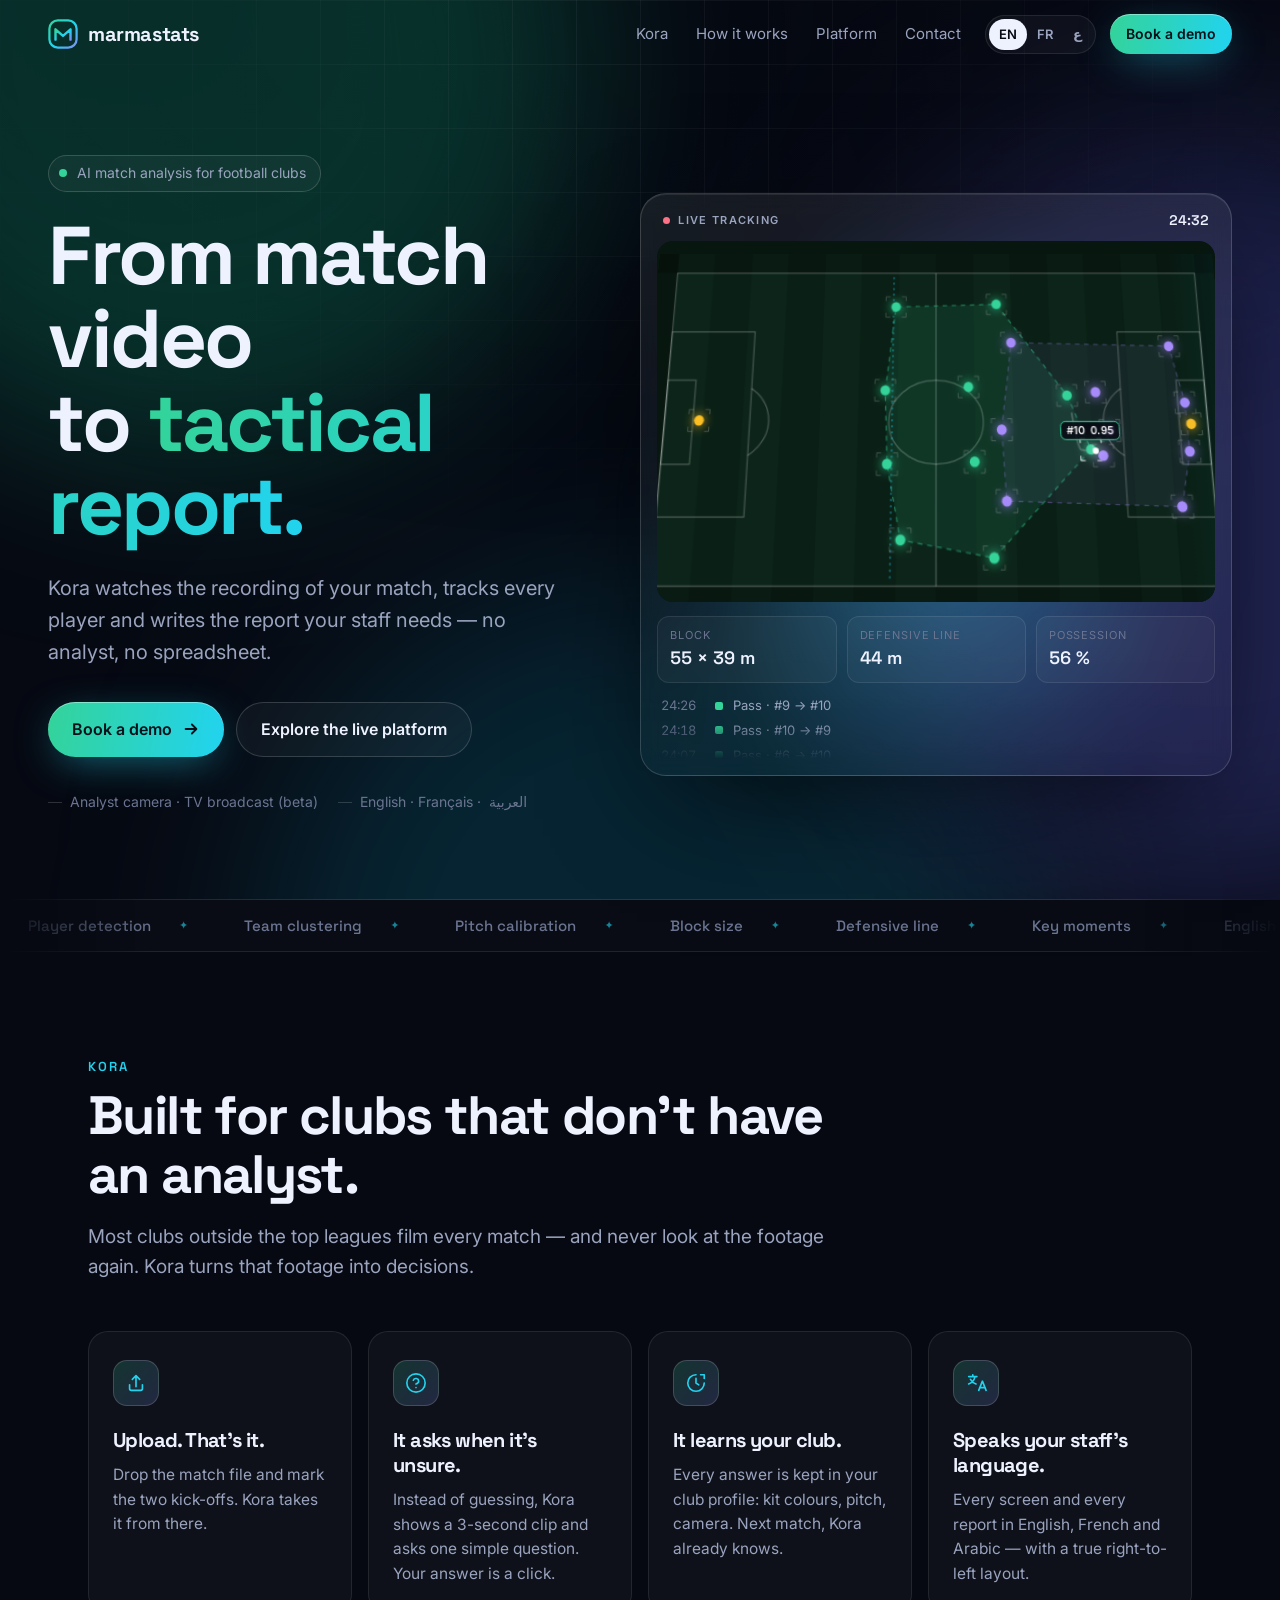
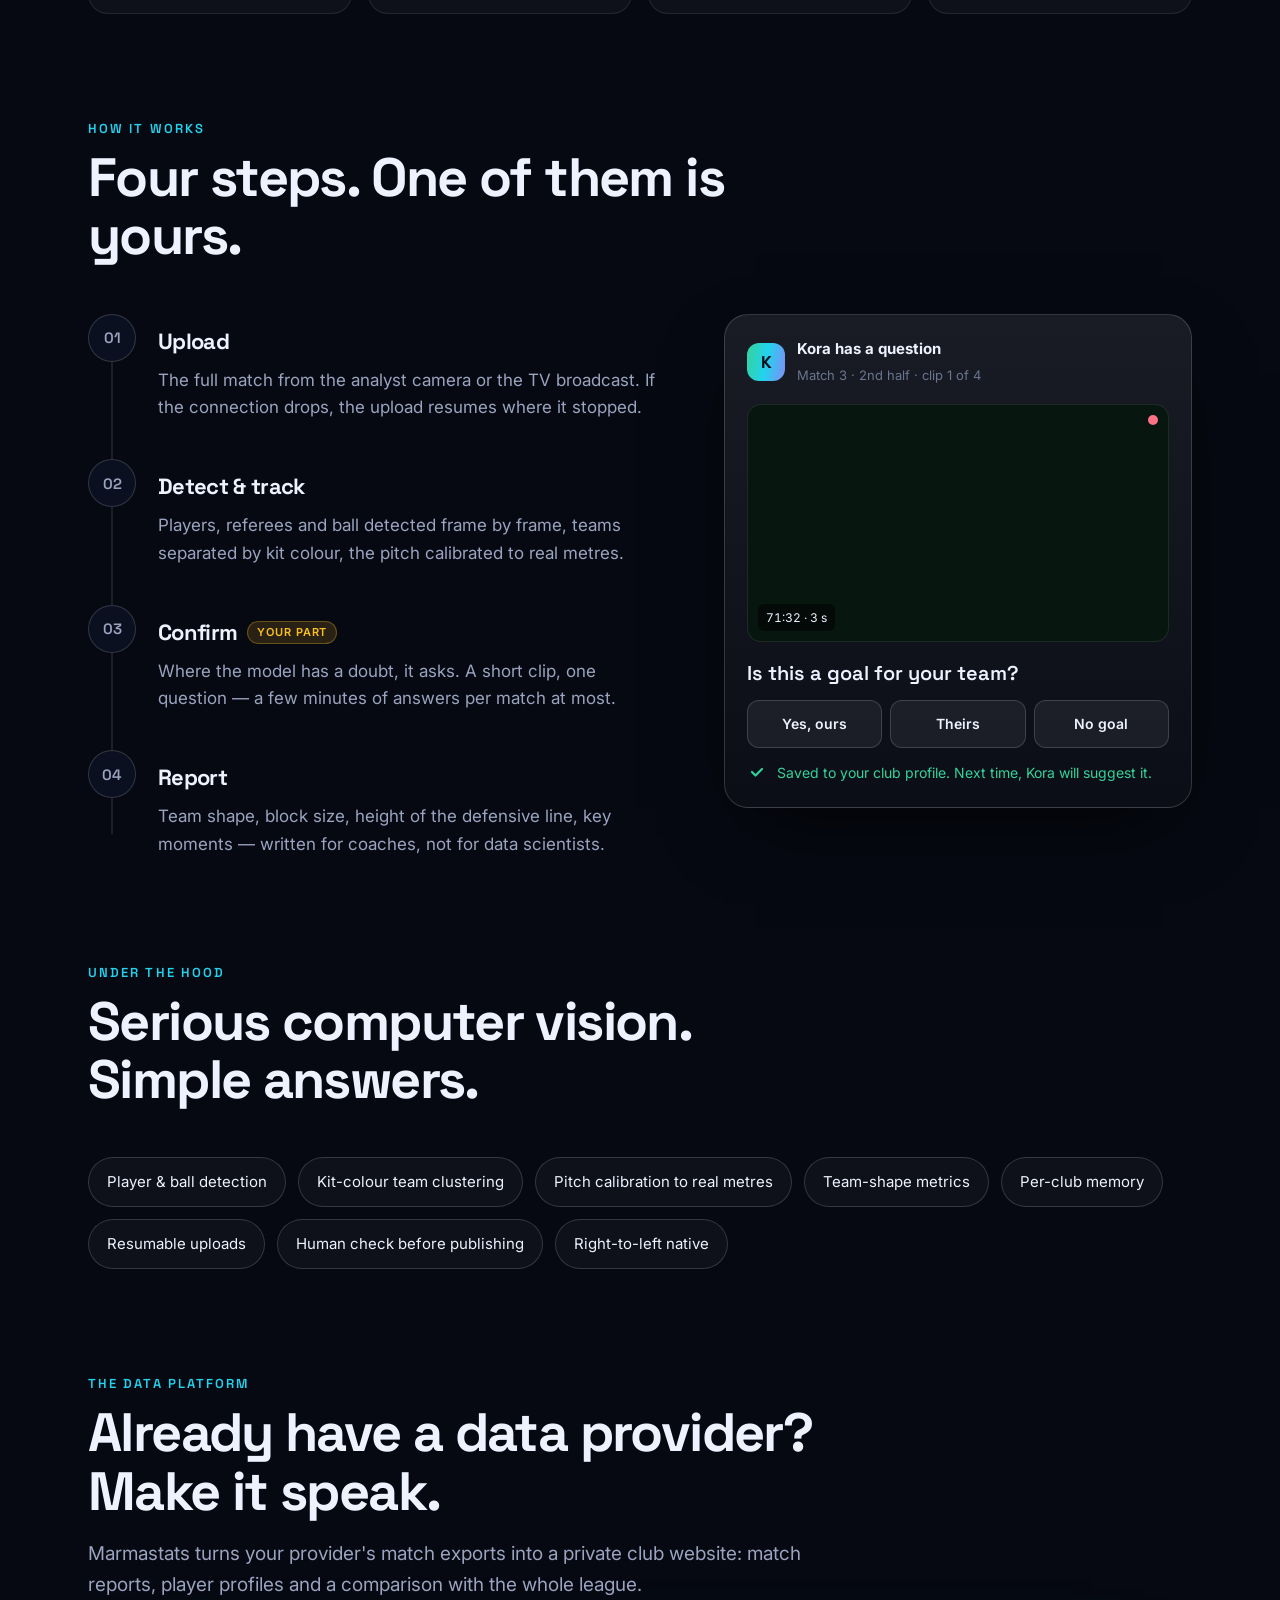
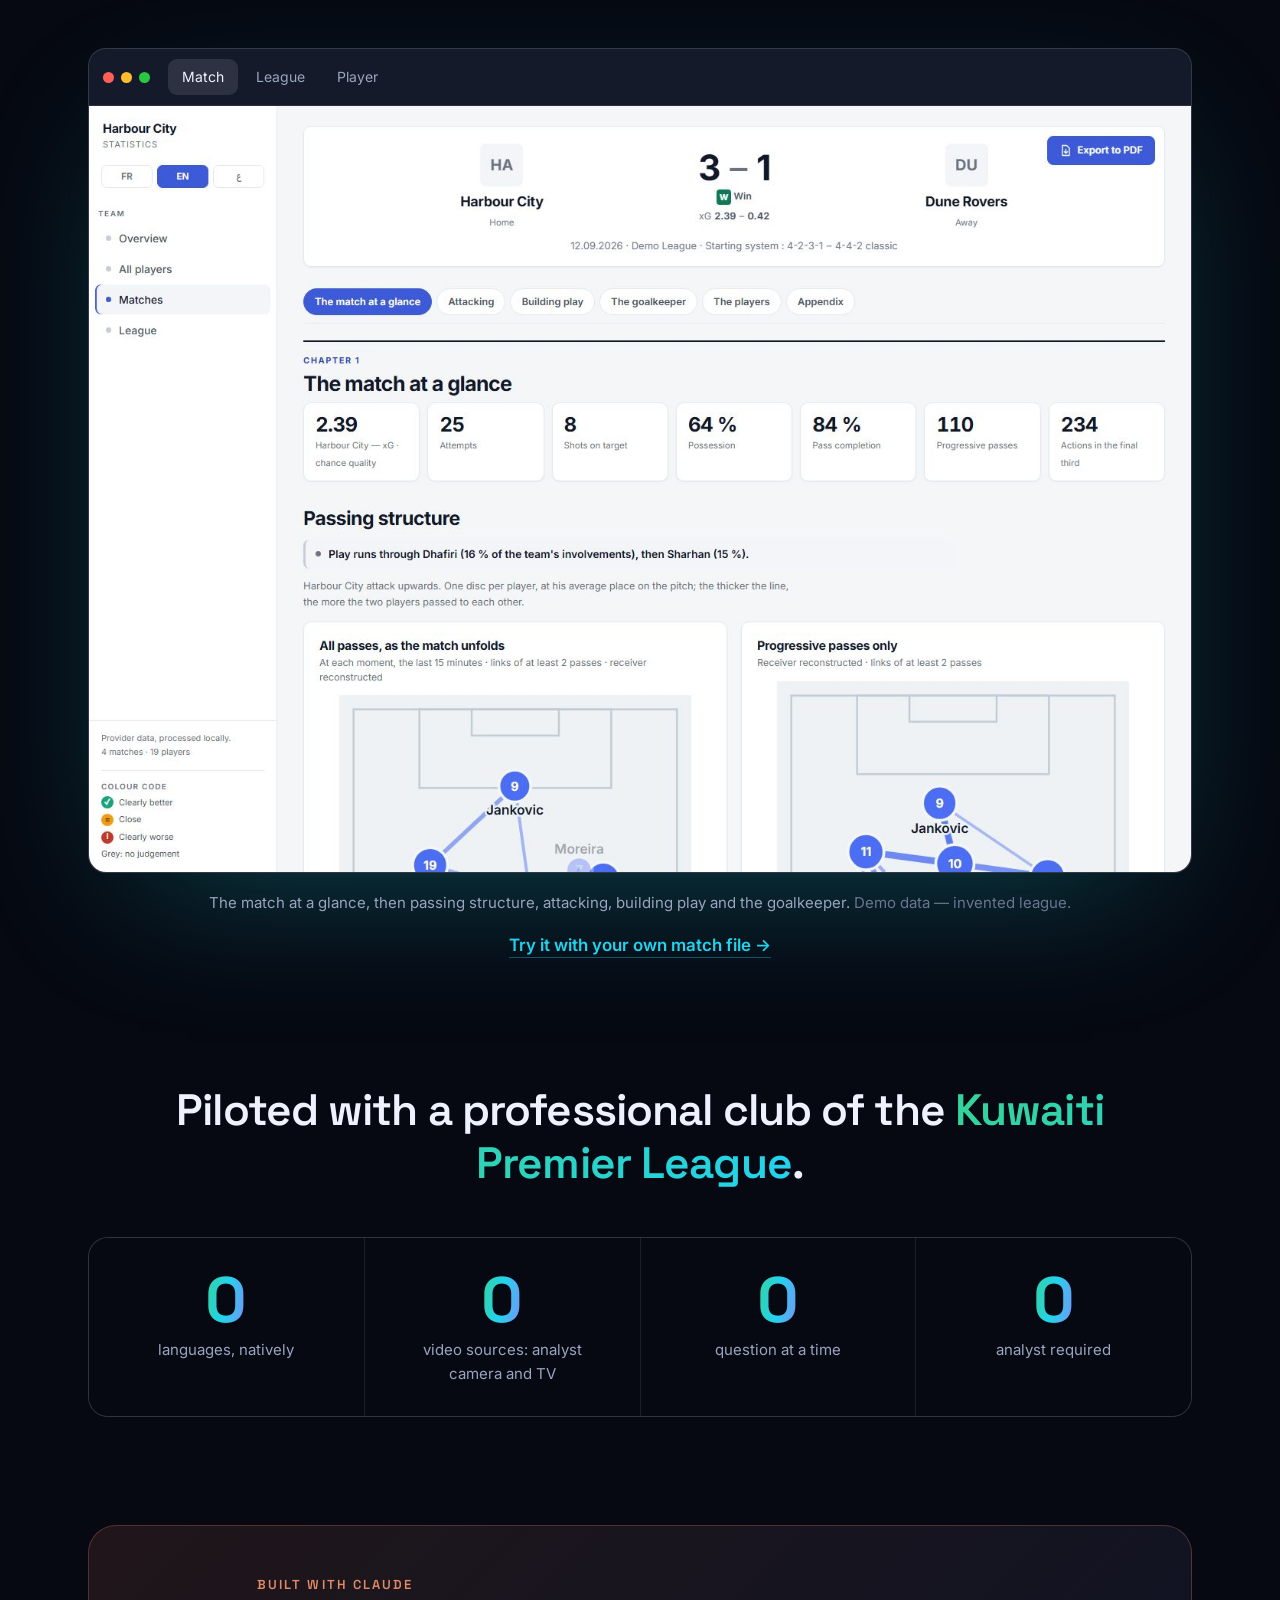
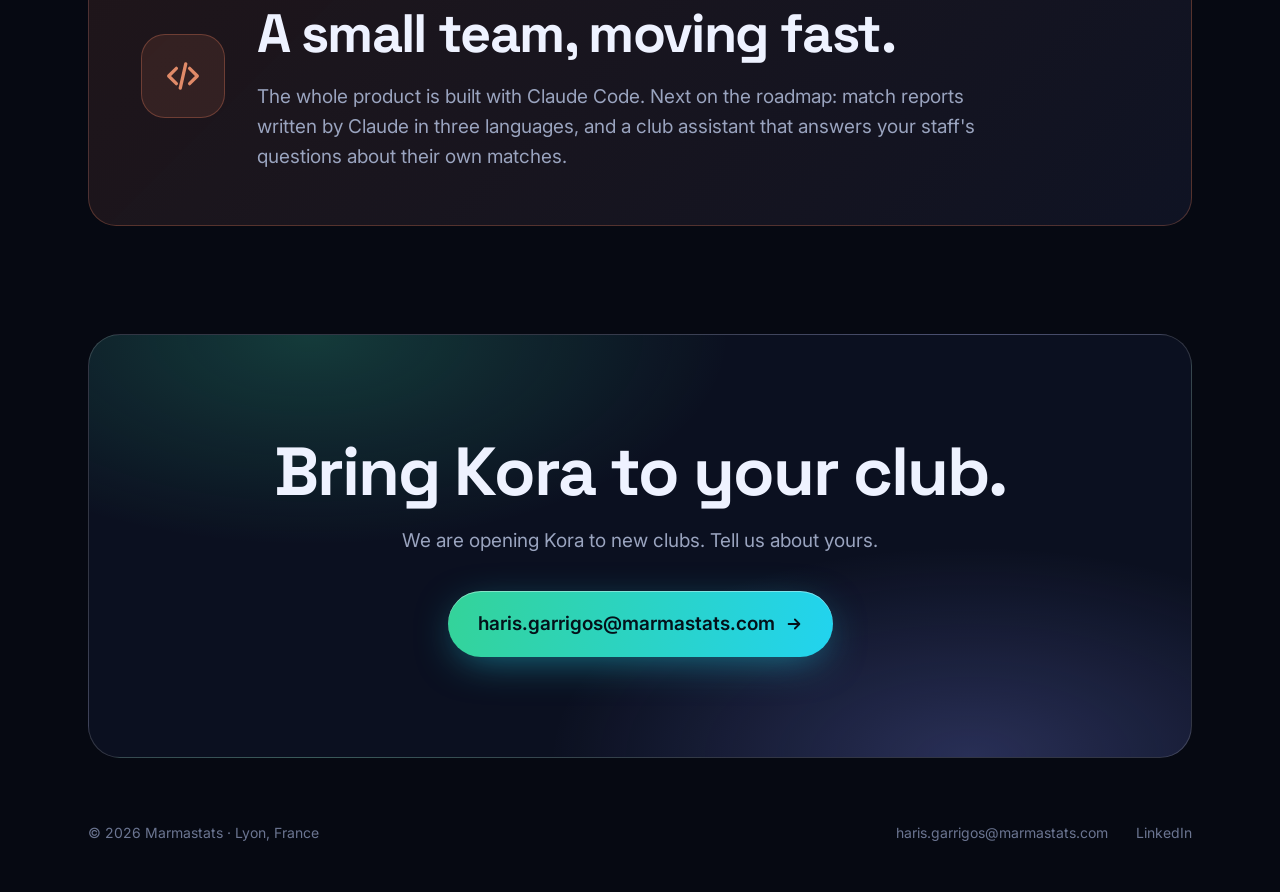
==== index.html @ 1d7823e7 "Site marmastats.com : page Kora trilingue animee Co-Authored-By: Claude Opus 5.5 <noreply@anthropic." ====
<!doctype html>
<html lang="en" dir="ltr">
<head>
<meta charset="utf-8">
<meta name="viewport" content="width=device-width, initial-scale=1">
<title>Marmastats — Kora, AI match analysis for football clubs</title>
<meta name="description" content="Kora turns the recording of a football match into a tactical report — for clubs that don't have an analyst. English, French and Arabic.">
<meta name="theme-color" content="#060912">
<meta property="og:title" content="Marmastats — Kora">
<meta property="og:description" content="From match video to tactical report. AI match analysis for football clubs, in English, French and Arabic.">
<meta property="og:type" content="website">
<meta property="og:url" content="https://marmastats.com/">
<meta property="og:image" content="https://marmastats.com/assets/og.png">
<link rel="icon" href="assets/favicon.svg" type="image/svg+xml">
<link rel="preconnect" href="https://fonts.googleapis.com">
<link rel="preconnect" href="https://fonts.gstatic.com" crossorigin>
<link href="https://fonts.googleapis.com/css2?family=Inter:wght@400;500;600&family=Space+Grotesk:wght@500;600;700&family=IBM+Plex+Sans+Arabic:wght@400;500;600;700&display=swap" rel="stylesheet">
<link rel="stylesheet" href="styles.css">
</head>
<body>
<div class="aurora" aria-hidden="true"><span></span><span></span><span></span></div>
<div class="grain" aria-hidden="true"></div>

<header class="nav" id="nav">
  <a class="brand" href="#top" aria-label="Marmastats">
    <svg class="brand-mark" viewBox="0 0 32 32" aria-hidden="true"><defs><linearGradient id="bm" x1="0" y1="0" x2="1" y2="1"><stop offset="0" stop-color="#34d399"/><stop offset=".55" stop-color="#22d3ee"/><stop offset="1" stop-color="#818cf8"/></linearGradient></defs><rect x="1.5" y="1.5" width="29" height="29" rx="9" fill="none" stroke="url(#bm)" stroke-width="2.4"/><path d="M8 22V11l8 7 8-7v11" fill="none" stroke="url(#bm)" stroke-width="2.6" stroke-linecap="round" stroke-linejoin="round"/></svg>
    <span>marmastats</span>
  </a>
  <nav class="nav-links" aria-label="Main">
    <a href="#kora" data-i18n="nav.kora">Kora</a>
    <a href="#how" data-i18n="nav.how">How it works</a>
    <a href="#platform" data-i18n="nav.platform">Platform</a>
    <a href="#contact" data-i18n="nav.contact">Contact</a>
  </nav>
  <div class="nav-end">
    <div class="lang" role="group" aria-label="Language">
      <button data-lang="en" aria-pressed="true">EN</button>
      <button data-lang="fr" aria-pressed="false">FR</button>
      <button data-lang="ar" aria-pressed="false" lang="ar">ع</button>
    </div>
    <a class="btn btn-small" href="mailto:haris.garrigos@marmastats.com?subject=Kora%20demo" data-i18n="nav.cta">Book a demo</a>
  </div>
</header>

<main id="top">
  <!-- HERO -->
  <section class="hero">
    <div class="hero-copy">
      <p class="eyebrow reveal"><span class="dot"></span><span data-i18n="hero.eyebrow">AI match analysis for football clubs</span></p>
      <h1 class="reveal" data-i18n-html="hero.title">From match video<br>to <em class="grad">tactical report.</em></h1>
      <p class="lead reveal" data-i18n="hero.sub">Kora watches the recording of your match, tracks every player and writes the report your staff needs — no analyst, no spreadsheet.</p>
      <div class="hero-ctas reveal">
        <a class="btn" href="mailto:haris.garrigos@marmastats.com?subject=Kora%20demo"><span data-i18n="hero.cta1">Book a demo</span><svg viewBox="0 0 20 20" aria-hidden="true"><path d="M4 10h11m-4-5 5 5-5 5" fill="none" stroke="currentColor" stroke-width="2" stroke-linecap="round" stroke-linejoin="round"/></svg></a>
        <a class="btn btn-ghost" href="https://haris692.github.io/club-stats/" target="_blank" rel="noopener" data-i18n="hero.cta2">Explore the live platform</a>
      </div>
      <ul class="hero-tags reveal">
        <li data-i18n="hero.tag1">Analyst camera · TV broadcast (beta)</li>
        <li>English · Français · <span lang="ar">العربية</span></li>
      </ul>
    </div>

    <div class="hero-visual reveal">
      <div class="pitch-frame">
        <div class="pitch-head">
          <span class="live"><i></i><span data-i18n="viz.live">Live tracking</span></span>
          <span class="clock" id="clock">00:00</span>
        </div>
        <div class="pitch-3d"><canvas id="pitch" aria-label="Animated illustration: players tracked on a football pitch" role="img"></canvas></div>
        <div class="metrics">
          <div class="metric"><span class="m-label" data-i18n="viz.block">Block</span><span class="m-val"><b id="m-block">—</b></span></div>
          <div class="metric"><span class="m-label" data-i18n="viz.line">Defensive line</span><span class="m-val"><b id="m-line">—</b></span></div>
          <div class="metric"><span class="m-label" data-i18n="viz.poss">Possession</span><span class="m-val"><b id="m-poss">—</b></span></div>
        </div>
        <ol class="feed" id="feed" aria-live="off"></ol>
      </div>
    </div>
  </section>

  <!-- MARQUEE -->
  <div class="marquee" aria-hidden="true">
    <div class="marquee-track" id="marquee"></div>
  </div>

  <!-- VALUE -->
  <section class="section" id="kora">
    <div class="section-head reveal">
      <p class="kicker">Kora</p>
      <h2 data-i18n="val.title">Built for clubs that don't have an analyst.</h2>
      <p class="sub" data-i18n="val.sub">Most clubs outside the top leagues film every match — and never look at the footage again. Kora turns that footage into decisions.</p>
    </div>
    <div class="cards">
      <article class="card reveal glow">
        <div class="card-icon"><svg viewBox="0 0 24 24"><path d="M12 16V4m0 0-4 4m4-4 4 4M5 14v4a2 2 0 0 0 2 2h10a2 2 0 0 0 2-2v-4"/></svg></div>
        <h3 data-i18n="val.c1t">Upload. That's it.</h3>
        <p data-i18n="val.c1p">Drop the match file and mark the two kick-offs. Kora takes it from there.</p>
      </article>
      <article class="card reveal glow">
        <div class="card-icon"><svg viewBox="0 0 24 24"><path d="M9.1 9a3 3 0 0 1 5.8 1c0 2-3 3-3 3m.1 4h.01M22 12a10 10 0 1 1-20 0 10 10 0 0 1 20 0z"/></svg></div>
        <h3 data-i18n="val.c2t">It asks when it's unsure.</h3>
        <p data-i18n="val.c2p">Instead of guessing, Kora shows a 3-second clip and asks one simple question. Your answer is a click.</p>
      </article>
      <article class="card reveal glow">
        <div class="card-icon"><svg viewBox="0 0 24 24"><path d="M12 3a9 9 0 1 0 9 9M12 7v5l3 2M17 3h4v4"/></svg></div>
        <h3 data-i18n="val.c3t">It learns your club.</h3>
        <p data-i18n="val.c3p">Every answer is kept in your club profile: kit colours, pitch, camera. Next match, Kora already knows.</p>
      </article>
      <article class="card reveal glow">
        <div class="card-icon"><svg viewBox="0 0 24 24"><path d="M4 5h9M8.5 3v2m2.5 0c-1 4-4 7-7 8m2-5c1 2 3 4 6 5m3 7 4-10 4 10m-7-3h6"/></svg></div>
        <h3 data-i18n="val.c4t">Speaks your staff's language.</h3>
        <p data-i18n="val.c4p">Every screen and every report in English, French and Arabic — with a true right-to-left layout.</p>
      </article>
    </div>
  </section>

  <!-- HOW -->
  <section class="section" id="how">
    <div class="section-head reveal">
      <p class="kicker" data-i18n="how.kicker">How it works</p>
      <h2 data-i18n="how.title">Four steps. One of them is yours.</h2>
    </div>
    <div class="how">
      <ol class="steps" id="steps">
        <li class="step reveal"><span class="step-n">01</span><div><h3 data-i18n="how.s1t">Upload</h3><p data-i18n="how.s1p">The full match from the analyst camera or the TV broadcast. If the connection drops, the upload resumes where it stopped.</p></div></li>
        <li class="step reveal"><span class="step-n">02</span><div><h3 data-i18n="how.s2t">Detect &amp; track</h3><p data-i18n="how.s2p">Players, referees and ball detected frame by frame, teams separated by kit colour, the pitch calibrated to real metres.</p></div></li>
        <li class="step reveal you"><span class="step-n">03</span><div><h3><span data-i18n="how.s3t">Confirm</span> <span class="pill" data-i18n="how.you">your part</span></h3><p data-i18n="how.s3p">Where the model has a doubt, it asks. A short clip, one question — a few minutes of answers per match at most.</p></div></li>
        <li class="step reveal"><span class="step-n">04</span><div><h3 data-i18n="how.s4t">Report</h3><p data-i18n="how.s4p">Team shape, block size, height of the defensive line, key moments — written for coaches, not for data scientists.</p></div></li>
      </ol>

      <div class="ask reveal" id="ask">
        <div class="ask-top">
          <span class="ask-avatar">K</span>
          <div><b data-i18n="ask.who">Kora has a question</b><small data-i18n="ask.meta">Match 3 · 2nd half · clip 1 of 4</small></div>
        </div>
        <div class="clip"><canvas id="clip" aria-hidden="true"></canvas><span class="clip-time">71:32 · 3 s</span><span class="clip-play" aria-hidden="true"></span></div>
        <p class="ask-q" data-i18n="ask.q">Is this a goal for your team?</p>
        <div class="ask-btns">
          <button data-answer="ours" data-i18n="ask.a1">Yes, ours</button>
          <button data-answer="theirs" data-i18n="ask.a2">Theirs</button>
          <button data-answer="none" data-i18n="ask.a3">No goal</button>
        </div>
        <p class="ask-done" id="ask-done" hidden><svg viewBox="0 0 20 20" aria-hidden="true"><path d="m5 10 3.5 3.5L15 7" fill="none" stroke="currentColor" stroke-width="2.2" stroke-linecap="round" stroke-linejoin="round"/></svg><span data-i18n="ask.done">Saved to your club profile. Next time, Kora will suggest it.</span></p>
      </div>
    </div>
  </section>

  <!-- TECH -->
  <section class="section tech">
    <div class="section-head reveal">
      <p class="kicker" data-i18n="tech.kicker">Under the hood</p>
      <h2 data-i18n="tech.title">Serious computer vision. Simple answers.</h2>
    </div>
    <div class="chips reveal" id="chips">
      <span data-i18n="tech.t1">Player &amp; ball detection</span>
      <span data-i18n="tech.t2">Kit-colour team clustering</span>
      <span data-i18n="tech.t3">Pitch calibration to real metres</span>
      <span data-i18n="tech.t4">Team-shape metrics</span>
      <span data-i18n="tech.t5">Per-club memory</span>
      <span data-i18n="tech.t6">Resumable uploads</span>
      <span data-i18n="tech.t7">Human check before publishing</span>
      <span data-i18n="tech.t8">Right-to-left native</span>
    </div>
  </section>

  <!-- PLATFORM -->
  <section class="section" id="platform">
    <div class="section-head reveal">
      <p class="kicker" data-i18n="plat.kicker">The data platform</p>
      <h2 data-i18n="plat.title">Already have a data provider? Make it speak.</h2>
      <p class="sub" data-i18n="plat.sub">Marmastats turns your provider's match exports into a private club website: match reports, player profiles and a comparison with the whole league.</p>
    </div>
    <div class="browser reveal">
      <div class="browser-bar">
        <span class="dots"><i></i><i></i><i></i></span>
        <div class="tabs" role="tablist">
          <button role="tab" aria-selected="true" data-shot="match" data-i18n="plat.tab1">Match</button>
          <button role="tab" aria-selected="false" data-shot="ligue" data-i18n="plat.tab2">League</button>
          <button role="tab" aria-selected="false" data-shot="joueur" data-i18n="plat.tab3">Player</button>
        </div>
      </div>
      <div class="shots" id="shots">
        <img data-shot="match" class="on" src="assets/shots/match-en.jpg" alt="Match report screen of the Marmastats platform (demo data)" width="1440" height="1000" loading="lazy">
        <img data-shot="ligue" src="assets/shots/ligue-en.jpg" alt="League standings screen (demo data)" width="1440" height="1000" loading="lazy">
        <img data-shot="joueur" src="assets/shots/joueur-en.jpg" alt="Player profile and radar screen (demo data)" width="1440" height="1000" loading="lazy">
      </div>
    </div>
    <p class="shot-cap reveal"><span id="shot-cap" data-i18n="plat.cap.match">The match at a glance, then passing structure, attacking, building play and the goalkeeper.</span> <span class="muted" data-i18n="plat.demo">Demo data — invented league.</span></p>
    <p class="center reveal"><a class="link" href="https://haris692.github.io/club-stats/" target="_blank" rel="noopener" data-i18n="plat.try">Try it with your own match file →</a></p>
  </section>

  <!-- PILOT -->
  <section class="section pilot reveal">
    <p class="pilot-line" data-i18n-html="pilot.line">Piloted with a professional club of the <em class="grad">Kuwaiti Premier League</em>.</p>
    <div class="stats">
      <div class="stat"><b data-count="3">0</b><span data-i18n="pilot.s1">languages, natively</span></div>
      <div class="stat"><b data-count="2">0</b><span data-i18n="pilot.s2">video sources: analyst camera and TV</span></div>
      <div class="stat"><b data-count="1">0</b><span data-i18n="pilot.s3">question at a time</span></div>
      <div class="stat"><b data-count="0">0</b><span data-i18n="pilot.s4">analyst required</span></div>
    </div>
  </section>

  <!-- CLAUDE -->
  <section class="section">
    <div class="claude reveal glow">
      <div class="claude-mark" aria-hidden="true"><svg viewBox="0 0 40 40"><path d="M14 13 7 20l7 7M26 13l7 7-7 7M22.5 9l-5 22" fill="none" stroke="currentColor" stroke-width="3" stroke-linecap="round" stroke-linejoin="round"/></svg></div>
      <div>
        <p class="kicker" data-i18n="cl.kicker">Built with Claude</p>
        <h2 data-i18n="cl.title">A small team, moving fast.</h2>
        <p class="sub" data-i18n="cl.p">The whole product is built with Claude Code. Next on the roadmap: match reports written by Claude in three languages, and a club assistant that answers your staff's questions about their own matches.</p>
      </div>
    </div>
  </section>

  <!-- CONTACT -->
  <section class="section" id="contact">
    <div class="cta reveal">
      <h2 data-i18n="cta.title">Bring Kora to your club.</h2>
      <p class="sub" data-i18n="cta.sub">We are opening Kora to new clubs. Tell us about yours.</p>
      <a class="btn btn-big" href="mailto:haris.garrigos@marmastats.com?subject=Kora%20for%20our%20club"><span>haris.garrigos@marmastats.com</span><svg viewBox="0 0 20 20" aria-hidden="true"><path d="M4 10h11m-4-5 5 5-5 5" fill="none" stroke="currentColor" stroke-width="2" stroke-linecap="round" stroke-linejoin="round"/></svg></a>
    </div>
  </section>
</main>

<footer class="foot">
  <span>© 2026 Marmastats · Lyon, France</span>
  <a href="mailto:haris.garrigos@marmastats.com">haris.garrigos@marmastats.com</a>
  <a href="https://www.linkedin.com/in/haris-garrigos-926b05151/" target="_blank" rel="noopener">LinkedIn</a>
</footer>

<script src="i18n.js"></script>
<script src="main.js"></script>
</body>
</html>
---- styles.css ----
:root {
  --bg: #060912;
  --bg2: #0b1020;
  --panel: rgba(255, 255, 255, .035);
  --panel-2: rgba(255, 255, 255, .06);
  --line: rgba(255, 255, 255, .09);
  --line-2: rgba(255, 255, 255, .16);
  --text: #eef2ff;
  --muted: #9aa4bf;
  --dim: #6b7591;
  --emerald: #34d399;
  --cyan: #22d3ee;
  --indigo: #818cf8;
  --rose: #fb7185;
  --amber: #fbbf24;
  --grad: linear-gradient(100deg, var(--emerald), var(--cyan) 50%, var(--indigo));
  --radius: 20px;
  --font: "Inter", system-ui, -apple-system, "Segoe UI", sans-serif;
  --display: "Space Grotesk", var(--font);
  --ease: cubic-bezier(.2, .7, .2, 1);
}
html[lang="ar"] {
  --font: "IBM Plex Sans Arabic", "Inter", system-ui, sans-serif;
  --display: "IBM Plex Sans Arabic", "Space Grotesk", sans-serif;
}

* { box-sizing: border-box; }
html { scroll-behavior: smooth; -webkit-text-size-adjust: 100%; }
body {
  margin: 0;
  background: var(--bg);
  color: var(--text);
  font: 400 17px/1.6 var(--font);
  -webkit-font-smoothing: antialiased;
  overflow-x: hidden;
}
img { max-width: 100%; display: block; }
a { color: inherit; }
button { font: inherit; color: inherit; }
::selection { background: rgba(34, 211, 238, .35); }

/* ---------- ambient background ---------- */
.aurora { position: fixed; inset: 0; z-index: -2; overflow: hidden; pointer-events: none; }
.aurora span {
  position: absolute; width: 60vmax; height: 60vmax; border-radius: 50%;
  filter: blur(90px); opacity: .28; mix-blend-mode: screen;
  animation: drift 28s ease-in-out infinite alternate;
}
.aurora span:nth-child(1) { background: #10b981; top: -25vmax; left: -15vmax; }
.aurora span:nth-child(2) { background: #6366f1; top: 10vmax; right: -25vmax; animation-duration: 34s; animation-delay: -8s; }
.aurora span:nth-child(3) { background: #0891b2; bottom: -35vmax; left: 20vmax; animation-duration: 40s; animation-delay: -16s; opacity: .2; }
@keyframes drift {
  0% { transform: translate3d(0, 0, 0) scale(1); }
  50% { transform: translate3d(6vmax, 4vmax, 0) scale(1.12); }
  100% { transform: translate3d(-4vmax, 8vmax, 0) scale(.95); }
}
.grain {
  position: fixed; inset: 0; z-index: -1; pointer-events: none; opacity: .5;
  background:
    radial-gradient(ellipse at top, transparent 0, var(--bg) 85%),
    linear-gradient(var(--line) 1px, transparent 1px) 0 0 / 64px 64px,
    linear-gradient(90deg, var(--line) 1px, transparent 1px) 0 0 / 64px 64px;
  mask-image: radial-gradient(ellipse 80% 60% at 50% 0%, #000 30%, transparent 100%);
  -webkit-mask-image: radial-gradient(ellipse 80% 60% at 50% 0%, #000 30%, transparent 100%);
}

/* ---------- nav ---------- */
.nav {
  position: sticky; top: 0; z-index: 50;
  display: flex; align-items: center; gap: 24px;
  padding: 14px clamp(16px, 4vw, 48px);
  transition: background .3s, border-color .3s, backdrop-filter .3s;
  border-bottom: 1px solid transparent;
}
.nav.scrolled {
  background: rgba(6, 9, 18, .72);
  backdrop-filter: blur(16px) saturate(140%);
  -webkit-backdrop-filter: blur(16px) saturate(140%);
  border-bottom-color: var(--line);
}
.brand { display: flex; align-items: center; gap: 10px; text-decoration: none; font: 700 20px/1 var(--display); letter-spacing: -.02em; }
html[lang="ar"] .brand { font-family: "Space Grotesk", sans-serif; }
.brand-mark { width: 30px; height: 30px; }
.nav-links { display: flex; gap: 28px; margin-inline-start: auto; }
.nav-links a { text-decoration: none; color: var(--muted); font-size: 15px; transition: color .2s; }
.nav-links a:hover { color: var(--text); }
.nav-end { display: flex; align-items: center; gap: 14px; }
.lang { display: flex; padding: 3px; border: 1px solid var(--line); border-radius: 999px; background: var(--panel); }
.lang button {
  border: 0; background: none; cursor: pointer; padding: 5px 10px; border-radius: 999px;
  font-size: 13px; font-weight: 600; color: var(--muted); transition: all .2s;
}
.lang button[aria-pressed="true"] { background: var(--text); color: var(--bg); }

/* ---------- buttons ---------- */
.btn {
  position: relative; display: inline-flex; align-items: center; gap: 10px;
  padding: 14px 24px; border-radius: 999px; text-decoration: none;
  font-weight: 600; font-size: 16px; color: #04111a;
  background: var(--grad); background-size: 200% 100%;
  box-shadow: 0 10px 40px -10px rgba(34, 211, 238, .55), inset 0 1px 0 rgba(255, 255, 255, .4);
  transition: transform .25s var(--ease), box-shadow .25s, background-position .6s var(--ease);
}
.btn:hover { transform: translateY(-2px); background-position: 100% 0; box-shadow: 0 16px 50px -10px rgba(129, 140, 248, .6), inset 0 1px 0 rgba(255, 255, 255, .4); }
.btn svg { width: 18px; height: 18px; transition: transform .25s var(--ease); }
.btn:hover svg { transform: translateX(3px); }
html[dir="rtl"] .btn svg { transform: scaleX(-1); }
html[dir="rtl"] .btn:hover svg { transform: scaleX(-1) translateX(3px); }
.btn-small { padding: 9px 16px; font-size: 14px; }
.btn-ghost { background: var(--panel); color: var(--text); border: 1px solid var(--line-2); box-shadow: none; }
.btn-ghost:hover { background: var(--panel-2); box-shadow: none; }
.btn-big { padding: 18px 30px; font-size: clamp(15px, 2.4vw, 19px); }

/* ---------- hero ---------- */
main { position: relative; }
.hero {
  display: grid; grid-template-columns: minmax(0, 1fr) minmax(0, 1.12fr); gap: clamp(32px, 5vw, 72px);
  align-items: center;
  max-width: 1280px; margin: 0 auto;
  padding: clamp(40px, 8vh, 96px) clamp(16px, 4vw, 48px) 72px;
  min-height: calc(100vh - 70px);
}
.eyebrow {
  display: inline-flex; align-items: center; gap: 10px; margin: 0 0 22px;
  padding: 6px 14px 6px 10px; border: 1px solid var(--line-2); border-radius: 999px;
  background: var(--panel); font-size: 14px; color: var(--muted);
}
.eyebrow .dot { width: 8px; height: 8px; border-radius: 50%; background: var(--emerald); box-shadow: 0 0 0 0 rgba(52, 211, 153, .6); animation: ping 2s infinite; }
@keyframes ping { 0% { box-shadow: 0 0 0 0 rgba(52, 211, 153, .6); } 80%, 100% { box-shadow: 0 0 0 10px rgba(52, 211, 153, 0); } }
h1, h2, h3 { font-family: var(--display); letter-spacing: -.03em; margin: 0; }
html[lang="ar"] h1, html[lang="ar"] h2, html[lang="ar"] h3 { letter-spacing: 0; }
h1 { font-size: clamp(42px, 6.4vw, 84px); line-height: 1.02; font-weight: 700; }
html[lang="ar"] h1 { line-height: 1.25; font-size: clamp(38px, 5.6vw, 72px); }
.grad {
  font-style: normal;
  background: var(--grad); background-size: 200% 100%;
  -webkit-background-clip: text; background-clip: text; color: transparent;
  animation: shimmer 8s ease-in-out infinite alternate;
}
@keyframes shimmer { to { background-position: 100% 0; } }
.lead { font-size: clamp(17px, 1.6vw, 20px); color: var(--muted); max-width: 34em; margin: 24px 0 34px; }
.hero-ctas { display: flex; flex-wrap: wrap; gap: 12px; }
.hero-tags { display: flex; flex-wrap: wrap; gap: 8px 20px; list-style: none; padding: 0; margin: 34px 0 0; color: var(--dim); font-size: 14px; }
.hero-tags li { display: flex; align-items: center; gap: 8px; }
.hero-tags li::before { content: ""; width: 14px; height: 1px; background: var(--line-2); }

/* pitch card */
.hero-visual { position: relative; }
.hero-visual::before {
  content: ""; position: absolute; inset: 8% 4% -6%; z-index: -1; border-radius: 40px;
  background: radial-gradient(closest-side, rgba(34, 211, 238, .35), transparent);
  filter: blur(40px);
}
.pitch-frame {
  position: relative; border-radius: 26px; padding: 16px;
  background: linear-gradient(180deg, rgba(255, 255, 255, .07), rgba(255, 255, 255, .02));
  border: 1px solid var(--line-2);
  box-shadow: 0 40px 120px -40px rgba(0, 0, 0, .9), inset 0 1px 0 rgba(255, 255, 255, .08);
  backdrop-filter: blur(10px);
}
.pitch-head { display: flex; justify-content: space-between; align-items: center; padding: 2px 6px 12px; font-size: 13px; color: var(--muted); }
.live { display: inline-flex; align-items: center; gap: 8px; text-transform: uppercase; letter-spacing: .12em; font-weight: 600; font-size: 11px; }
html[lang="ar"] .live { letter-spacing: 0; font-size: 13px; }
.live i { width: 7px; height: 7px; border-radius: 50%; background: var(--rose); animation: blink 1.4s infinite; }
@keyframes blink { 50% { opacity: .25; } }
.clock { font: 600 14px/1 var(--display); font-variant-numeric: tabular-nums; color: var(--text); direction: ltr; }
.pitch-3d { perspective: 1100px; border-radius: 16px; overflow: hidden; background: #07160f; }
#pitch { width: 100%; aspect-ratio: 105 / 68; display: block; transform: rotateX(20deg) scale(1.06); transform-origin: 50% 60%; }
.metrics { display: grid; grid-template-columns: repeat(3, 1fr); gap: 10px; margin-top: 14px; }
.metric { padding: 10px 12px; border-radius: 12px; background: var(--panel); border: 1px solid var(--line); }
.m-label { display: block; font-size: 11px; color: var(--dim); text-transform: uppercase; letter-spacing: .08em; }
html[lang="ar"] .m-label { letter-spacing: 0; font-size: 12px; }
.m-val b { font: 600 18px/1.4 var(--display); font-variant-numeric: tabular-nums; direction: ltr; unicode-bidi: isolate; }
.feed {
  list-style: none; margin: 10px 0 0; padding: 0; height: 66px; overflow: hidden;
  font-size: 13px; color: var(--muted);
  mask-image: linear-gradient(#000 40%, transparent);
  -webkit-mask-image: linear-gradient(#000 40%, transparent);
}
.feed li { display: flex; gap: 10px; align-items: center; padding: 2px 4px; animation: feedIn .5s var(--ease); }
.feed .t { font-variant-numeric: tabular-nums; color: var(--dim); min-width: 44px; direction: ltr; }
.feed .tag { display: inline-block; width: 8px; height: 8px; border-radius: 2px; }
@keyframes feedIn { from { opacity: 0; transform: translateY(-8px); } }

/* ---------- marquee ---------- */
.marquee {
  overflow: hidden; border-block: 1px solid var(--line);
  background: rgba(255, 255, 255, .015);
  mask-image: linear-gradient(90deg, transparent, #000 12%, #000 88%, transparent);
  -webkit-mask-image: linear-gradient(90deg, transparent, #000 12%, #000 88%, transparent);
}
.marquee-track { display: flex; width: max-content; animation: scroll 40s linear infinite; }
.marquee-track span { padding: 18px 28px; white-space: nowrap; color: var(--dim); font: 500 15px/1 var(--display); display: flex; align-items: center; gap: 28px; }
.marquee-track span::after { content: "✦"; color: var(--cyan); opacity: .6; font-size: 11px; }
@keyframes scroll { to { transform: translateX(-50%); } }
html[dir="rtl"] .marquee-track { animation-name: scrollRtl; }
@keyframes scrollRtl { to { transform: translateX(50%); } }

/* ---------- sections ---------- */
.section { max-width: 1200px; margin: 0 auto; padding: clamp(72px, 12vh, 130px) clamp(16px, 4vw, 48px) 0; }
.section-head { max-width: 760px; margin-bottom: 48px; }
.kicker { margin: 0 0 14px; font: 600 13px/1 var(--display); text-transform: uppercase; letter-spacing: .16em; color: var(--cyan); }
html[lang="ar"] .kicker { letter-spacing: 0; font-size: 15px; }
h2 { font-size: clamp(32px, 4.4vw, 54px); line-height: 1.08; font-weight: 700; }
html[lang="ar"] h2 { line-height: 1.35; }
.sub { color: var(--muted); font-size: clamp(16px, 1.5vw, 19px); margin: 18px 0 0; max-width: 40em; }
.muted { color: var(--dim); }
.center { text-align: center; }

/* cards */
.cards { display: grid; grid-template-columns: repeat(4, 1fr); gap: 16px; }
.card {
  position: relative; padding: 28px 24px 26px; border-radius: var(--radius);
  background: var(--panel); border: 1px solid var(--line); overflow: hidden;
  transition: transform .4s var(--ease), border-color .3s;
}
.card:hover { transform: translateY(-4px); border-color: var(--line-2); }
.card h3 { font-size: 20px; margin: 22px 0 10px; line-height: 1.25; }
.card p { margin: 0; color: var(--muted); font-size: 15.5px; }
.card-icon {
  width: 46px; height: 46px; border-radius: 14px; display: grid; place-items: center;
  background: linear-gradient(135deg, rgba(52, 211, 153, .18), rgba(129, 140, 248, .18));
  border: 1px solid var(--line-2);
}
.card-icon svg { width: 22px; height: 22px; fill: none; stroke: var(--cyan); stroke-width: 1.8; stroke-linecap: round; stroke-linejoin: round; }
.glow::before {
  content: ""; position: absolute; inset: 0; border-radius: inherit; pointer-events: none;
  background: radial-gradient(420px circle at var(--mx, 50%) var(--my, -20%), rgba(34, 211, 238, .14), transparent 45%);
  opacity: 0; transition: opacity .3s;
}
.glow:hover::before { opacity: 1; }

/* how */
.how { display: grid; grid-template-columns: 1.1fr .9fr; gap: clamp(28px, 5vw, 64px); align-items: start; }
.steps { list-style: none; margin: 0; padding: 0; position: relative; }
.steps::before {
  content: ""; position: absolute; inset-inline-start: 23px; top: 24px; bottom: 24px; width: 2px;
  background: var(--line);
}
.steps::after {
  content: ""; position: absolute; inset-inline-start: 23px; top: 24px; width: 2px;
  height: calc((100% - 48px) * var(--progress, 0));
  background: linear-gradient(var(--emerald), var(--cyan), var(--indigo));
  box-shadow: 0 0 16px var(--cyan);
  transition: height .2s linear;
}
.step { position: relative; display: flex; gap: 22px; padding: 0 0 38px; }
.step:last-child { padding-bottom: 0; }
.step-n {
  position: relative; z-index: 1; flex: none; width: 48px; height: 48px; border-radius: 50%;
  display: grid; place-items: center; font: 600 15px/1 var(--display);
  background: var(--bg2); border: 1px solid var(--line-2); color: var(--muted);
  transition: all .5s var(--ease);
}
.step.lit .step-n { color: #04111a; background: var(--grad); border-color: transparent; box-shadow: 0 0 30px -4px rgba(34, 211, 238, .7); }
.step h3 { font-size: 22px; margin: 10px 0 8px; display: flex; align-items: center; gap: 10px; flex-wrap: wrap; }
.step p { margin: 0; color: var(--muted); }
.pill { font: 600 11px/1 var(--font); padding: 5px 9px; border-radius: 999px; background: rgba(251, 191, 36, .14); color: var(--amber); border: 1px solid rgba(251, 191, 36, .3); text-transform: uppercase; letter-spacing: .08em; }
html[lang="ar"] .pill { letter-spacing: 0; font-size: 12px; }

/* question card */
.ask {
  position: sticky; top: 100px;
  padding: 22px; border-radius: 24px;
  background: linear-gradient(180deg, rgba(255, 255, 255, .08), rgba(255, 255, 255, .025));
  border: 1px solid var(--line-2);
  box-shadow: 0 30px 80px -30px rgba(0, 0, 0, .9);
}
.ask-top { display: flex; gap: 12px; align-items: center; margin-bottom: 16px; }
.ask-top b { display: block; font-size: 15px; }
.ask-top small { color: var(--dim); font-size: 13px; }
.ask-avatar { width: 38px; height: 38px; border-radius: 12px; display: grid; place-items: center; font: 700 17px/1 var(--display); color: #04111a; background: var(--grad); }
.clip { position: relative; border-radius: 14px; overflow: hidden; background: #07160f; border: 1px solid var(--line); }
#clip { width: 100%; aspect-ratio: 16 / 9; display: block; }
.clip-time { position: absolute; bottom: 10px; inset-inline-start: 10px; padding: 4px 8px; border-radius: 6px; background: rgba(0, 0, 0, .55); font-size: 12px; font-variant-numeric: tabular-nums; direction: ltr; }
.clip-play { position: absolute; top: 10px; inset-inline-end: 10px; width: 10px; height: 10px; border-radius: 50%; background: var(--rose); animation: blink 1.4s infinite; }
.ask-q { font: 600 20px/1.3 var(--display); margin: 18px 0 14px; }
.ask-btns { display: grid; grid-template-columns: repeat(3, 1fr); gap: 8px; }
.ask-btns button {
  cursor: pointer; padding: 12px 8px; border-radius: 12px; font-weight: 600; font-size: 14px;
  background: var(--panel-2); border: 1px solid var(--line-2); transition: all .2s var(--ease);
}
.ask-btns button:hover { background: rgba(255, 255, 255, .12); transform: translateY(-1px); }
.ask-btns button.chosen { background: var(--grad); color: #04111a; border-color: transparent; }
.ask-btns button.suggested { border-color: var(--emerald); box-shadow: 0 0 0 3px rgba(52, 211, 153, .18); }
.ask-done { display: flex; gap: 10px; align-items: flex-start; margin: 14px 0 0; color: var(--emerald); font-size: 14px; animation: feedIn .5s var(--ease); }
.ask-done svg { width: 20px; height: 20px; flex: none; }

/* tech chips */
.chips { display: flex; flex-wrap: wrap; gap: 12px; }
.chips span {
  padding: 12px 18px; border-radius: 999px; font-size: 15px;
  border: 1px solid var(--line-2); background: var(--panel);
  transition: all .3s var(--ease);
}
.chips span:hover { border-color: var(--cyan); color: #fff; background: rgba(34, 211, 238, .08); transform: translateY(-2px); }

/* browser */
.browser {
  border-radius: 18px; overflow: hidden; border: 1px solid var(--line-2);
  background: #0d1324;
  box-shadow: 0 50px 140px -50px rgba(34, 211, 238, .35), 0 30px 80px -40px #000;
}
.browser-bar { display: flex; align-items: center; gap: 18px; padding: 10px 14px; border-bottom: 1px solid var(--line); background: rgba(255, 255, 255, .03); }
.dots { display: flex; gap: 7px; }
.dots i { width: 11px; height: 11px; border-radius: 50%; background: #2a3247; }
.dots i:nth-child(1) { background: #ff5f57; } .dots i:nth-child(2) { background: #febc2e; } .dots i:nth-child(3) { background: #28c840; }
.tabs { display: flex; gap: 4px; }
.tabs button {
  cursor: pointer; border: 0; background: none; padding: 7px 14px; border-radius: 9px; font-size: 14px; color: var(--muted);
  transition: all .2s;
}
.tabs button[aria-selected="true"] { background: rgba(255, 255, 255, .1); color: var(--text); }
.shots { position: relative; aspect-ratio: 1440 / 1000; background: #f4f5f8; }
.shots img { position: absolute; inset: 0; width: 100%; height: 100%; object-fit: cover; object-position: top; opacity: 0; transform: scale(1.015); transition: opacity .7s var(--ease), transform 1.2s var(--ease); }
.shots img.on { opacity: 1; transform: none; }
.shot-cap { margin: 18px 0 0; color: var(--muted); font-size: 15px; text-align: center; }
.link { color: var(--cyan); text-decoration: none; font-weight: 600; border-bottom: 1px solid rgba(34, 211, 238, .35); padding-bottom: 2px; transition: border-color .2s; }
.link:hover { border-color: var(--cyan); }

/* pilot */
.pilot { text-align: center; }
.pilot-line { font: 600 clamp(26px, 3.6vw, 44px)/1.2 var(--display); letter-spacing: -.02em; max-width: 22em; margin: 0 auto 48px; }
html[lang="ar"] .pilot-line { letter-spacing: 0; line-height: 1.5; }
.stats { display: grid; grid-template-columns: repeat(4, 1fr); gap: 1px; background: var(--line); border: 1px solid var(--line); border-radius: var(--radius); overflow: hidden; }
.stat { background: var(--bg); padding: 30px 18px; display: flex; flex-direction: column; gap: 6px; align-items: center; }
.stat b { font: 700 clamp(44px, 5vw, 64px)/1 var(--display); background: var(--grad); -webkit-background-clip: text; background-clip: text; color: transparent; font-variant-numeric: tabular-nums; }
.stat span { color: var(--muted); font-size: 15px; max-width: 14em; }

/* claude */
.claude {
  position: relative; display: flex; gap: 32px; align-items: center; overflow: hidden;
  padding: clamp(28px, 5vw, 52px); border-radius: 28px;
  background: linear-gradient(135deg, rgba(217, 119, 87, .12), rgba(129, 140, 248, .08));
  border: 1px solid rgba(217, 119, 87, .3);
}
.claude-mark { flex: none; width: 84px; height: 84px; border-radius: 24px; display: grid; place-items: center; color: #e08a68; background: rgba(217, 119, 87, .12); border: 1px solid rgba(217, 119, 87, .35); }
.claude-mark svg { width: 44px; height: 44px; animation: bob 4s ease-in-out infinite; }
@keyframes bob { 50% { transform: translateY(-4px); } }
.claude .kicker { color: #e08a68; }

/* cta */
.cta {
  position: relative; overflow: hidden; text-align: center;
  padding: clamp(48px, 9vw, 100px) clamp(20px, 5vw, 60px);
  border-radius: 32px; border: 1px solid var(--line-2);
  background:
    radial-gradient(600px 300px at 20% 0%, rgba(52, 211, 153, .22), transparent 70%),
    radial-gradient(600px 300px at 80% 100%, rgba(129, 140, 248, .25), transparent 70%),
    var(--bg2);
}
.cta h2 { font-size: clamp(36px, 5.4vw, 68px); }
.cta .sub { margin: 18px auto 34px; }
.cta .btn span { direction: ltr; unicode-bidi: isolate; }

.foot {
  max-width: 1200px; margin: 0 auto; padding: 64px clamp(16px, 4vw, 48px) 48px;
  display: flex; flex-wrap: wrap; gap: 12px 28px; color: var(--dim); font-size: 14px;
}
.foot a { text-decoration: none; transition: color .2s; }
.foot a:hover { color: var(--text); }
.foot span { margin-inline-end: auto; }

/* ---------- reveal ---------- */
.js .reveal { opacity: 0; transform: translateY(26px); filter: blur(6px); transition: opacity .9s var(--ease), transform .9s var(--ease), filter .9s var(--ease); transition-delay: var(--d, 0s); }
.js .reveal.in { opacity: 1; transform: none; filter: none; }

/* ---------- responsive ---------- */
@media (max-width: 1040px) {
  .hero { grid-template-columns: 1fr; min-height: 0; }
  .cards { grid-template-columns: repeat(2, 1fr); }
  .how { grid-template-columns: 1fr; }
  .ask { position: relative; top: 0; max-width: 520px; }
  .nav-links { display: none; }
  .nav-end { margin-inline-start: auto; }
}
@media (max-width: 640px) {
  body { font-size: 16px; }
  .nav { gap: 10px; }
  .nav .btn-small { display: none; }
  .cards { grid-template-columns: 1fr; }
  .stats { grid-template-columns: repeat(2, 1fr); }
  .metrics { gap: 6px; }
  .metric { padding: 8px; }
  .m-val b { font-size: 15px; }
  .claude { flex-direction: column; align-items: flex-start; }
  .browser-bar { gap: 10px; }
  .dots { display: none; }
  .btn-big span { font-size: 14px; }
  .feed { display: none; }
}
@media (prefers-reduced-motion: reduce) {
  *, *::before, *::after { animation: none !important; transition: none !important; }
  .js .reveal { opacity: 1; transform: none; filter: none; }
  html { scroll-behavior: auto; }
}
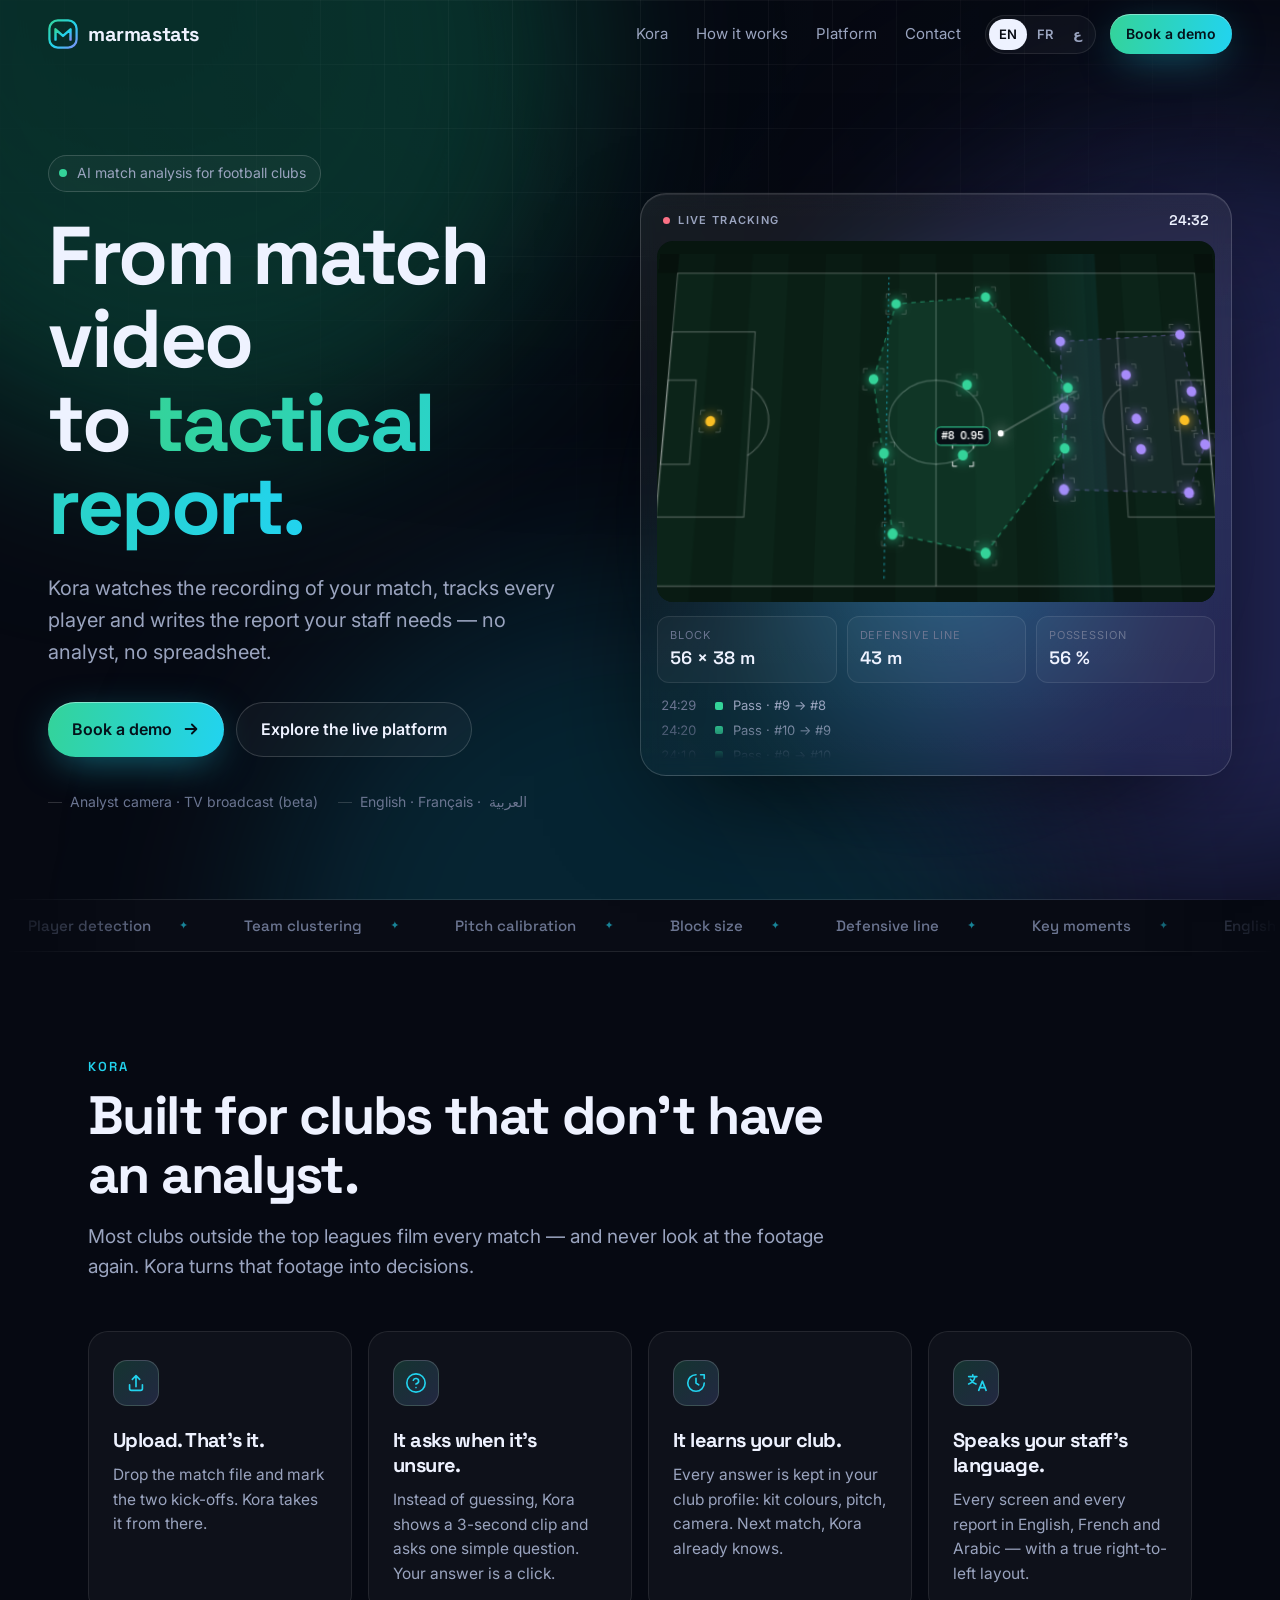
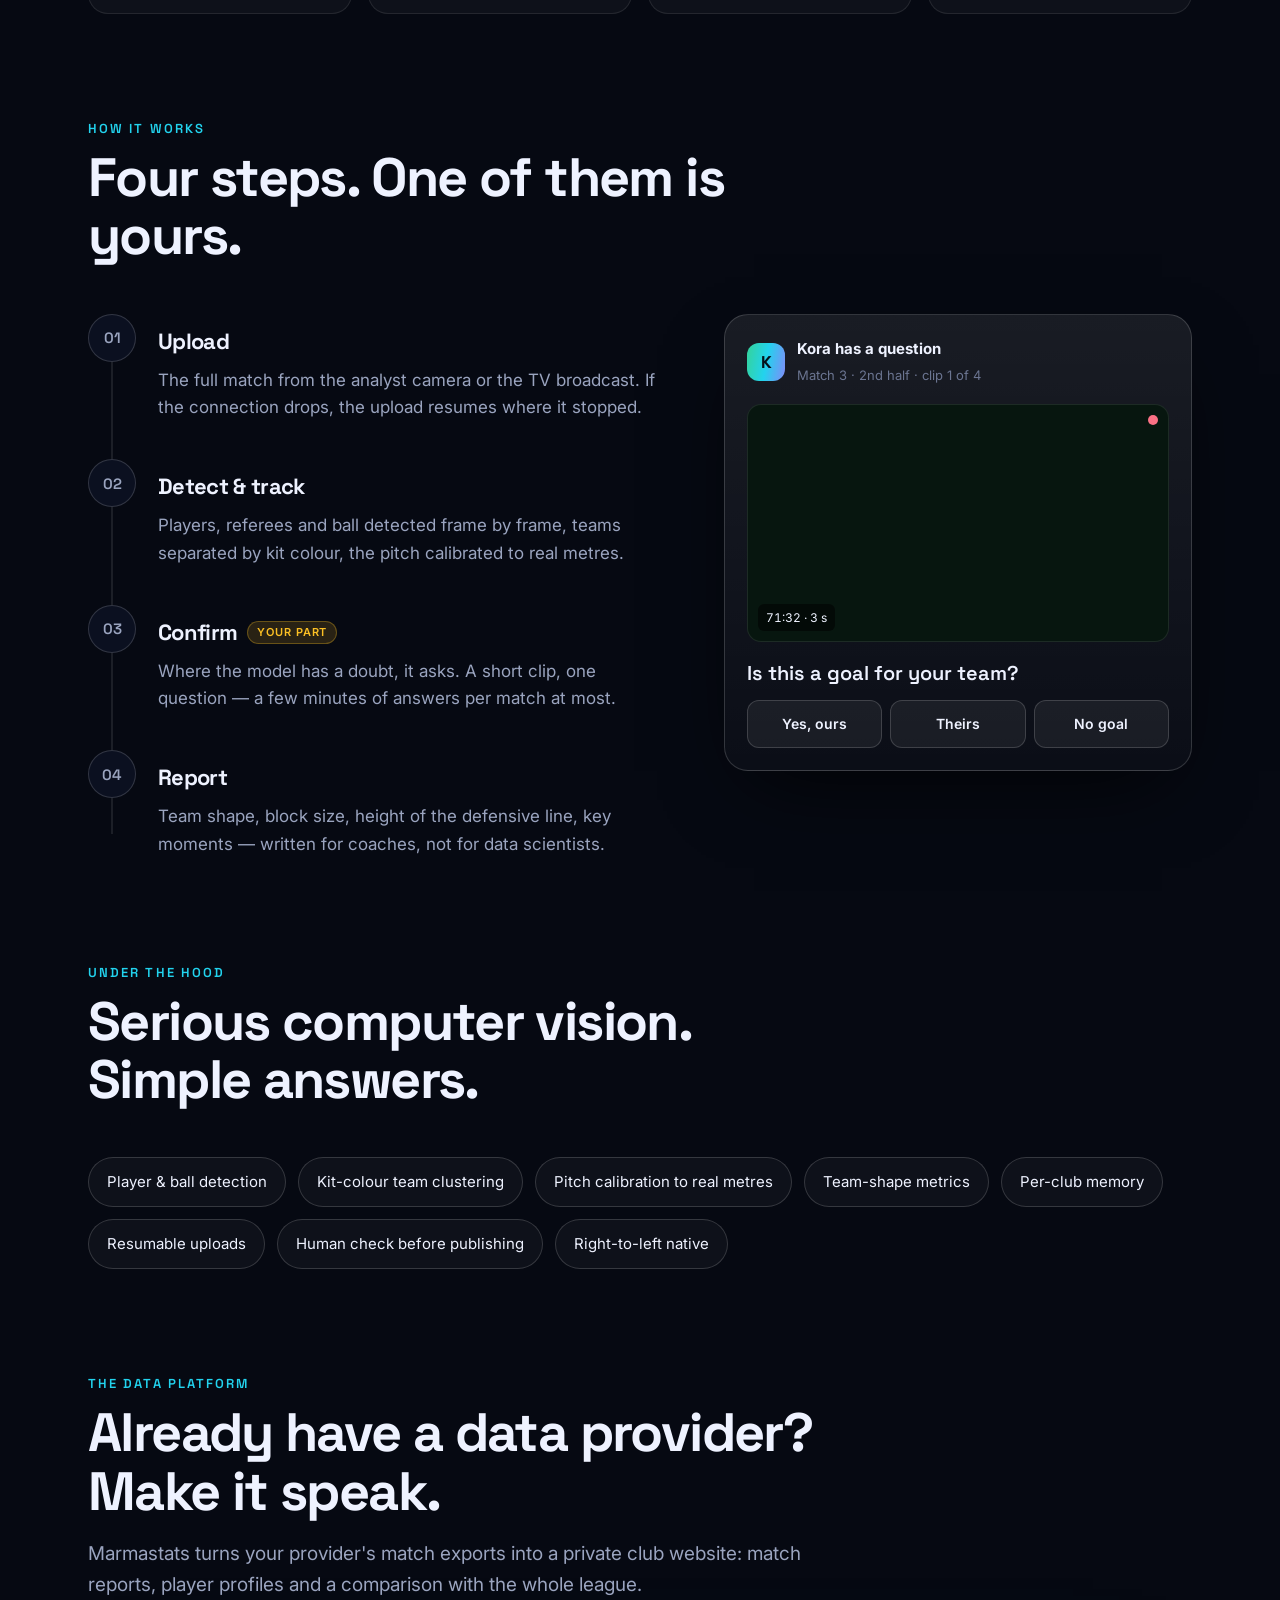
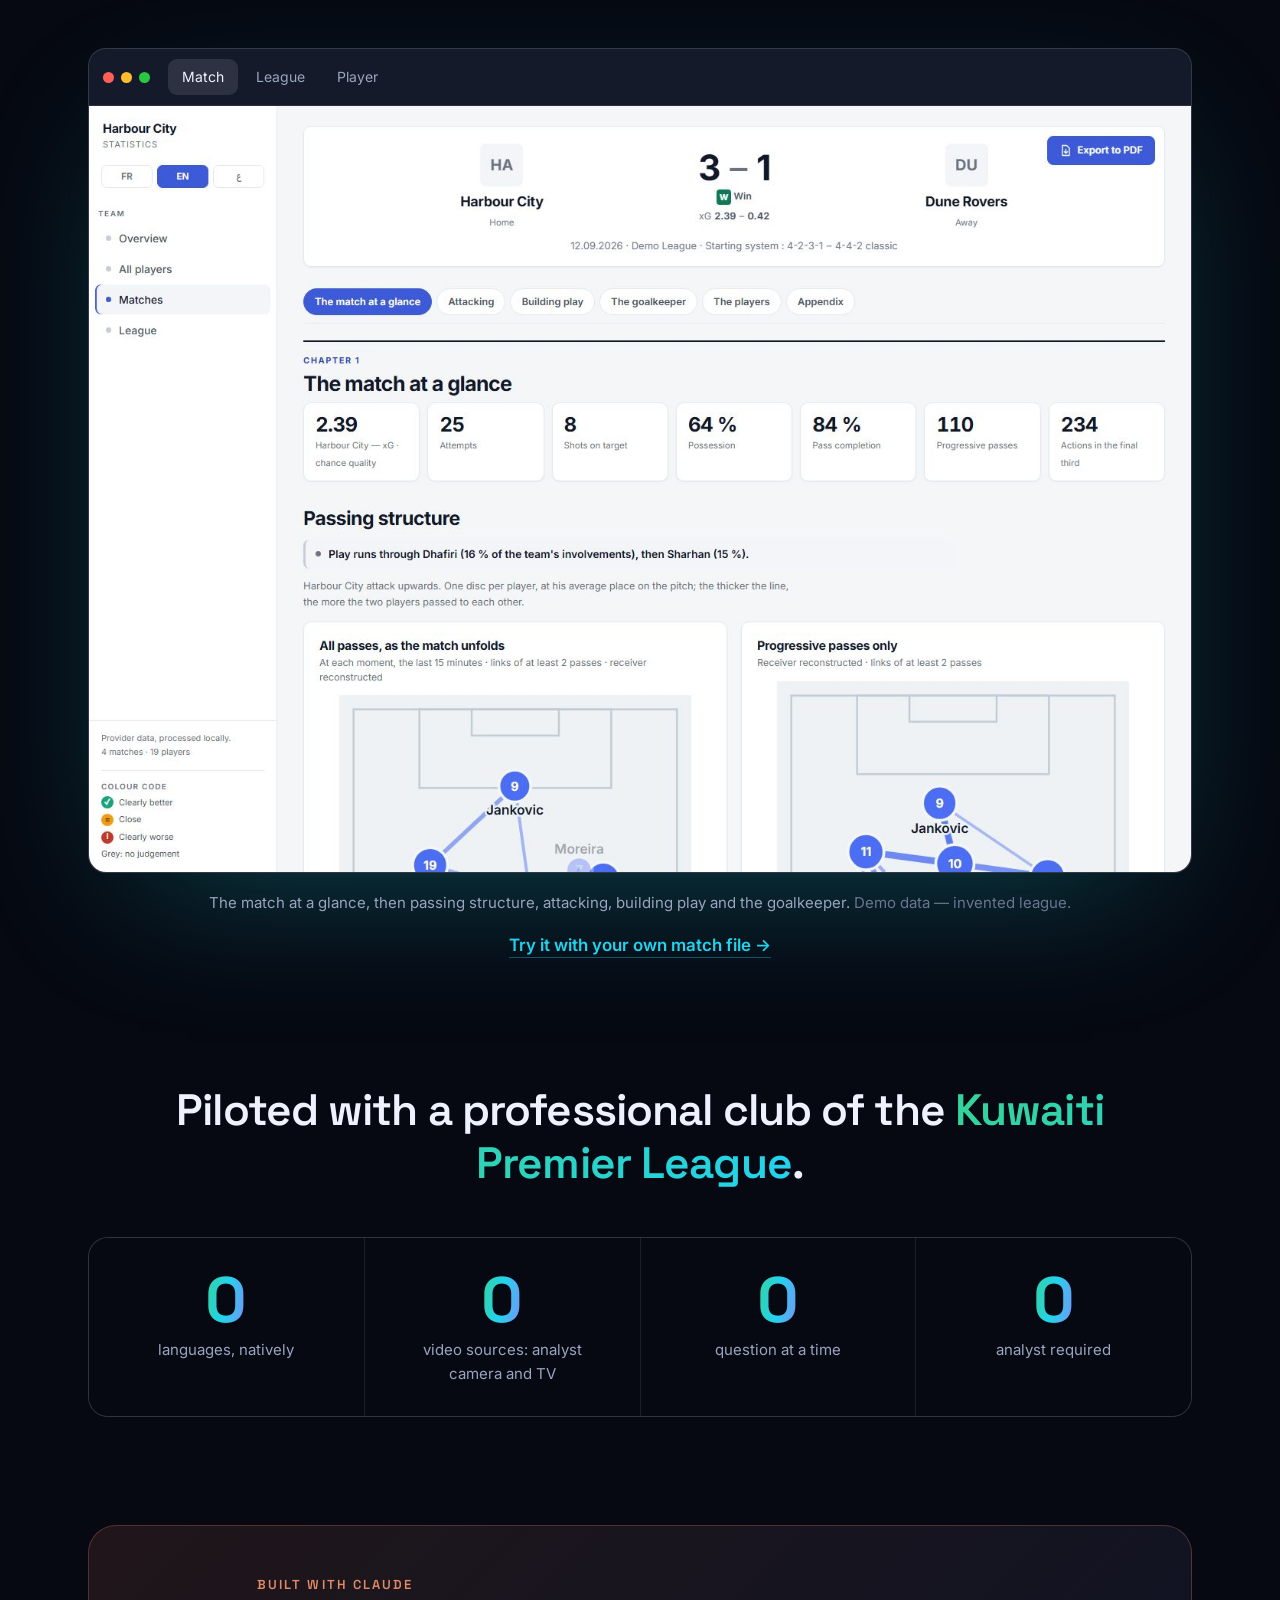
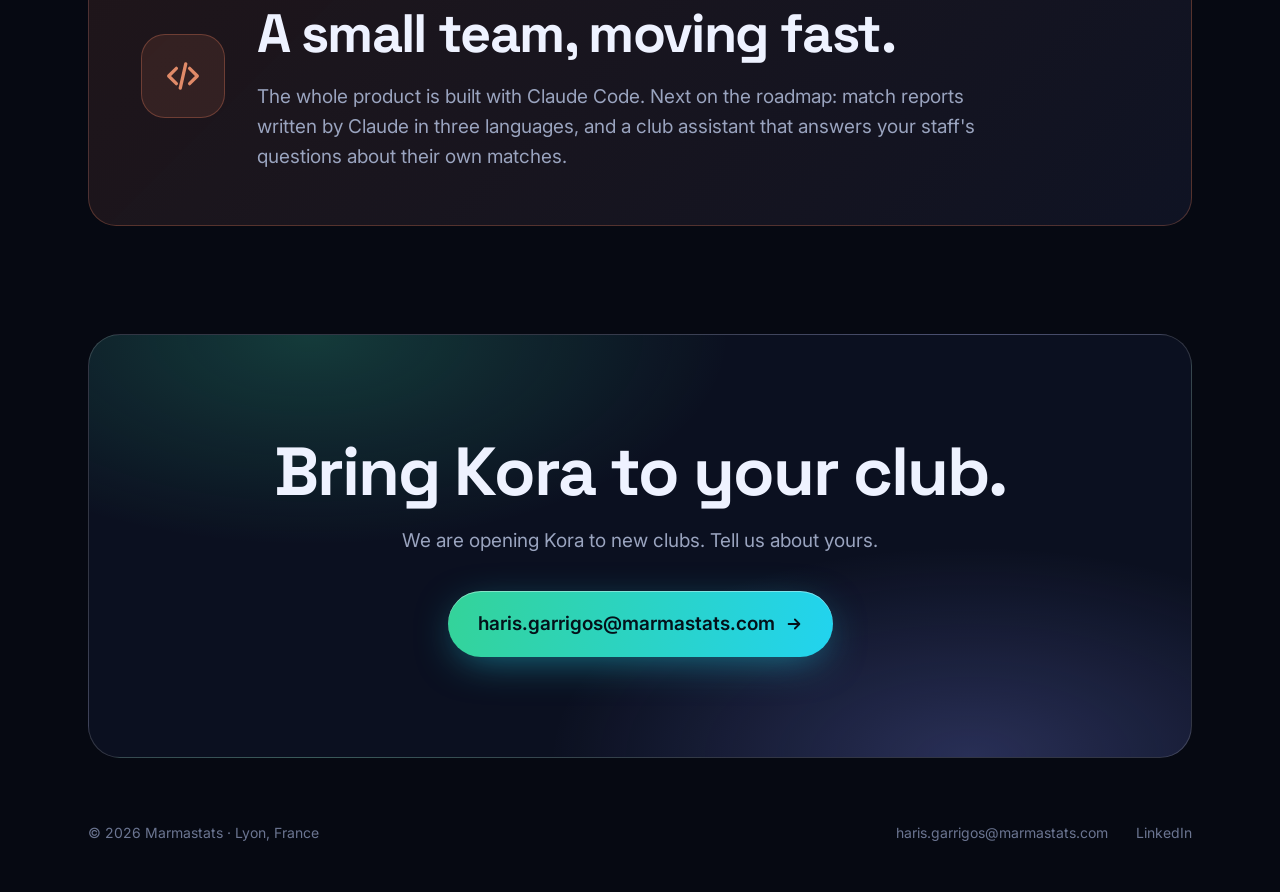
==== commit a5cd9feb: "Premier rendu verifie : terrain dessine des le chargement, confirmation masquee, nom non traduisible" ====
--- a/index.html
+++ b/index.html
@@ -15,7 +15,7 @@
 <link rel="preconnect" href="https://fonts.googleapis.com">
 <link rel="preconnect" href="https://fonts.gstatic.com" crossorigin>
 <link href="https://fonts.googleapis.com/css2?family=Inter:wght@400;500;600&family=Space+Grotesk:wght@500;600;700&family=IBM+Plex+Sans+Arabic:wght@400;500;600;700&display=swap" rel="stylesheet">
-<link rel="stylesheet" href="styles.css">
+<link rel="stylesheet" href="styles.css?v=3">
 </head>
 <body>
 <div class="aurora" aria-hidden="true"><span></span><span></span><span></span></div>
@@ -24,7 +24,7 @@
 <header class="nav" id="nav">
   <a class="brand" href="#top" aria-label="Marmastats">
     <svg class="brand-mark" viewBox="0 0 32 32" aria-hidden="true"><defs><linearGradient id="bm" x1="0" y1="0" x2="1" y2="1"><stop offset="0" stop-color="#34d399"/><stop offset=".55" stop-color="#22d3ee"/><stop offset="1" stop-color="#818cf8"/></linearGradient></defs><rect x="1.5" y="1.5" width="29" height="29" rx="9" fill="none" stroke="url(#bm)" stroke-width="2.4"/><path d="M8 22V11l8 7 8-7v11" fill="none" stroke="url(#bm)" stroke-width="2.6" stroke-linecap="round" stroke-linejoin="round"/></svg>
-    <span>marmastats</span>
+    <span translate="no">marmastats</span>
   </a>
   <nav class="nav-links" aria-label="Main">
     <a href="#kora" data-i18n="nav.kora">Kora</a>
@@ -221,12 +221,12 @@
 </main>
 
 <footer class="foot">
-  <span>© 2026 Marmastats · Lyon, France</span>
+  <span translate="no">© 2026 Marmastats · Lyon, France</span>
   <a href="mailto:haris.garrigos@marmastats.com">haris.garrigos@marmastats.com</a>
   <a href="https://www.linkedin.com/in/haris-garrigos-926b05151/" target="_blank" rel="noopener">LinkedIn</a>
 </footer>
 
-<script src="i18n.js"></script>
-<script src="main.js"></script>
+<script src="i18n.js?v=3"></script>
+<script src="main.js?v=3"></script>
 </body>
 </html>
--- a/styles.css
+++ b/styles.css
@@ -284,6 +284,7 @@
 .ask-btns button.chosen { background: var(--grad); color: #04111a; border-color: transparent; }
 .ask-btns button.suggested { border-color: var(--emerald); box-shadow: 0 0 0 3px rgba(52, 211, 153, .18); }
 .ask-done { display: flex; gap: 10px; align-items: flex-start; margin: 14px 0 0; color: var(--emerald); font-size: 14px; animation: feedIn .5s var(--ease); }
+.ask-done[hidden] { display: none; }
 .ask-done svg { width: 20px; height: 20px; flex: none; }
 
 /* tech chips */
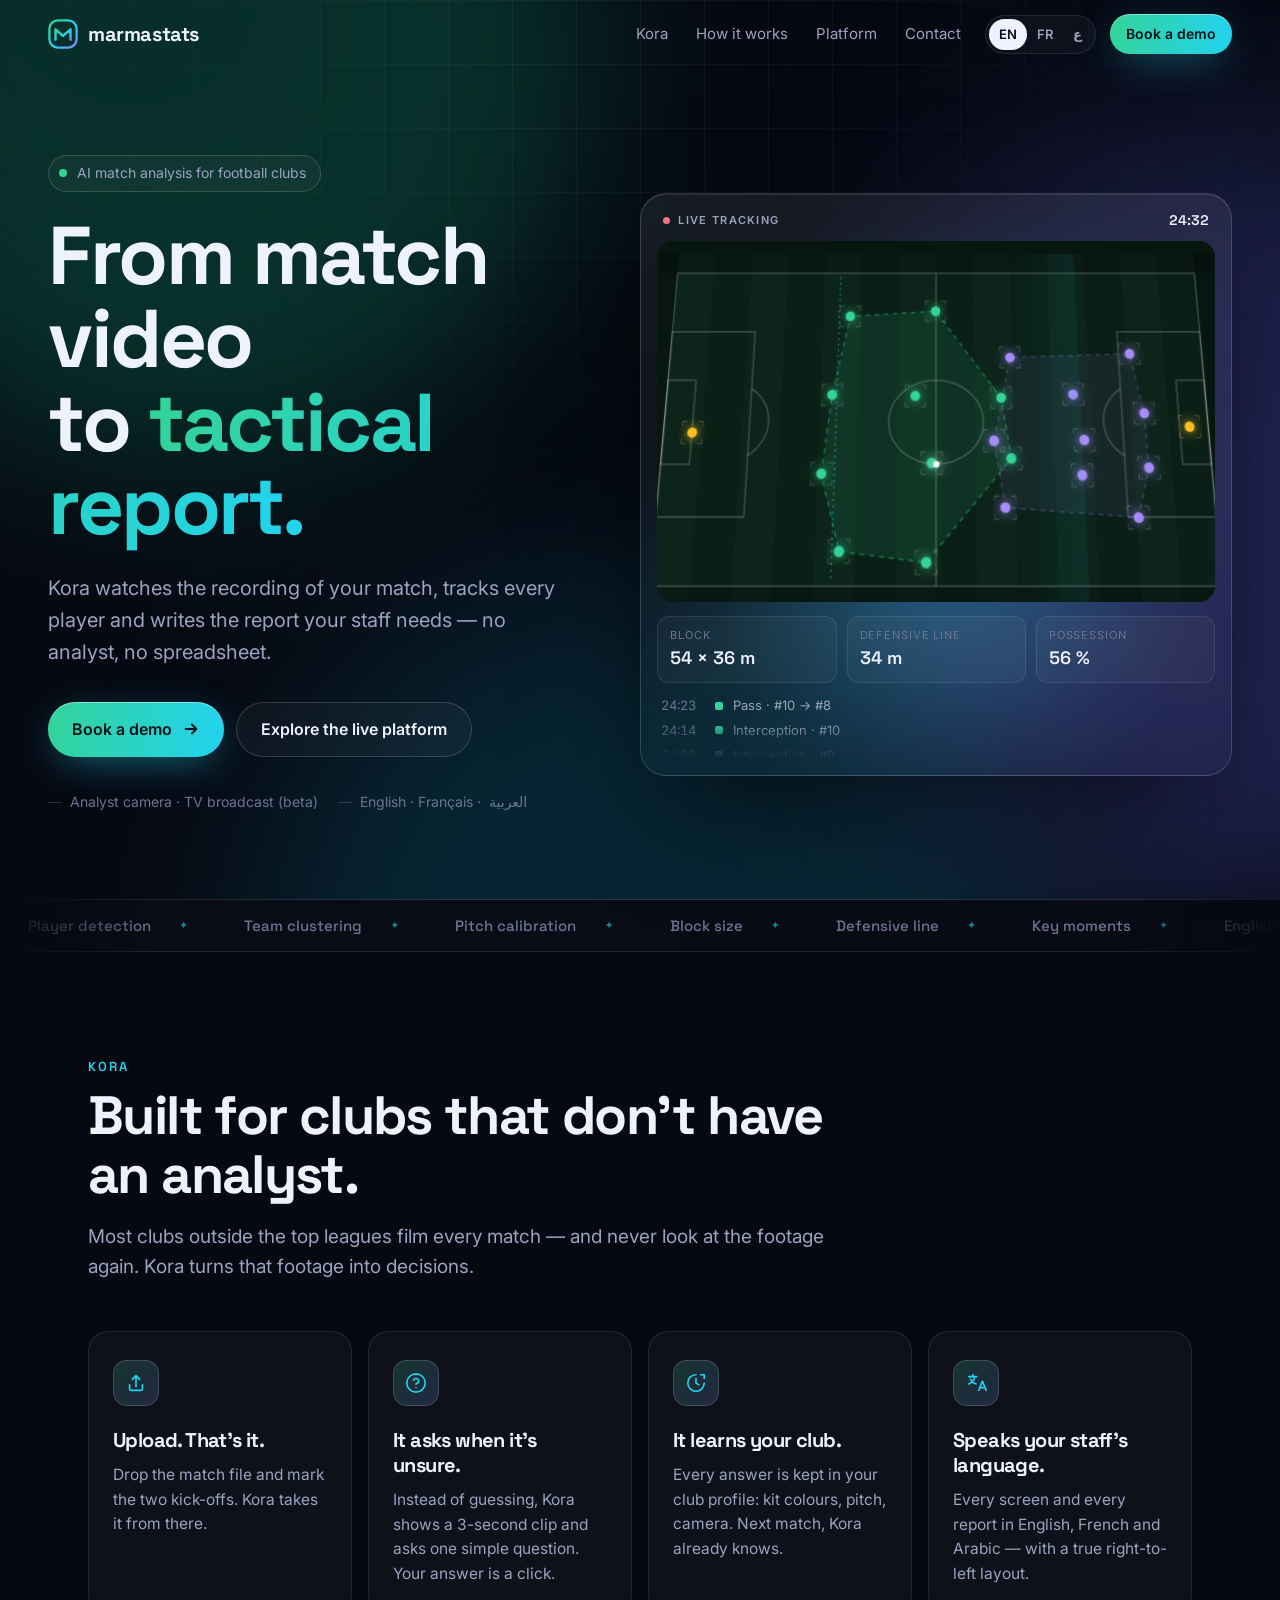
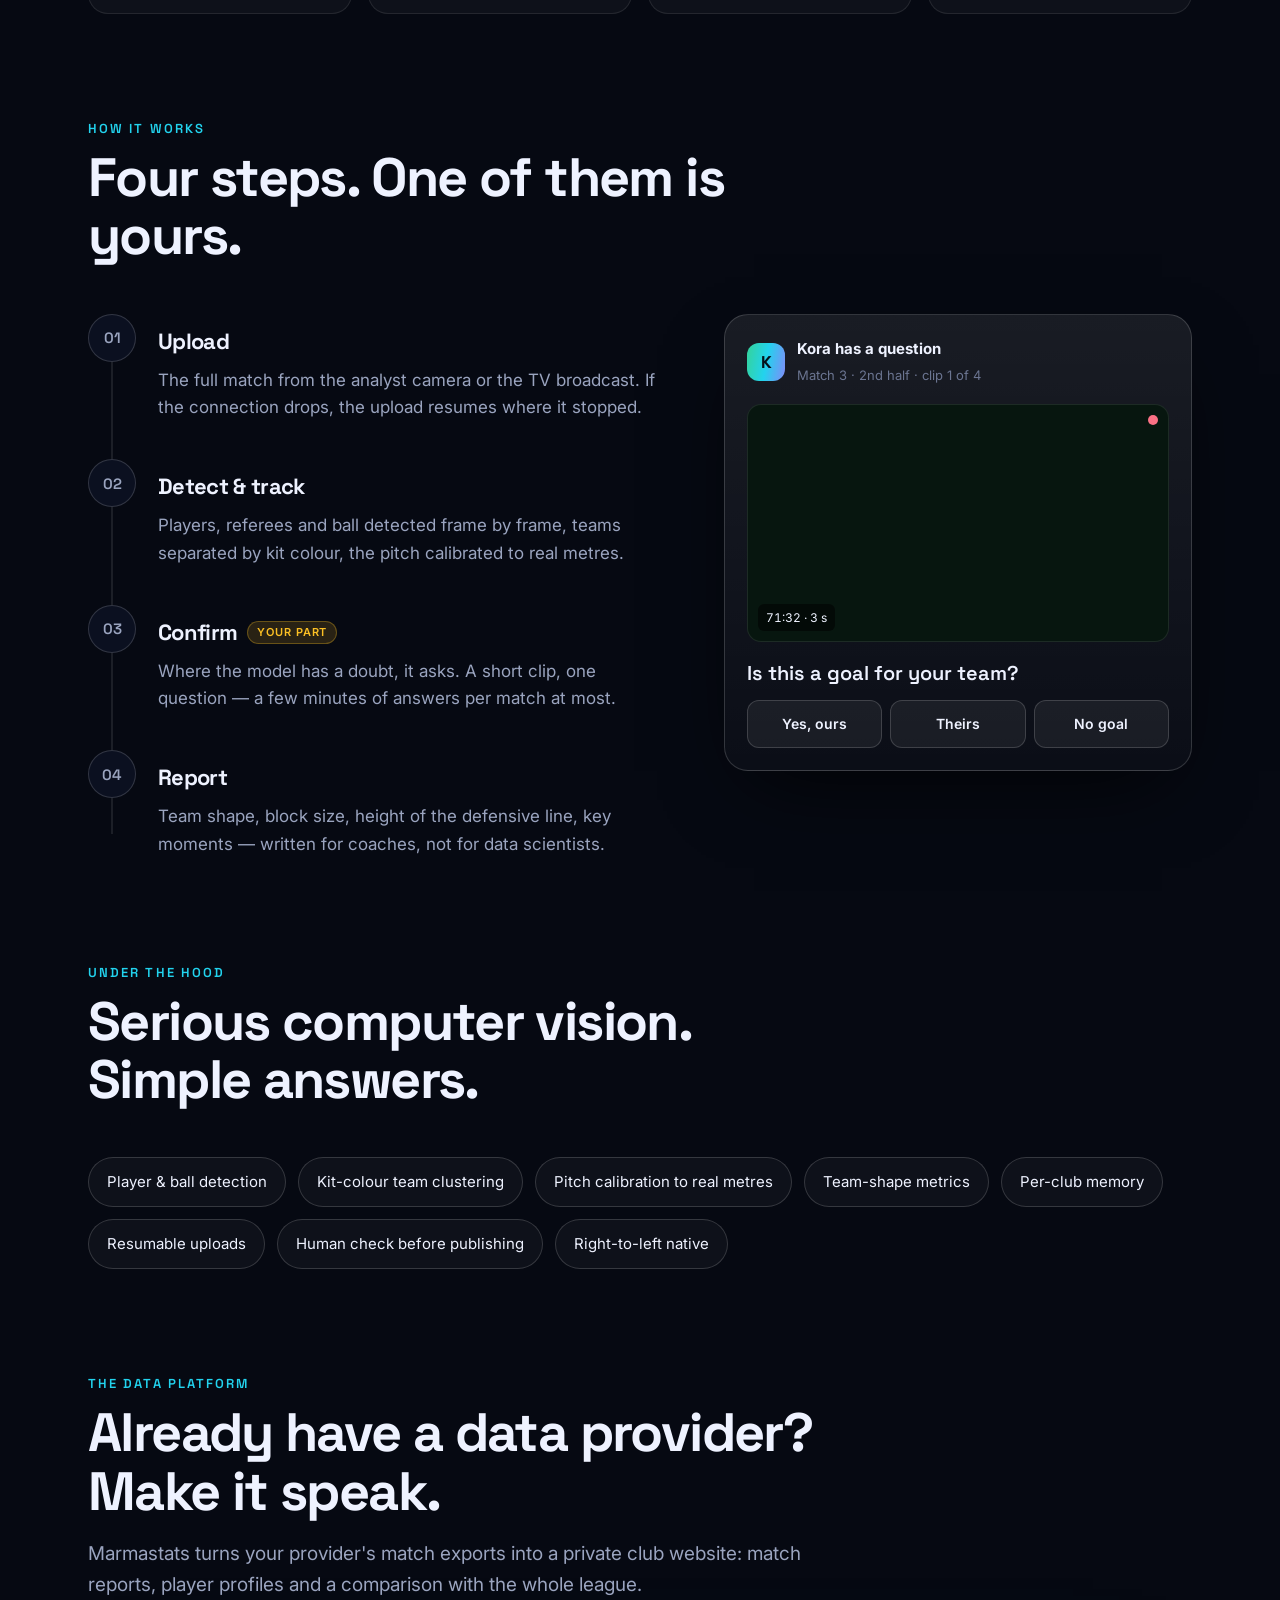
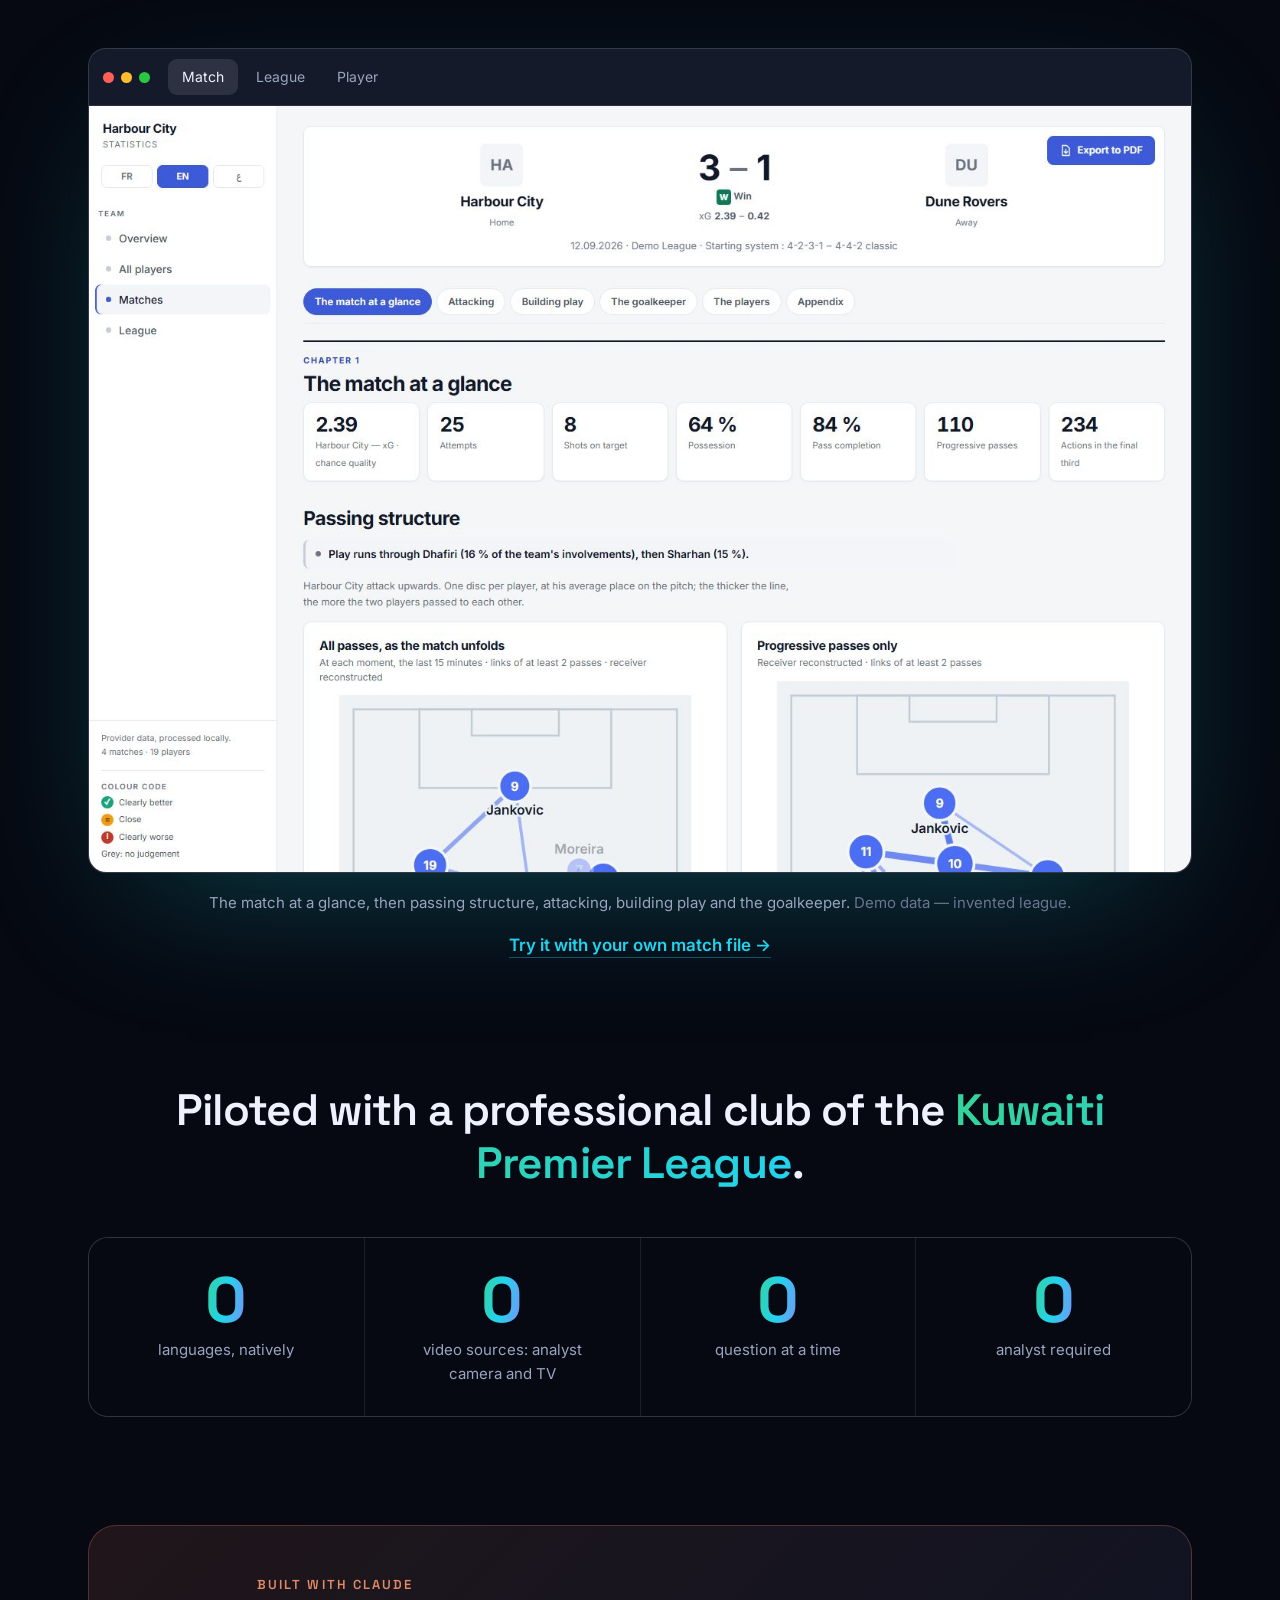
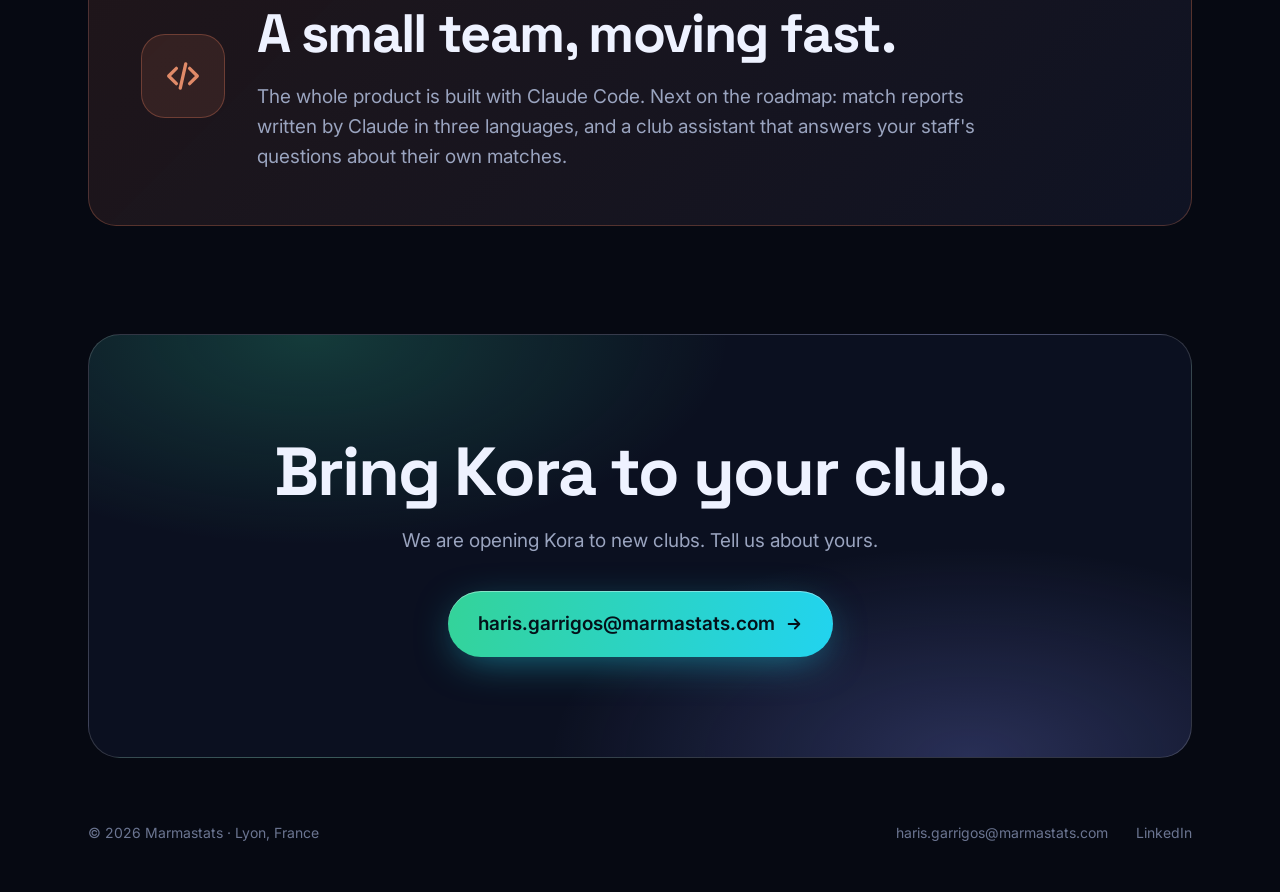
==== commit aa9c389e: "La demo de la plateforme sous marmastats.com/demo/ (copie de club-stats) Co-Authored-By: Claude Opus" ====
--- a/index.html
+++ b/index.html
@@ -51,7 +51,7 @@
       <p class="lead reveal" data-i18n="hero.sub">Kora watches the recording of your match, tracks every player and writes the report your staff needs — no analyst, no spreadsheet.</p>
       <div class="hero-ctas reveal">
         <a class="btn" href="mailto:haris.garrigos@marmastats.com?subject=Kora%20demo"><span data-i18n="hero.cta1">Book a demo</span><svg viewBox="0 0 20 20" aria-hidden="true"><path d="M4 10h11m-4-5 5 5-5 5" fill="none" stroke="currentColor" stroke-width="2" stroke-linecap="round" stroke-linejoin="round"/></svg></a>
-        <a class="btn btn-ghost" href="https://haris692.github.io/club-stats/" target="_blank" rel="noopener" data-i18n="hero.cta2">Explore the live platform</a>
+        <a class="btn btn-ghost" href="demo/app.html" data-i18n="hero.cta2">Explore the live platform</a>
       </div>
       <ul class="hero-tags reveal">
         <li data-i18n="hero.tag1">Analyst camera · TV broadcast (beta)</li>
@@ -184,7 +184,7 @@
       </div>
     </div>
     <p class="shot-cap reveal"><span id="shot-cap" data-i18n="plat.cap.match">The match at a glance, then passing structure, attacking, building play and the goalkeeper.</span> <span class="muted" data-i18n="plat.demo">Demo data — invented league.</span></p>
-    <p class="center reveal"><a class="link" href="https://haris692.github.io/club-stats/" target="_blank" rel="noopener" data-i18n="plat.try">Try it with your own match file →</a></p>
+    <p class="center reveal"><a class="link" href="demo/#essayer" data-i18n="plat.try">Try it with your own match file →</a></p>
   </section>
 
   <!-- PILOT -->
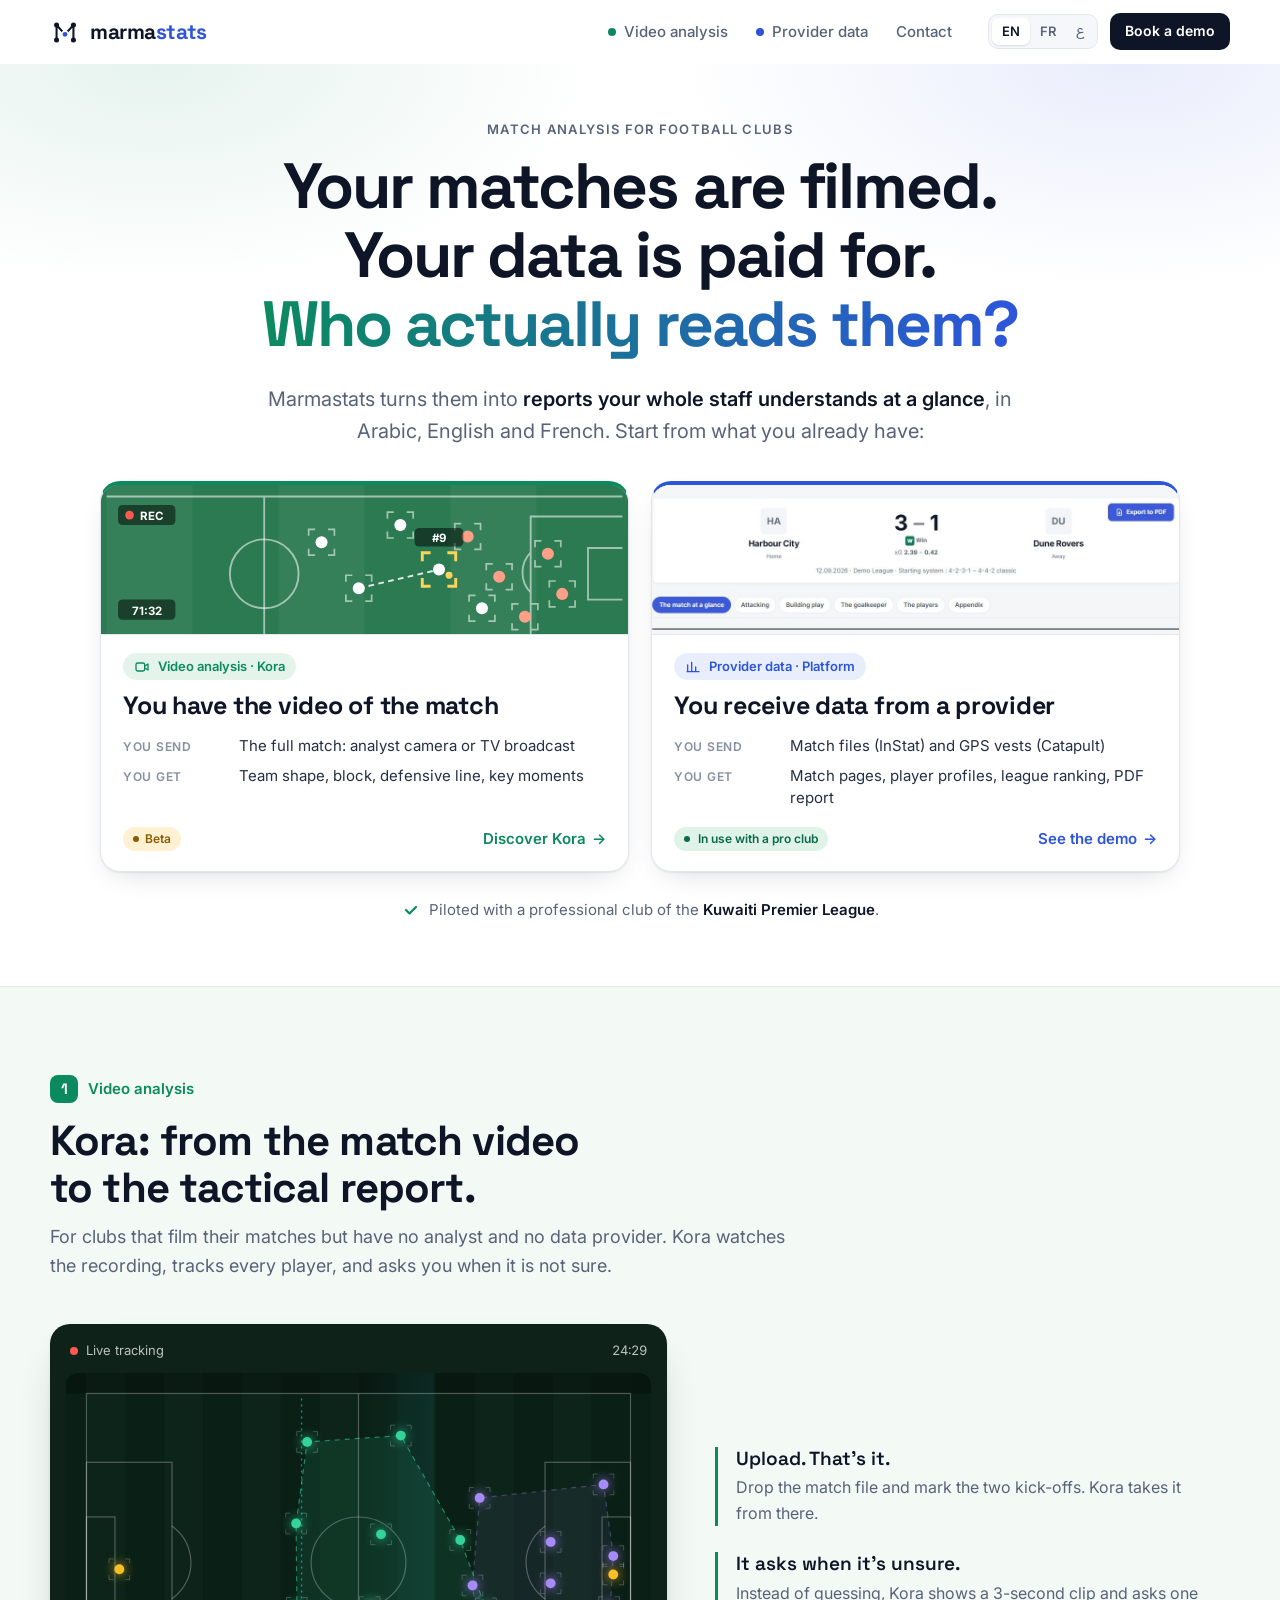
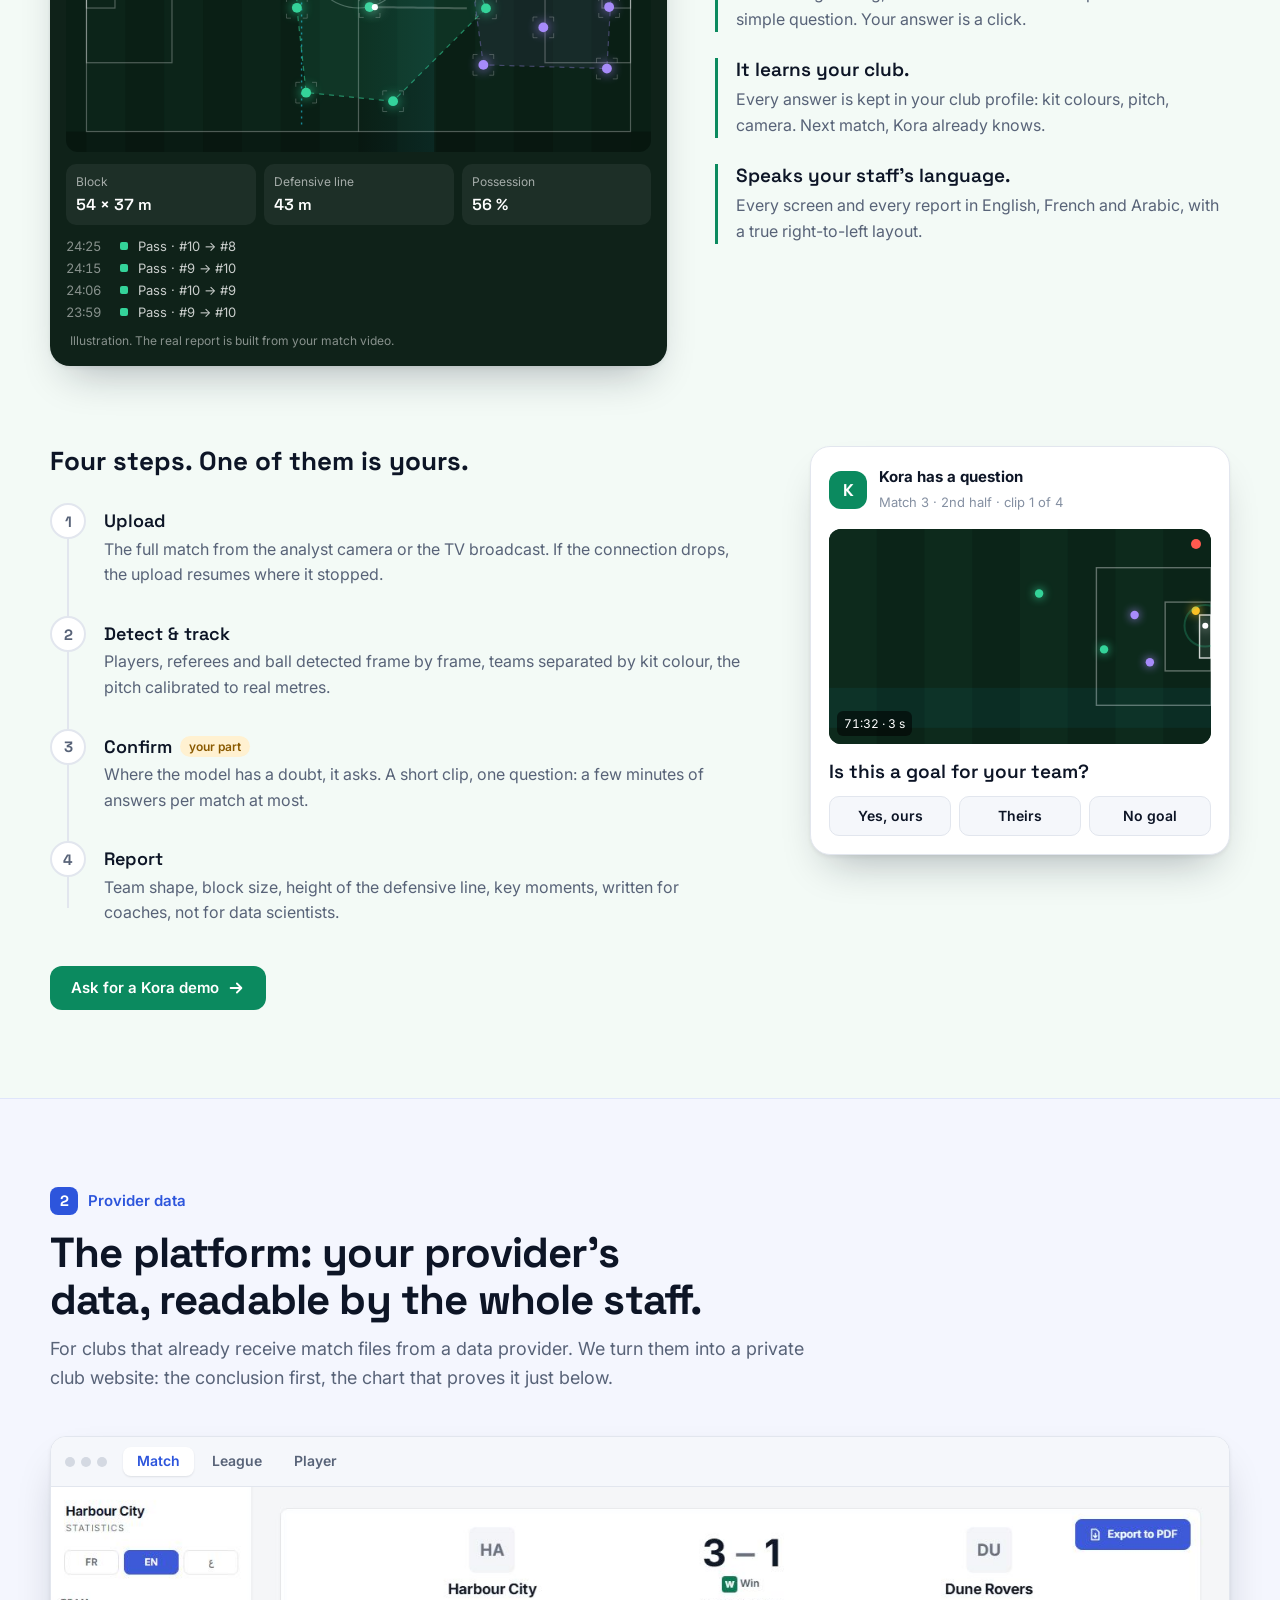
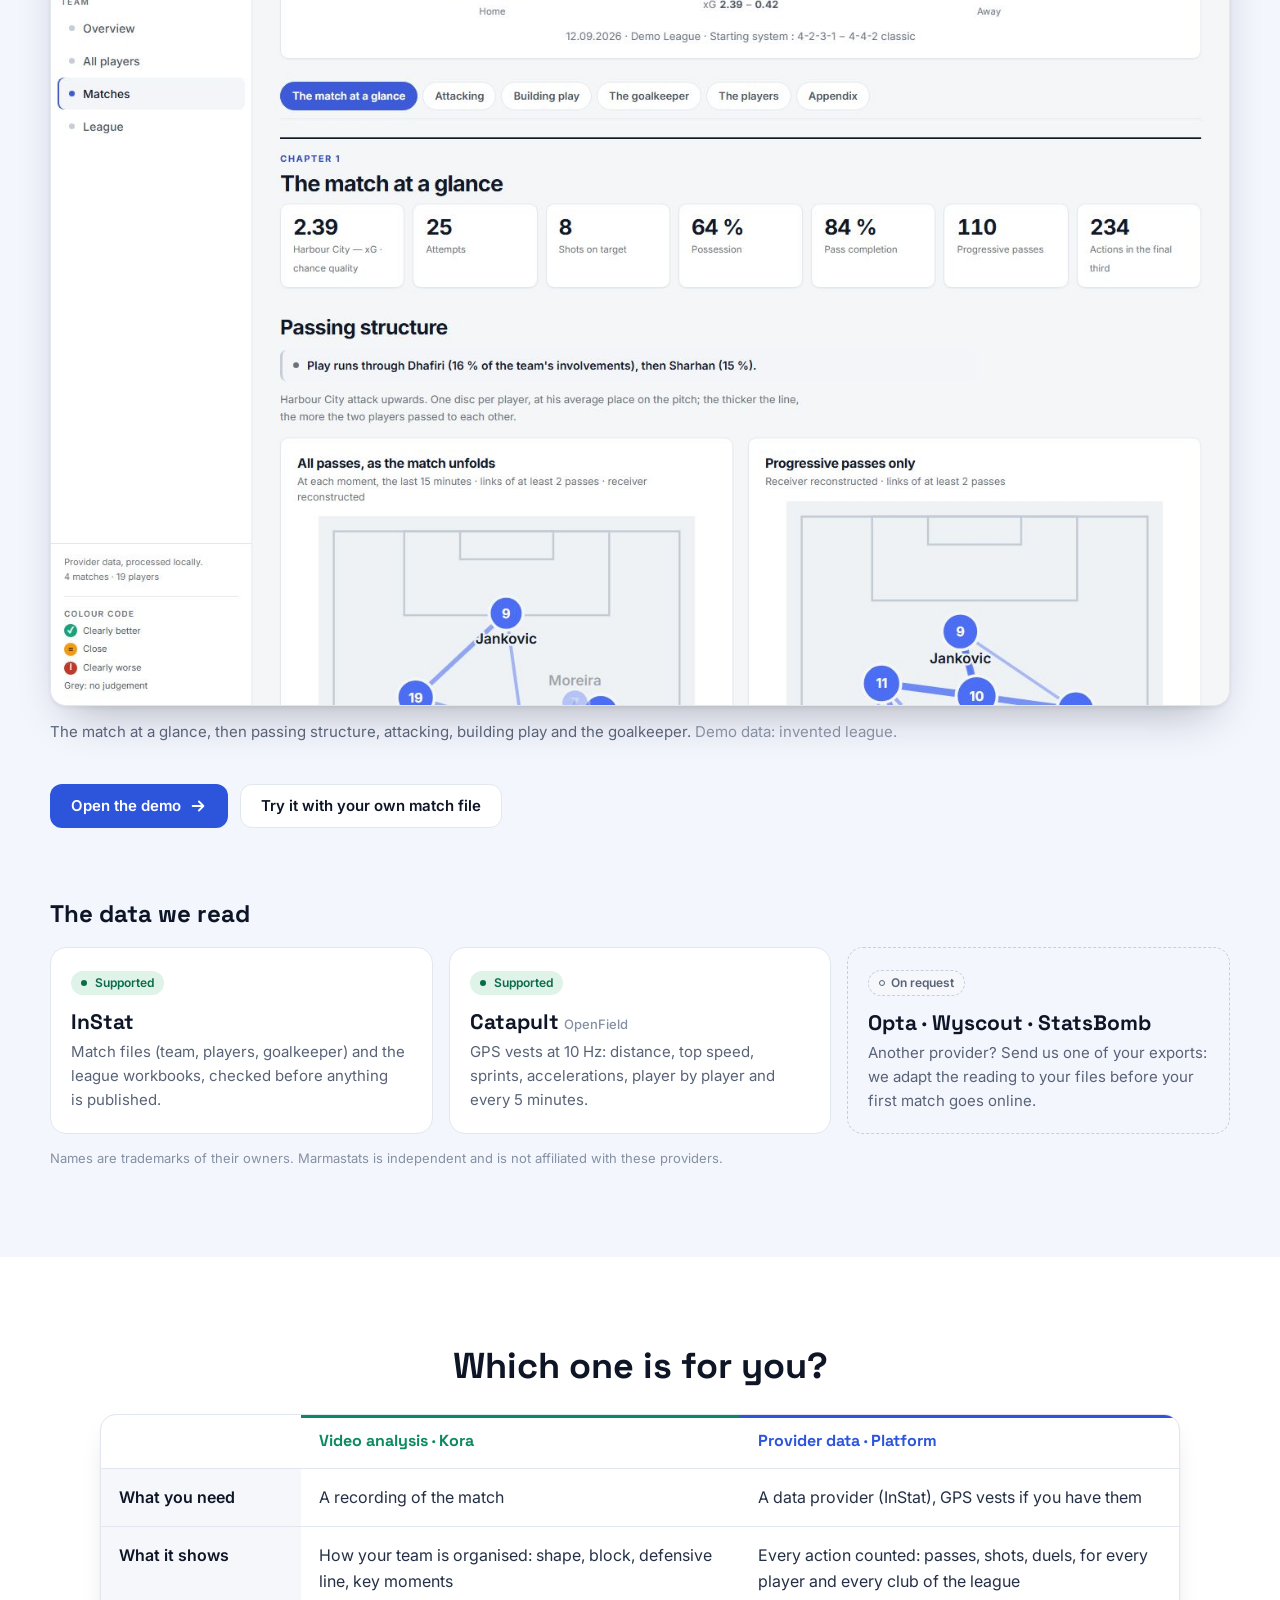
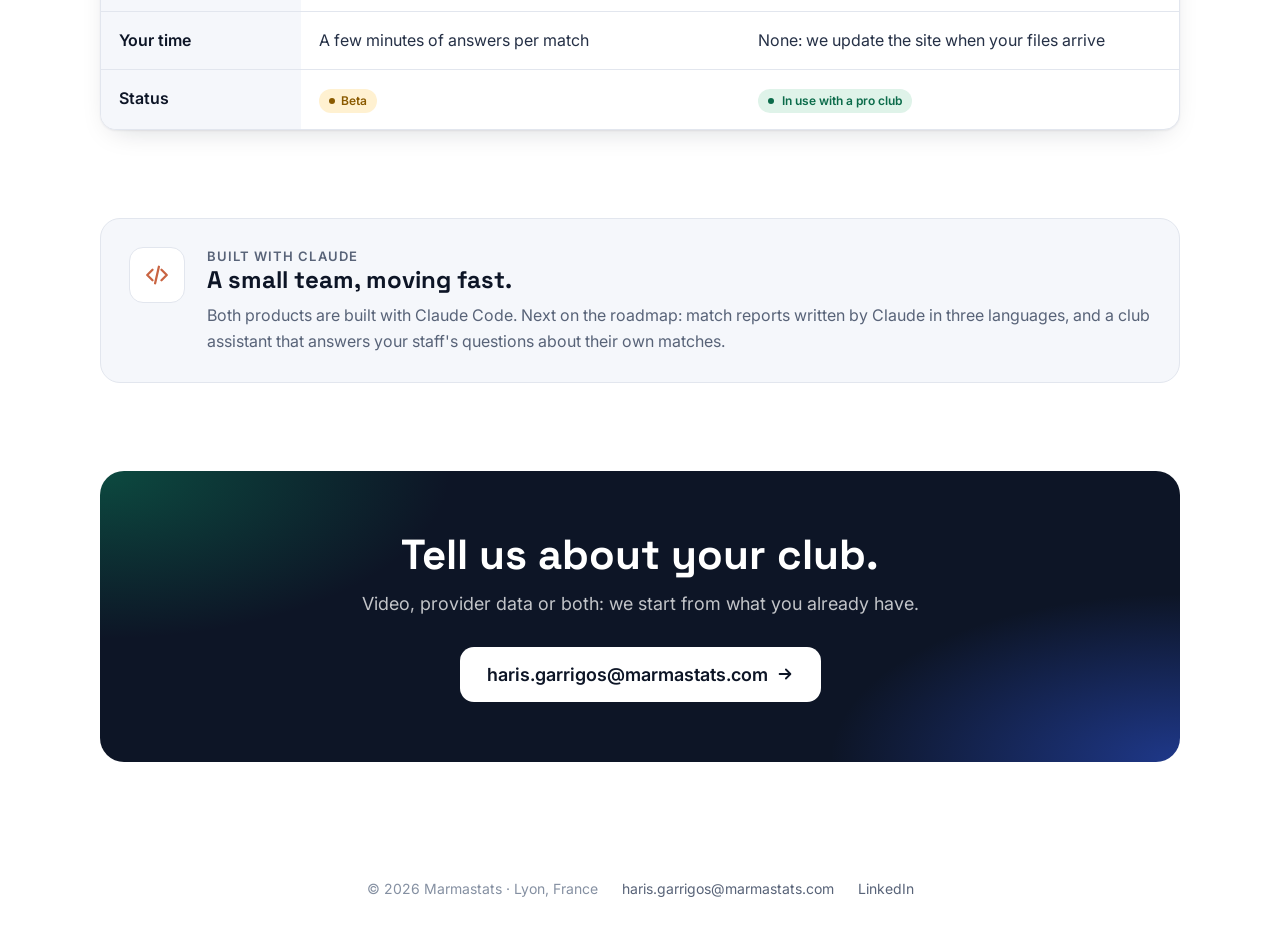
==== commit 7639e93e: "Page refaite : accroche, deux portes (analyse video / donnees fournisseur), sources lues, nouveau lo" ====
--- a/index.html
+++ b/index.html
@@ -3,33 +3,34 @@
 <head>
 <meta charset="utf-8">
 <meta name="viewport" content="width=device-width, initial-scale=1">
-<title>Marmastats — Kora, AI match analysis for football clubs</title>
-<meta name="description" content="Kora turns the recording of a football match into a tactical report — for clubs that don't have an analyst. English, French and Arabic.">
-<meta name="theme-color" content="#060912">
-<meta property="og:title" content="Marmastats — Kora">
-<meta property="og:description" content="From match video to tactical report. AI match analysis for football clubs, in English, French and Arabic.">
+<title>Marmastats — Match analysis for football clubs</title>
+<meta name="description" content="Two ways in: Kora reads the video of your match, the data platform turns your provider's exports into a private club website. English, French and Arabic.">
+<meta name="theme-color" content="#ffffff">
+<meta property="og:title" content="Marmastats — Match analysis for football clubs">
+<meta property="og:description" content="Video analysis (Kora) and provider data (InStat, Catapult GPS) turned into reports your whole staff can read. English, French and Arabic.">
 <meta property="og:type" content="website">
 <meta property="og:url" content="https://marmastats.com/">
-<meta property="og:image" content="https://marmastats.com/assets/og.png">
-<link rel="icon" href="assets/favicon.svg" type="image/svg+xml">
+<link rel="icon" href="assets/favicon.svg?v=4" type="image/svg+xml">
 <link rel="preconnect" href="https://fonts.googleapis.com">
 <link rel="preconnect" href="https://fonts.gstatic.com" crossorigin>
 <link href="https://fonts.googleapis.com/css2?family=Inter:wght@400;500;600&family=Space+Grotesk:wght@500;600;700&family=IBM+Plex+Sans+Arabic:wght@400;500;600;700&display=swap" rel="stylesheet">
-<link rel="stylesheet" href="styles.css?v=3">
+<link rel="stylesheet" href="styles.css?v=4">
 </head>
 <body>
-<div class="aurora" aria-hidden="true"><span></span><span></span><span></span></div>
-<div class="grain" aria-hidden="true"></div>
 
 <header class="nav" id="nav">
   <a class="brand" href="#top" aria-label="Marmastats">
-    <svg class="brand-mark" viewBox="0 0 32 32" aria-hidden="true"><defs><linearGradient id="bm" x1="0" y1="0" x2="1" y2="1"><stop offset="0" stop-color="#34d399"/><stop offset=".55" stop-color="#22d3ee"/><stop offset="1" stop-color="#818cf8"/></linearGradient></defs><rect x="1.5" y="1.5" width="29" height="29" rx="9" fill="none" stroke="url(#bm)" stroke-width="2.4"/><path d="M8 22V11l8 7 8-7v11" fill="none" stroke="url(#bm)" stroke-width="2.6" stroke-linecap="round" stroke-linejoin="round"/></svg>
-    <span translate="no">marmastats</span>
+    <svg class="brand-mark" viewBox="0 0 32 32" aria-hidden="true">
+      <path d="M7 24.5V8.5l9 10 9-10v16" fill="none" stroke="currentColor" stroke-width="2.2" stroke-linecap="round" stroke-linejoin="round"/>
+      <circle cx="7" cy="24.5" r="2.7" fill="currentColor"/><circle cx="7" cy="8.5" r="2.7" fill="currentColor"/>
+      <circle cx="25" cy="8.5" r="2.7" fill="currentColor"/><circle cx="25" cy="24.5" r="2.7" fill="currentColor"/>
+      <circle cx="16" cy="18.5" r="3.4" class="bm-ball"/>
+    </svg>
+    <span class="brand-word" translate="no">marma<b>stats</b></span>
   </a>
   <nav class="nav-links" aria-label="Main">
-    <a href="#kora" data-i18n="nav.kora">Kora</a>
-    <a href="#how" data-i18n="nav.how">How it works</a>
-    <a href="#platform" data-i18n="nav.platform">Platform</a>
+    <a href="#video" class="nl-video" data-i18n="nav.video">Video analysis</a>
+    <a href="#data" class="nl-data" data-i18n="nav.data">Provider data</a>
     <a href="#contact" data-i18n="nav.contact">Contact</a>
   </nav>
   <div class="nav-end">
@@ -38,93 +39,98 @@
       <button data-lang="fr" aria-pressed="false">FR</button>
       <button data-lang="ar" aria-pressed="false" lang="ar">ع</button>
     </div>
-    <a class="btn btn-small" href="mailto:haris.garrigos@marmastats.com?subject=Kora%20demo" data-i18n="nav.cta">Book a demo</a>
+    <a class="btn btn-small" href="mailto:haris.garrigos@marmastats.com?subject=Marmastats%20demo" data-i18n="nav.cta">Book a demo</a>
   </div>
 </header>
 
 <main id="top">
-  <!-- HERO -->
+  <!-- HERO : two doors -->
   <section class="hero">
-    <div class="hero-copy">
-      <p class="eyebrow reveal"><span class="dot"></span><span data-i18n="hero.eyebrow">AI match analysis for football clubs</span></p>
-      <h1 class="reveal" data-i18n-html="hero.title">From match video<br>to <em class="grad">tactical report.</em></h1>
-      <p class="lead reveal" data-i18n="hero.sub">Kora watches the recording of your match, tracks every player and writes the report your staff needs — no analyst, no spreadsheet.</p>
-      <div class="hero-ctas reveal">
-        <a class="btn" href="mailto:haris.garrigos@marmastats.com?subject=Kora%20demo"><span data-i18n="hero.cta1">Book a demo</span><svg viewBox="0 0 20 20" aria-hidden="true"><path d="M4 10h11m-4-5 5 5-5 5" fill="none" stroke="currentColor" stroke-width="2" stroke-linecap="round" stroke-linejoin="round"/></svg></a>
-        <a class="btn btn-ghost" href="demo/app.html" data-i18n="hero.cta2">Explore the live platform</a>
-      </div>
-      <ul class="hero-tags reveal">
-        <li data-i18n="hero.tag1">Analyst camera · TV broadcast (beta)</li>
-        <li>English · Français · <span lang="ar">العربية</span></li>
-      </ul>
-    </div>
-
-    <div class="hero-visual reveal">
-      <div class="pitch-frame">
+    <p class="eyebrow reveal" data-i18n="hero.eyebrow">Match analysis for football clubs</p>
+    <h1 class="reveal" data-i18n-html="hero.title">Your matches are filmed. Your data is paid for. <em>Who actually reads them?</em></h1>
+    <p class="lead reveal" data-i18n-html="hero.sub">Marmastats turns them into <b>reports your whole staff understands at a glance</b>, in Arabic, English and French. Start from what you already have:</p>
+
+    <div class="doors">
+      <a class="door door-video reveal" href="#video">
+        <svg class="door-pic" viewBox="0 0 360 104" aria-hidden="true">
+          <defs><symbol id="dpb" viewBox="-10 -10 20 20"><path d="M-9-4.5V-9h4.5M4.5-9H9v4.5M9 4.5V9H4.5M-4.5 9H-9V4.5"/></symbol></defs>
+          <rect width="360" height="104" class="dp-grass"/>
+          <g class="dp-stripes"><rect x="0" width="60" height="104"/><rect x="120" width="60" height="104"/><rect x="240" width="60" height="104"/></g>
+          <g class="dp-lines" fill="none"><path d="M0 8h360M110 8v96M360 22h-64v82M360 44h-24v36h24M296 47a20 20 0 0 0 0 28"/><circle cx="110" cy="62" r="24"/></g>
+          <path class="dp-pass" d="M176 72 228 60"/>
+          <g class="dp-us"><circle cx="150" cy="40" r="4.2"/><circle cx="176" cy="72" r="4.2"/><circle cx="205" cy="28" r="4.2"/><circle cx="232" cy="59" r="4.2"/><circle cx="262" cy="86" r="4.2"/></g>
+          <g class="dp-them"><circle cx="252" cy="36" r="4.2"/><circle cx="274" cy="64" r="4.2"/><circle cx="308" cy="48" r="4.2"/><circle cx="318" cy="76" r="4.2"/><circle cx="292" cy="92" r="4.2"/></g>
+          <g class="dp-track"><use href="#dpb" x="140" y="30" width="20" height="20"/><use href="#dpb" x="166" y="62" width="20" height="20"/><use href="#dpb" x="195" y="18" width="20" height="20"/><use href="#dpb" x="252" y="76" width="20" height="20"/><use href="#dpb" x="242" y="26" width="20" height="20"/><use href="#dpb" x="264" y="54" width="20" height="20"/><use href="#dpb" x="298" y="38" width="20" height="20"/><use href="#dpb" x="308" y="66" width="20" height="20"/><use href="#dpb" x="282" y="82" width="20" height="20"/></g>
+          <use href="#dpb" class="dp-focus" x="219" y="46" width="26" height="26"/>
+          <circle class="dp-ball" cx="239" cy="63" r="2.4"/>
+          <g class="dp-tag"><rect x="215" y="30" width="34" height="13" rx="3"/><text x="232" y="39.5">#9</text></g>
+          <g class="dp-rec"><rect x="8" y="14" width="40" height="14" rx="3"/><circle cx="16" cy="21" r="3"/><text x="23" y="24.5">REC</text></g>
+          <g class="dp-time"><rect x="8" y="80" width="40" height="14" rx="3"/><text x="28" y="90.5">71:32</text></g>
+        </svg>
+        <span class="door-tag"><svg viewBox="0 0 24 24" aria-hidden="true"><rect x="3" y="6" width="13" height="12" rx="2.5"/><path d="m16 10.5 5-3v9l-5-3"/></svg><span data-i18n="door.v.tag">Video analysis · Kora</span></span>
+        <h2 data-i18n="door.v.title">You have the video of the match</h2>
+        <dl class="door-facts">
+          <div><dt data-i18n="door.in">You send</dt><dd data-i18n="door.v.in">The full match: analyst camera or TV broadcast</dd></div>
+          <div><dt data-i18n="door.out">You get</dt><dd data-i18n="door.v.out">Team shape, block, defensive line, key moments</dd></div>
+        </dl>
+        <span class="door-foot"><span class="status beta" data-i18n="door.v.status">Beta</span><span class="door-go" data-i18n="door.v.go">Discover Kora</span></span>
+      </a>
+      <a class="door door-data reveal" href="#data">
+        <span class="door-pic door-shot"><img src="assets/shots/match-en.jpg" alt="" width="1440" height="1000" decoding="async"></span>
+        <span class="door-tag"><svg viewBox="0 0 24 24" aria-hidden="true"><path d="M4 19V9m6 10V5m6 14v-7m5 7H3"/></svg><span data-i18n="door.d.tag">Provider data · Platform</span></span>
+        <h2 data-i18n="door.d.title">You receive data from a provider</h2>
+        <dl class="door-facts">
+          <div><dt data-i18n="door.in">You send</dt><dd data-i18n="door.d.in">Match files (InStat) and GPS vests (Catapult)</dd></div>
+          <div><dt data-i18n="door.out">You get</dt><dd data-i18n="door.d.out">Match pages, player profiles, league ranking, PDF report</dd></div>
+        </dl>
+        <span class="door-foot"><span class="status live" data-i18n="door.d.status">In use with a pro club</span><span class="door-go" data-i18n="door.d.go">See the demo</span></span>
+      </a>
+    </div>
+    <p class="trust reveal"><svg viewBox="0 0 20 20" aria-hidden="true"><path d="m5 10 3.5 3.5L15 7" fill="none" stroke="currentColor" stroke-width="2.2" stroke-linecap="round" stroke-linejoin="round"/></svg><span data-i18n-html="pilot.line">Piloted with a professional club of the <b>Kuwaiti Premier League</b>.</span></p>
+  </section>
+
+  <!-- ============ VIDEO : KORA ============ -->
+  <section class="part part-video" id="video">
+    <div class="part-head reveal">
+      <p class="part-label"><span class="part-num">1</span><span data-i18n="v.label">Video analysis</span></p>
+      <h2 data-i18n="v.title">Kora: from the match video to the tactical report.</h2>
+      <p class="sub" data-i18n="v.sub">For clubs that film their matches but have no analyst and no data provider. Kora watches the recording, tracks every player, and asks you when it is not sure.</p>
+    </div>
+
+    <div class="v-grid">
+      <div class="pitch-frame reveal">
         <div class="pitch-head">
           <span class="live"><i></i><span data-i18n="viz.live">Live tracking</span></span>
           <span class="clock" id="clock">00:00</span>
         </div>
-        <div class="pitch-3d"><canvas id="pitch" aria-label="Animated illustration: players tracked on a football pitch" role="img"></canvas></div>
+        <div class="pitch-box"><canvas id="pitch" aria-label="Animated illustration: players tracked on a football pitch" role="img"></canvas></div>
         <div class="metrics">
-          <div class="metric"><span class="m-label" data-i18n="viz.block">Block</span><span class="m-val"><b id="m-block">—</b></span></div>
-          <div class="metric"><span class="m-label" data-i18n="viz.line">Defensive line</span><span class="m-val"><b id="m-line">—</b></span></div>
-          <div class="metric"><span class="m-label" data-i18n="viz.poss">Possession</span><span class="m-val"><b id="m-poss">—</b></span></div>
+          <div class="metric"><span class="m-label" data-i18n="viz.block">Block</span><b id="m-block">—</b></div>
+          <div class="metric"><span class="m-label" data-i18n="viz.line">Defensive line</span><b id="m-line">—</b></div>
+          <div class="metric"><span class="m-label" data-i18n="viz.poss">Possession</span><b id="m-poss">—</b></div>
         </div>
         <ol class="feed" id="feed" aria-live="off"></ol>
-      </div>
-    </div>
-  </section>
-
-  <!-- MARQUEE -->
-  <div class="marquee" aria-hidden="true">
-    <div class="marquee-track" id="marquee"></div>
-  </div>
-
-  <!-- VALUE -->
-  <section class="section" id="kora">
-    <div class="section-head reveal">
-      <p class="kicker">Kora</p>
-      <h2 data-i18n="val.title">Built for clubs that don't have an analyst.</h2>
-      <p class="sub" data-i18n="val.sub">Most clubs outside the top leagues film every match — and never look at the footage again. Kora turns that footage into decisions.</p>
-    </div>
-    <div class="cards">
-      <article class="card reveal glow">
-        <div class="card-icon"><svg viewBox="0 0 24 24"><path d="M12 16V4m0 0-4 4m4-4 4 4M5 14v4a2 2 0 0 0 2 2h10a2 2 0 0 0 2-2v-4"/></svg></div>
-        <h3 data-i18n="val.c1t">Upload. That's it.</h3>
-        <p data-i18n="val.c1p">Drop the match file and mark the two kick-offs. Kora takes it from there.</p>
-      </article>
-      <article class="card reveal glow">
-        <div class="card-icon"><svg viewBox="0 0 24 24"><path d="M9.1 9a3 3 0 0 1 5.8 1c0 2-3 3-3 3m.1 4h.01M22 12a10 10 0 1 1-20 0 10 10 0 0 1 20 0z"/></svg></div>
-        <h3 data-i18n="val.c2t">It asks when it's unsure.</h3>
-        <p data-i18n="val.c2p">Instead of guessing, Kora shows a 3-second clip and asks one simple question. Your answer is a click.</p>
-      </article>
-      <article class="card reveal glow">
-        <div class="card-icon"><svg viewBox="0 0 24 24"><path d="M12 3a9 9 0 1 0 9 9M12 7v5l3 2M17 3h4v4"/></svg></div>
-        <h3 data-i18n="val.c3t">It learns your club.</h3>
-        <p data-i18n="val.c3p">Every answer is kept in your club profile: kit colours, pitch, camera. Next match, Kora already knows.</p>
-      </article>
-      <article class="card reveal glow">
-        <div class="card-icon"><svg viewBox="0 0 24 24"><path d="M4 5h9M8.5 3v2m2.5 0c-1 4-4 7-7 8m2-5c1 2 3 4 6 5m3 7 4-10 4 10m-7-3h6"/></svg></div>
-        <h3 data-i18n="val.c4t">Speaks your staff's language.</h3>
-        <p data-i18n="val.c4p">Every screen and every report in English, French and Arabic — with a true right-to-left layout.</p>
-      </article>
-    </div>
-  </section>
-
-  <!-- HOW -->
-  <section class="section" id="how">
-    <div class="section-head reveal">
-      <p class="kicker" data-i18n="how.kicker">How it works</p>
-      <h2 data-i18n="how.title">Four steps. One of them is yours.</h2>
-    </div>
+        <p class="frame-note" data-i18n="viz.note">Illustration. The real report is built from your match video.</p>
+      </div>
+
+      <ul class="points">
+        <li class="reveal"><h3 data-i18n="val.c1t">Upload. That's it.</h3><p data-i18n="val.c1p">Drop the match file and mark the two kick-offs. Kora takes it from there.</p></li>
+        <li class="reveal"><h3 data-i18n="val.c2t">It asks when it's unsure.</h3><p data-i18n="val.c2p">Instead of guessing, Kora shows a 3-second clip and asks one simple question. Your answer is a click.</p></li>
+        <li class="reveal"><h3 data-i18n="val.c3t">It learns your club.</h3><p data-i18n="val.c3p">Every answer is kept in your club profile: kit colours, pitch, camera. Next match, Kora already knows.</p></li>
+        <li class="reveal"><h3 data-i18n="val.c4t">Speaks your staff's language.</h3><p data-i18n="val.c4p">Every screen and every report in English, French and Arabic, with a true right-to-left layout.</p></li>
+      </ul>
+    </div>
+
     <div class="how">
-      <ol class="steps" id="steps">
-        <li class="step reveal"><span class="step-n">01</span><div><h3 data-i18n="how.s1t">Upload</h3><p data-i18n="how.s1p">The full match from the analyst camera or the TV broadcast. If the connection drops, the upload resumes where it stopped.</p></div></li>
-        <li class="step reveal"><span class="step-n">02</span><div><h3 data-i18n="how.s2t">Detect &amp; track</h3><p data-i18n="how.s2p">Players, referees and ball detected frame by frame, teams separated by kit colour, the pitch calibrated to real metres.</p></div></li>
-        <li class="step reveal you"><span class="step-n">03</span><div><h3><span data-i18n="how.s3t">Confirm</span> <span class="pill" data-i18n="how.you">your part</span></h3><p data-i18n="how.s3p">Where the model has a doubt, it asks. A short clip, one question — a few minutes of answers per match at most.</p></div></li>
-        <li class="step reveal"><span class="step-n">04</span><div><h3 data-i18n="how.s4t">Report</h3><p data-i18n="how.s4p">Team shape, block size, height of the defensive line, key moments — written for coaches, not for data scientists.</p></div></li>
-      </ol>
+      <div>
+        <h3 class="how-title reveal" data-i18n="how.title">Four steps. One of them is yours.</h3>
+        <ol class="steps" id="steps">
+          <li class="step reveal"><span class="step-n">1</span><div><h4 data-i18n="how.s1t">Upload</h4><p data-i18n="how.s1p">The full match from the analyst camera or the TV broadcast. If the connection drops, the upload resumes where it stopped.</p></div></li>
+          <li class="step reveal"><span class="step-n">2</span><div><h4 data-i18n="how.s2t">Detect &amp; track</h4><p data-i18n="how.s2p">Players, referees and ball detected frame by frame, teams separated by kit colour, the pitch calibrated to real metres.</p></div></li>
+          <li class="step reveal you"><span class="step-n">3</span><div><h4><span data-i18n="how.s3t">Confirm</span> <span class="pill" data-i18n="how.you">your part</span></h4><p data-i18n="how.s3p">Where the model has a doubt, it asks. A short clip, one question: a few minutes of answers per match at most.</p></div></li>
+          <li class="step reveal"><span class="step-n">4</span><div><h4 data-i18n="how.s4t">Report</h4><p data-i18n="how.s4p">Team shape, block size, height of the defensive line, key moments, written for coaches, not for data scientists.</p></div></li>
+        </ol>
+      </div>
 
       <div class="ask reveal" id="ask">
         <div class="ask-top">
@@ -141,33 +147,20 @@
         <p class="ask-done" id="ask-done" hidden><svg viewBox="0 0 20 20" aria-hidden="true"><path d="m5 10 3.5 3.5L15 7" fill="none" stroke="currentColor" stroke-width="2.2" stroke-linecap="round" stroke-linejoin="round"/></svg><span data-i18n="ask.done">Saved to your club profile. Next time, Kora will suggest it.</span></p>
       </div>
     </div>
-  </section>
-
-  <!-- TECH -->
-  <section class="section tech">
-    <div class="section-head reveal">
-      <p class="kicker" data-i18n="tech.kicker">Under the hood</p>
-      <h2 data-i18n="tech.title">Serious computer vision. Simple answers.</h2>
-    </div>
-    <div class="chips reveal" id="chips">
-      <span data-i18n="tech.t1">Player &amp; ball detection</span>
-      <span data-i18n="tech.t2">Kit-colour team clustering</span>
-      <span data-i18n="tech.t3">Pitch calibration to real metres</span>
-      <span data-i18n="tech.t4">Team-shape metrics</span>
-      <span data-i18n="tech.t5">Per-club memory</span>
-      <span data-i18n="tech.t6">Resumable uploads</span>
-      <span data-i18n="tech.t7">Human check before publishing</span>
-      <span data-i18n="tech.t8">Right-to-left native</span>
-    </div>
-  </section>
-
-  <!-- PLATFORM -->
-  <section class="section" id="platform">
-    <div class="section-head reveal">
-      <p class="kicker" data-i18n="plat.kicker">The data platform</p>
-      <h2 data-i18n="plat.title">Already have a data provider? Make it speak.</h2>
-      <p class="sub" data-i18n="plat.sub">Marmastats turns your provider's match exports into a private club website: match reports, player profiles and a comparison with the whole league.</p>
-    </div>
+
+    <div class="part-cta reveal">
+      <a class="btn btn-video" href="mailto:haris.garrigos@marmastats.com?subject=Kora%20demo"><span data-i18n="v.cta">Ask for a Kora demo</span><svg viewBox="0 0 20 20" aria-hidden="true"><path d="M4 10h11m-4-5 5 5-5 5" fill="none" stroke="currentColor" stroke-width="2" stroke-linecap="round" stroke-linejoin="round"/></svg></a>
+    </div>
+  </section>
+
+  <!-- ============ DATA : PLATFORM ============ -->
+  <section class="part part-data" id="data">
+    <div class="part-head reveal">
+      <p class="part-label"><span class="part-num">2</span><span data-i18n="d.label">Provider data</span></p>
+      <h2 data-i18n="d.title">The platform: your provider's data, readable by the whole staff.</h2>
+      <p class="sub" data-i18n="d.sub">For clubs that already receive match files from a data provider. We turn them into a private club website: the conclusion first, the chart that proves it just below.</p>
+    </div>
+
     <div class="browser reveal">
       <div class="browser-bar">
         <span class="dots"><i></i><i></i><i></i></span>
@@ -178,34 +171,65 @@
         </div>
       </div>
       <div class="shots" id="shots">
-        <img data-shot="match" class="on" src="assets/shots/match-en.jpg" alt="Match report screen of the Marmastats platform (demo data)" width="1440" height="1000" loading="lazy">
+        <img data-shot="match" class="on" src="assets/shots/match-en.jpg" alt="Match report screen of the platform (demo data)" width="1440" height="1000" loading="lazy">
         <img data-shot="ligue" src="assets/shots/ligue-en.jpg" alt="League standings screen (demo data)" width="1440" height="1000" loading="lazy">
         <img data-shot="joueur" src="assets/shots/joueur-en.jpg" alt="Player profile and radar screen (demo data)" width="1440" height="1000" loading="lazy">
       </div>
     </div>
-    <p class="shot-cap reveal"><span id="shot-cap" data-i18n="plat.cap.match">The match at a glance, then passing structure, attacking, building play and the goalkeeper.</span> <span class="muted" data-i18n="plat.demo">Demo data — invented league.</span></p>
-    <p class="center reveal"><a class="link" href="demo/#essayer" data-i18n="plat.try">Try it with your own match file →</a></p>
-  </section>
-
-  <!-- PILOT -->
-  <section class="section pilot reveal">
-    <p class="pilot-line" data-i18n-html="pilot.line">Piloted with a professional club of the <em class="grad">Kuwaiti Premier League</em>.</p>
-    <div class="stats">
-      <div class="stat"><b data-count="3">0</b><span data-i18n="pilot.s1">languages, natively</span></div>
-      <div class="stat"><b data-count="2">0</b><span data-i18n="pilot.s2">video sources: analyst camera and TV</span></div>
-      <div class="stat"><b data-count="1">0</b><span data-i18n="pilot.s3">question at a time</span></div>
-      <div class="stat"><b data-count="0">0</b><span data-i18n="pilot.s4">analyst required</span></div>
-    </div>
-  </section>
-
-  <!-- CLAUDE -->
-  <section class="section">
-    <div class="claude reveal glow">
+    <p class="shot-cap reveal"><span id="shot-cap" data-i18n="plat.cap.match">The match at a glance, then passing structure, attacking, building play and the goalkeeper.</span> <span class="muted" data-i18n="plat.demo">Demo data: invented league.</span></p>
+
+    <div class="part-cta reveal">
+      <a class="btn btn-data" href="demo/app.html"><span data-i18n="d.cta1">Open the demo</span><svg viewBox="0 0 20 20" aria-hidden="true"><path d="M4 10h11m-4-5 5 5-5 5" fill="none" stroke="currentColor" stroke-width="2" stroke-linecap="round" stroke-linejoin="round"/></svg></a>
+      <a class="btn btn-ghost" href="demo/#essayer" data-i18n="d.cta2">Try it with your own match file</a>
+    </div>
+
+    <div class="sources">
+      <h3 class="reveal" data-i18n="src.title">The data we read</h3>
+      <div class="src-grid">
+        <article class="src reveal">
+          <span class="status live" data-i18n="src.ok">Supported</span>
+          <h4 translate="no">InStat</h4>
+          <p data-i18n="src.instat">Match files (team, players, goalkeeper) and the league workbooks, checked before anything is published.</p>
+        </article>
+        <article class="src reveal">
+          <span class="status live" data-i18n="src.ok">Supported</span>
+          <h4 translate="no">Catapult <small>OpenField</small></h4>
+          <p data-i18n="src.catapult">GPS vests at 10 Hz: distance, top speed, sprints, accelerations, minute by minute and player by player.</p>
+        </article>
+        <article class="src src-next reveal">
+          <span class="status next" data-i18n="src.next">On request</span>
+          <h4 translate="no">Opta · Wyscout · StatsBomb</h4>
+          <p data-i18n="src.other">Another provider? Send us one of your exports: we adapt the reading to your files before your first match goes online.</p>
+        </article>
+      </div>
+      <p class="src-note reveal" data-i18n="src.note">Names are trademarks of their owners. Marmastats is independent and is not affiliated with these providers.</p>
+    </div>
+  </section>
+
+  <!-- ============ WHICH ONE ============ -->
+  <section class="section compare-sec">
+    <h2 class="reveal" data-i18n="cmp.title">Which one is for you?</h2>
+    <div class="compare reveal" role="table">
+      <div class="cmp-row cmp-head" role="row">
+        <span role="columnheader"></span>
+        <span role="columnheader" class="c-video" data-i18n="cmp.video">Video analysis · Kora</span>
+        <span role="columnheader" class="c-data" data-i18n="cmp.data">Provider data · Platform</span>
+      </div>
+      <div class="cmp-row" role="row"><span role="rowheader" data-i18n="cmp.r1">What you need</span><span role="cell" data-i18n="cmp.r1v">A recording of the match</span><span role="cell" data-i18n="cmp.r1d">A data provider (InStat), GPS vests if you have them</span></div>
+      <div class="cmp-row" role="row"><span role="rowheader" data-i18n="cmp.r2">What it shows</span><span role="cell" data-i18n="cmp.r2v">How your team is organised: shape, block, defensive line, key moments</span><span role="cell" data-i18n="cmp.r2d">Every action counted: passes, shots, duels, every player, every club of the league</span></div>
+      <div class="cmp-row" role="row"><span role="rowheader" data-i18n="cmp.r3">Your time</span><span role="cell" data-i18n="cmp.r3v">A few minutes of answers per match</span><span role="cell" data-i18n="cmp.r3d">None: the site updates when the files arrive</span></div>
+      <div class="cmp-row" role="row"><span role="rowheader" data-i18n="cmp.r4">Status</span><span role="cell"><span class="status beta" data-i18n="door.v.status">Beta</span></span><span role="cell"><span class="status live" data-i18n="door.d.status">In use with a pro club</span></span></div>
+    </div>
+  </section>
+
+  <!-- ============ PILOT + CLAUDE ============ -->
+  <section class="section about reveal">
+    <div class="claude">
       <div class="claude-mark" aria-hidden="true"><svg viewBox="0 0 40 40"><path d="M14 13 7 20l7 7M26 13l7 7-7 7M22.5 9l-5 22" fill="none" stroke="currentColor" stroke-width="3" stroke-linecap="round" stroke-linejoin="round"/></svg></div>
       <div>
         <p class="kicker" data-i18n="cl.kicker">Built with Claude</p>
-        <h2 data-i18n="cl.title">A small team, moving fast.</h2>
-        <p class="sub" data-i18n="cl.p">The whole product is built with Claude Code. Next on the roadmap: match reports written by Claude in three languages, and a club assistant that answers your staff's questions about their own matches.</p>
+        <h3 data-i18n="cl.title">A small team, moving fast.</h3>
+        <p data-i18n="cl.p">Both products are built with Claude Code. Next on the roadmap: match reports written by Claude in three languages, and a club assistant that answers your staff's questions about their own matches.</p>
       </div>
     </div>
   </section>
@@ -213,20 +237,20 @@
   <!-- CONTACT -->
   <section class="section" id="contact">
     <div class="cta reveal">
-      <h2 data-i18n="cta.title">Bring Kora to your club.</h2>
-      <p class="sub" data-i18n="cta.sub">We are opening Kora to new clubs. Tell us about yours.</p>
-      <a class="btn btn-big" href="mailto:haris.garrigos@marmastats.com?subject=Kora%20for%20our%20club"><span>haris.garrigos@marmastats.com</span><svg viewBox="0 0 20 20" aria-hidden="true"><path d="M4 10h11m-4-5 5 5-5 5" fill="none" stroke="currentColor" stroke-width="2" stroke-linecap="round" stroke-linejoin="round"/></svg></a>
+      <h2 data-i18n="cta.title">Tell us about your club.</h2>
+      <p class="sub" data-i18n="cta.sub">Video, provider data or both: we start from what you already have.</p>
+      <a class="btn btn-big" href="mailto:haris.garrigos@marmastats.com?subject=Marmastats%20for%20our%20club"><span>haris.garrigos@marmastats.com</span><svg viewBox="0 0 20 20" aria-hidden="true"><path d="M4 10h11m-4-5 5 5-5 5" fill="none" stroke="currentColor" stroke-width="2" stroke-linecap="round" stroke-linejoin="round"/></svg></a>
     </div>
   </section>
 </main>
 
 <footer class="foot">
-  <span translate="no">© 2026 Marmastats · Lyon, France</span>
+  <span translate="no" dir="ltr">© 2026 Marmastats · Lyon, France</span>
   <a href="mailto:haris.garrigos@marmastats.com">haris.garrigos@marmastats.com</a>
   <a href="https://www.linkedin.com/in/haris-garrigos-926b05151/" target="_blank" rel="noopener">LinkedIn</a>
 </footer>
 
-<script src="i18n.js?v=3"></script>
-<script src="main.js?v=3"></script>
+<script src="i18n.js?v=4"></script>
+<script src="main.js?v=4"></script>
 </body>
 </html>
--- a/styles.css
+++ b/styles.css
@@ -1,397 +1,314 @@
+/* Marmastats — light theme. Two products, two colours:
+   video analysis (Kora) = green, provider data (platform) = blue. */
 :root {
-  --bg: #060912;
-  --bg2: #0b1020;
-  --panel: rgba(255, 255, 255, .035);
-  --panel-2: rgba(255, 255, 255, .06);
-  --line: rgba(255, 255, 255, .09);
-  --line-2: rgba(255, 255, 255, .16);
-  --text: #eef2ff;
-  --muted: #9aa4bf;
-  --dim: #6b7591;
-  --emerald: #34d399;
-  --cyan: #22d3ee;
-  --indigo: #818cf8;
-  --rose: #fb7185;
-  --amber: #fbbf24;
-  --grad: linear-gradient(100deg, var(--emerald), var(--cyan) 50%, var(--indigo));
-  --radius: 20px;
-  --font: "Inter", system-ui, -apple-system, "Segoe UI", sans-serif;
-  --display: "Space Grotesk", var(--font);
+  --bg: #ffffff;
+  --bg-soft: #f5f7fb;
+  --ink: #0d1526;
+  --text: #253046;
+  --muted: #586378;
+  --dim: #8590a2;
+  --line: #e2e6ee;
+  --video: #0b8a5f;
+  --video-soft: #e4f4ec;
+  --video-tint: #f3faf6;
+  --data: #2d55dc;
+  --data-soft: #e9eefd;
+  --data-tint: #f4f6fe;
+  --warn: #8a5a00;
+  --warn-soft: #fff1d1;
+  --shadow: 0 1px 2px rgba(13, 21, 38, .06), 0 10px 30px -14px rgba(13, 21, 38, .22);
+  --shadow-up: 0 2px 4px rgba(13, 21, 38, .06), 0 22px 44px -18px rgba(13, 21, 38, .32);
+  --display: "Space Grotesk", Inter, system-ui, sans-serif;
+  --body: Inter, system-ui, -apple-system, "Segoe UI", sans-serif;
   --ease: cubic-bezier(.2, .7, .2, 1);
-}
-html[lang="ar"] {
-  --font: "IBM Plex Sans Arabic", "Inter", system-ui, sans-serif;
-  --display: "IBM Plex Sans Arabic", "Space Grotesk", sans-serif;
-}
-
-* { box-sizing: border-box; }
-html { scroll-behavior: smooth; -webkit-text-size-adjust: 100%; }
-body {
-  margin: 0;
-  background: var(--bg);
-  color: var(--text);
-  font: 400 17px/1.6 var(--font);
-  -webkit-font-smoothing: antialiased;
-  overflow-x: hidden;
-}
-img { max-width: 100%; display: block; }
+  --gutter: max(20px, calc((100% - 1180px) / 2));
+}
+[lang="ar"] { --display: "IBM Plex Sans Arabic", Inter, system-ui, sans-serif; --body: "IBM Plex Sans Arabic", Inter, system-ui, sans-serif; }
+
+*, *::before, *::after { box-sizing: border-box; }
+html { scroll-behavior: smooth; scroll-padding-top: 76px; -webkit-text-size-adjust: 100%; }
+body { margin: 0; font: 16px/1.6 var(--body); color: var(--text); background: var(--bg); overflow-x: hidden; }
+[lang="ar"] * { letter-spacing: 0 !important; }
+img, svg, canvas { display: block; max-width: 100%; }
 a { color: inherit; }
-button { font: inherit; color: inherit; }
-::selection { background: rgba(34, 211, 238, .35); }
-
-/* ---------- ambient background ---------- */
-.aurora { position: fixed; inset: 0; z-index: -2; overflow: hidden; pointer-events: none; }
-.aurora span {
-  position: absolute; width: 60vmax; height: 60vmax; border-radius: 50%;
-  filter: blur(90px); opacity: .28; mix-blend-mode: screen;
-  animation: drift 28s ease-in-out infinite alternate;
-}
-.aurora span:nth-child(1) { background: #10b981; top: -25vmax; left: -15vmax; }
-.aurora span:nth-child(2) { background: #6366f1; top: 10vmax; right: -25vmax; animation-duration: 34s; animation-delay: -8s; }
-.aurora span:nth-child(3) { background: #0891b2; bottom: -35vmax; left: 20vmax; animation-duration: 40s; animation-delay: -16s; opacity: .2; }
-@keyframes drift {
-  0% { transform: translate3d(0, 0, 0) scale(1); }
-  50% { transform: translate3d(6vmax, 4vmax, 0) scale(1.12); }
-  100% { transform: translate3d(-4vmax, 8vmax, 0) scale(.95); }
-}
-.grain {
-  position: fixed; inset: 0; z-index: -1; pointer-events: none; opacity: .5;
-  background:
-    radial-gradient(ellipse at top, transparent 0, var(--bg) 85%),
-    linear-gradient(var(--line) 1px, transparent 1px) 0 0 / 64px 64px,
-    linear-gradient(90deg, var(--line) 1px, transparent 1px) 0 0 / 64px 64px;
-  mask-image: radial-gradient(ellipse 80% 60% at 50% 0%, #000 30%, transparent 100%);
-  -webkit-mask-image: radial-gradient(ellipse 80% 60% at 50% 0%, #000 30%, transparent 100%);
-}
+h1, h2, h3, h4 { color: var(--ink); text-wrap: balance; }
+p { text-wrap: pretty; }
+[hidden] { display: none !important; }
+:focus-visible { outline: 3px solid var(--data); outline-offset: 2px; border-radius: 6px; }
 
 /* ---------- nav ---------- */
 .nav {
-  position: sticky; top: 0; z-index: 50;
-  display: flex; align-items: center; gap: 24px;
-  padding: 14px clamp(16px, 4vw, 48px);
-  transition: background .3s, border-color .3s, backdrop-filter .3s;
-  border-bottom: 1px solid transparent;
-}
-.nav.scrolled {
-  background: rgba(6, 9, 18, .72);
-  backdrop-filter: blur(16px) saturate(140%);
-  -webkit-backdrop-filter: blur(16px) saturate(140%);
-  border-bottom-color: var(--line);
-}
-.brand { display: flex; align-items: center; gap: 10px; text-decoration: none; font: 700 20px/1 var(--display); letter-spacing: -.02em; }
-html[lang="ar"] .brand { font-family: "Space Grotesk", sans-serif; }
+  position: sticky; top: 0; z-index: 50; height: 64px;
+  display: flex; align-items: center; gap: 24px; padding: 0 var(--gutter);
+  background: rgba(255, 255, 255, .86); backdrop-filter: saturate(1.4) blur(12px); -webkit-backdrop-filter: saturate(1.4) blur(12px);
+  border-bottom: 1px solid transparent; transition: border-color .2s;
+}
+.nav.scrolled { border-bottom-color: var(--line); }
+.brand { display: flex; align-items: center; gap: 10px; text-decoration: none; color: var(--ink); flex: none; }
 .brand-mark { width: 30px; height: 30px; }
-.nav-links { display: flex; gap: 28px; margin-inline-start: auto; }
-.nav-links a { text-decoration: none; color: var(--muted); font-size: 15px; transition: color .2s; }
-.nav-links a:hover { color: var(--text); }
-.nav-end { display: flex; align-items: center; gap: 14px; }
-.lang { display: flex; padding: 3px; border: 1px solid var(--line); border-radius: 999px; background: var(--panel); }
-.lang button {
-  border: 0; background: none; cursor: pointer; padding: 5px 10px; border-radius: 999px;
-  font-size: 13px; font-weight: 600; color: var(--muted); transition: all .2s;
-}
-.lang button[aria-pressed="true"] { background: var(--text); color: var(--bg); }
+.brand-mark .bm-ball { fill: var(--data); stroke: #fff; stroke-width: 1.6; }
+.brand-word { font: 700 21px/1 "Space Grotesk", Inter, sans-serif; letter-spacing: -.02em; direction: ltr; }
+.brand-word b { color: var(--data); font-weight: 700; }
+.nav-links { display: flex; gap: 4px; margin-inline-start: auto; }
+.nav-links a { display: flex; align-items: center; gap: 8px; padding: 8px 12px; border-radius: 10px; color: var(--muted); text-decoration: none; font-weight: 500; font-size: 15px; }
+.nav-links a:hover { color: var(--ink); background: var(--bg-soft); }
+.nl-video::before, .nl-data::before { content: ""; width: 8px; height: 8px; border-radius: 50%; background: var(--video); }
+.nl-data::before { background: var(--data); }
+.nav-end { display: flex; align-items: center; gap: 12px; }
+.lang { display: flex; padding: 3px; border-radius: 10px; background: var(--bg-soft); border: 1px solid var(--line); }
+.lang button { font: 600 13px/1 var(--body); padding: 7px 10px; border: 0; border-radius: 7px; background: none; color: var(--muted); cursor: pointer; }
+.lang button[aria-pressed="true"] { background: #fff; color: var(--ink); box-shadow: 0 1px 2px rgba(13, 21, 38, .12); }
 
 /* ---------- buttons ---------- */
 .btn {
-  position: relative; display: inline-flex; align-items: center; gap: 10px;
-  padding: 14px 24px; border-radius: 999px; text-decoration: none;
-  font-weight: 600; font-size: 16px; color: #04111a;
-  background: var(--grad); background-size: 200% 100%;
-  box-shadow: 0 10px 40px -10px rgba(34, 211, 238, .55), inset 0 1px 0 rgba(255, 255, 255, .4);
-  transition: transform .25s var(--ease), box-shadow .25s, background-position .6s var(--ease);
-}
-.btn:hover { transform: translateY(-2px); background-position: 100% 0; box-shadow: 0 16px 50px -10px rgba(129, 140, 248, .6), inset 0 1px 0 rgba(255, 255, 255, .4); }
-.btn svg { width: 18px; height: 18px; transition: transform .25s var(--ease); }
-.btn:hover svg { transform: translateX(3px); }
-html[dir="rtl"] .btn svg { transform: scaleX(-1); }
-html[dir="rtl"] .btn:hover svg { transform: scaleX(-1) translateX(3px); }
-.btn-small { padding: 9px 16px; font-size: 14px; }
-.btn-ghost { background: var(--panel); color: var(--text); border: 1px solid var(--line-2); box-shadow: none; }
-.btn-ghost:hover { background: var(--panel-2); box-shadow: none; }
-.btn-big { padding: 18px 30px; font-size: clamp(15px, 2.4vw, 19px); }
-
-/* ---------- hero ---------- */
-main { position: relative; }
+  display: inline-flex; align-items: center; justify-content: center; gap: 8px;
+  padding: 12px 20px; border-radius: 12px; border: 1px solid transparent;
+  background: var(--ink); color: #fff; font: 600 15px/1.2 var(--body); text-decoration: none;
+  transition: transform .2s var(--ease), box-shadow .2s var(--ease), background .2s;
+}
+.btn:hover { transform: translateY(-1px); box-shadow: var(--shadow); }
+.btn svg { width: 18px; height: 18px; flex: none; }
+[dir="rtl"] .btn svg { transform: scaleX(-1); }
+.btn-small { padding: 9px 14px; font-size: 14px; border-radius: 10px; }
+.btn-video { background: var(--video); }
+.btn-data { background: var(--data); }
+.btn-ghost { background: #fff; color: var(--ink); border-color: var(--line); }
+.btn-big { padding: 16px 26px; font-size: 18px; border-radius: 14px; }
+
+/* ---------- hero : the hook, then two doors ---------- */
 .hero {
-  display: grid; grid-template-columns: minmax(0, 1fr) minmax(0, 1.12fr); gap: clamp(32px, 5vw, 72px);
-  align-items: center;
-  max-width: 1280px; margin: 0 auto;
-  padding: clamp(40px, 8vh, 96px) clamp(16px, 4vw, 48px) 72px;
-  min-height: calc(100vh - 70px);
-}
-.eyebrow {
-  display: inline-flex; align-items: center; gap: 10px; margin: 0 0 22px;
-  padding: 6px 14px 6px 10px; border: 1px solid var(--line-2); border-radius: 999px;
-  background: var(--panel); font-size: 14px; color: var(--muted);
-}
-.eyebrow .dot { width: 8px; height: 8px; border-radius: 50%; background: var(--emerald); box-shadow: 0 0 0 0 rgba(52, 211, 153, .6); animation: ping 2s infinite; }
-@keyframes ping { 0% { box-shadow: 0 0 0 0 rgba(52, 211, 153, .6); } 80%, 100% { box-shadow: 0 0 0 10px rgba(52, 211, 153, 0); } }
-h1, h2, h3 { font-family: var(--display); letter-spacing: -.03em; margin: 0; }
-html[lang="ar"] h1, html[lang="ar"] h2, html[lang="ar"] h3 { letter-spacing: 0; }
-h1 { font-size: clamp(42px, 6.4vw, 84px); line-height: 1.02; font-weight: 700; }
-html[lang="ar"] h1 { line-height: 1.25; font-size: clamp(38px, 5.6vw, 72px); }
-.grad {
-  font-style: normal;
-  background: var(--grad); background-size: 200% 100%;
-  -webkit-background-clip: text; background-clip: text; color: transparent;
-  animation: shimmer 8s ease-in-out infinite alternate;
-}
-@keyframes shimmer { to { background-position: 100% 0; } }
-.lead { font-size: clamp(17px, 1.6vw, 20px); color: var(--muted); max-width: 34em; margin: 24px 0 34px; }
-.hero-ctas { display: flex; flex-wrap: wrap; gap: 12px; }
-.hero-tags { display: flex; flex-wrap: wrap; gap: 8px 20px; list-style: none; padding: 0; margin: 34px 0 0; color: var(--dim); font-size: 14px; }
-.hero-tags li { display: flex; align-items: center; gap: 8px; }
-.hero-tags li::before { content: ""; width: 14px; height: 1px; background: var(--line-2); }
-
-/* pitch card */
-.hero-visual { position: relative; }
-.hero-visual::before {
-  content: ""; position: absolute; inset: 8% 4% -6%; z-index: -1; border-radius: 40px;
-  background: radial-gradient(closest-side, rgba(34, 211, 238, .35), transparent);
-  filter: blur(40px);
-}
-.pitch-frame {
-  position: relative; border-radius: 26px; padding: 16px;
-  background: linear-gradient(180deg, rgba(255, 255, 255, .07), rgba(255, 255, 255, .02));
-  border: 1px solid var(--line-2);
-  box-shadow: 0 40px 120px -40px rgba(0, 0, 0, .9), inset 0 1px 0 rgba(255, 255, 255, .08);
-  backdrop-filter: blur(10px);
-}
-.pitch-head { display: flex; justify-content: space-between; align-items: center; padding: 2px 6px 12px; font-size: 13px; color: var(--muted); }
-.live { display: inline-flex; align-items: center; gap: 8px; text-transform: uppercase; letter-spacing: .12em; font-weight: 600; font-size: 11px; }
-html[lang="ar"] .live { letter-spacing: 0; font-size: 13px; }
-.live i { width: 7px; height: 7px; border-radius: 50%; background: var(--rose); animation: blink 1.4s infinite; }
+  padding: 56px var(--gutter) 64px; text-align: center;
+  background:
+    radial-gradient(640px 320px at 12% 0%, rgba(11, 138, 95, .10), transparent 70%),
+    radial-gradient(640px 320px at 88% 0%, rgba(45, 85, 220, .10), transparent 70%);
+}
+.eyebrow { margin: 0 0 14px; font: 600 13px/1.4 var(--body); letter-spacing: .1em; text-transform: uppercase; color: var(--muted); }
+.hero h1 { margin: 0 auto; font: 700 clamp(30px, 5.4vw, 64px)/1.08 var(--display); letter-spacing: -.03em; }
+.hero h1 em {
+  font-style: normal; display: inline-block;
+  background: linear-gradient(90deg, var(--video), var(--data)); -webkit-background-clip: text; background-clip: text; color: transparent;
+  padding-bottom: .06em;
+}
+[dir="rtl"] .hero h1 em { background-image: linear-gradient(270deg, var(--video), var(--data)); }
+.lead { margin: 20px auto 0; max-width: 40em; font-size: clamp(17px, 1.7vw, 20px); color: var(--muted); }
+.lead b { color: var(--ink); font-weight: 600; }
+
+.doors { display: grid; grid-template-columns: 1fr 1fr; gap: 22px; max-width: 1080px; margin: 34px auto 0; text-align: start; }
+.door {
+  --c: var(--video); --c-soft: var(--video-soft);
+  position: relative; display: flex; flex-direction: column; overflow: hidden;
+  background: #fff; border: 1px solid var(--line); border-top: 4px solid var(--c); border-radius: 20px;
+  box-shadow: var(--shadow); color: inherit; text-decoration: none; padding-bottom: 20px;
+  transition: transform .25s var(--ease), box-shadow .25s var(--ease), border-color .25s;
+}
+.door-data { --c: var(--data); --c-soft: var(--data-soft); }
+.door:hover { transform: translateY(-4px); box-shadow: var(--shadow-up); border-color: var(--c); }
+.door-pic { width: 100%; height: 150px; border-bottom: 1px solid var(--line); flex: none; }
+.door-shot { position: relative; display: block; overflow: hidden; background: var(--bg-soft); }
+.door-shot img { position: absolute; top: 0; left: -24.8%; width: 128%; max-width: none; height: auto; }
+[dir="rtl"] .door-shot img { left: -3%; }
+svg.door-pic { background: #2c7a52; direction: ltr; }
+.dp-grass { fill: #2c7a52; }
+.dp-stripes rect { fill: rgba(255, 255, 255, .045); }
+.dp-lines { stroke: rgba(255, 255, 255, .55); stroke-width: 1.3; }
+.dp-pass { stroke: #fff; stroke-width: 1.4; stroke-dasharray: 4 3; fill: none; opacity: .85; }
+.dp-us circle { fill: #fff; }
+.dp-them circle { fill: #ff9f87; }
+.dp-track { fill: none; stroke: rgba(255, 255, 255, .55); stroke-width: 1.2; }
+.dp-focus { fill: none; stroke: #ffd35c; stroke-width: 1.6; }
+.dp-ball { fill: #ffd35c; }
+.dp-tag rect, .dp-rec rect, .dp-time rect { fill: rgba(0, 0, 0, .5); }
+.dp-tag text, .dp-rec text, .dp-time text { fill: #fff; font: 700 8px/1 Inter, sans-serif; }
+.dp-tag text, .dp-time text { text-anchor: middle; }
+.dp-rec circle { fill: #ff5a4f; }
+.door-tag {
+  display: inline-flex; align-items: center; gap: 8px; width: fit-content; margin: 18px 22px 0;
+  padding: 5px 11px; border-radius: 999px; background: var(--c-soft); color: var(--c); font: 600 13px/1.3 var(--body);
+}
+.door-tag svg { width: 16px; height: 16px; fill: none; stroke: currentColor; stroke-width: 2; stroke-linecap: round; stroke-linejoin: round; }
+.door h2 { margin: 10px 22px 0; font: 700 clamp(21px, 2.1vw, 25px)/1.25 var(--display); letter-spacing: -.01em; }
+.door-facts { display: grid; gap: 8px; margin: 14px 22px 0; }
+.door-facts div { display: grid; grid-template-columns: 104px 1fr; gap: 12px; align-items: baseline; }
+.door-facts dt { font: 600 12px/1.4 var(--body); letter-spacing: .06em; text-transform: uppercase; color: var(--dim); }
+.door-facts dd { margin: 0; font-size: 15px; line-height: 1.45; color: var(--text); }
+.door-foot { display: flex; align-items: center; justify-content: space-between; gap: 12px; margin: auto 22px 0; padding-top: 18px; }
+.door-go { font-weight: 600; font-size: 15px; color: var(--c); white-space: nowrap; }
+.door-go::after { content: "→"; display: inline-block; margin-inline-start: 6px; transition: transform .25s var(--ease); }
+[dir="rtl"] .door-go::after { content: "←"; }
+.door:hover .door-go::after { transform: translateX(4px); }
+[dir="rtl"] .door:hover .door-go::after { transform: translateX(-4px); }
+
+.status { display: inline-flex; align-items: center; gap: 6px; padding: 4px 10px; border-radius: 999px; font: 600 12px/1.3 var(--body); white-space: nowrap; }
+.status::before { content: ""; width: 6px; height: 6px; border-radius: 50%; background: currentColor; }
+.status.live { color: #0b6b4a; background: #dff3e9; }
+.status.beta { color: var(--warn); background: var(--warn-soft); }
+.status.next { color: var(--muted); background: var(--bg-soft); border: 1px dashed #c9cfda; }
+.status.next::before { background: none; border: 1.5px solid currentColor; }
+
+.trust { display: flex; align-items: center; justify-content: center; gap: 8px; margin: 26px 0 0; color: var(--muted); font-size: 15px; }
+.trust svg { width: 20px; height: 20px; color: var(--video); flex: none; }
+.trust b { color: var(--ink); font-weight: 600; }
+
+/* ---------- the two parts ---------- */
+.part { padding: 88px var(--gutter); }
+.part-video { --c: var(--video); --c-soft: var(--video-soft); background: var(--video-tint); border-top: 1px solid #dcefe5; }
+.part-data { --c: var(--data); --c-soft: var(--data-soft); background: var(--data-tint); border-top: 1px solid #dfe5fb; }
+.part-head { max-width: 760px; }
+.part-label { display: inline-flex; align-items: center; gap: 10px; margin: 0; color: var(--c); font: 600 15px/1 var(--body); }
+.part-num { display: grid; place-items: center; width: 28px; height: 28px; border-radius: 8px; background: var(--c); color: #fff; font: 700 15px/1 var(--display); }
+.part h2 { margin: 14px 0 12px; font: 700 clamp(28px, 3.6vw, 42px)/1.12 var(--display); letter-spacing: -.02em; }
+.sub { margin: 0; font-size: 18px; color: var(--muted); max-width: 46em; }
+.part-cta { display: flex; flex-wrap: wrap; gap: 12px; margin-top: 40px; }
+
+/* video: pitch + points */
+.v-grid { display: grid; grid-template-columns: 1.2fr 1fr; gap: 48px; align-items: center; margin-top: 44px; }
+.pitch-frame { background: #0f2219; border-radius: 20px; padding: 16px; box-shadow: var(--shadow-up); color: #e3ece7; }
+.pitch-head { display: flex; justify-content: space-between; align-items: center; padding: 0 4px 12px; font-size: 13px; color: rgba(255, 255, 255, .72); }
+.live { display: inline-flex; align-items: center; gap: 8px; }
+.live i { width: 8px; height: 8px; border-radius: 50%; background: #ff5a4f; animation: blink 1.4s infinite; }
+.clock { font-variant-numeric: tabular-nums; direction: ltr; }
+.pitch-box { border-radius: 12px; overflow: hidden; background: #0a1f15; }
+#pitch { width: 100%; aspect-ratio: 105 / 68; }
+.metrics { display: grid; grid-template-columns: repeat(3, 1fr); gap: 8px; margin-top: 12px; }
+.metric { padding: 8px 10px; border-radius: 10px; background: rgba(255, 255, 255, .06); }
+.m-label { display: block; font-size: 12px; color: rgba(255, 255, 255, .6); }
+.metric b { font: 600 16px/1.3 "Space Grotesk", Inter, sans-serif; color: #fff; font-variant-numeric: tabular-nums; unicode-bidi: isolate; direction: ltr; display: inline-block; }
+.feed { list-style: none; margin: 10px 0 0; padding: 0; height: 88px; overflow: hidden; font-size: 13px; color: rgba(255, 255, 255, .78); }
+.feed li { display: flex; gap: 10px; align-items: center; height: 22px; animation: feedIn .5s var(--ease); }
+.feed .t { font-variant-numeric: tabular-nums; color: rgba(255, 255, 255, .5); min-width: 44px; direction: ltr; }
+.feed .tag { display: inline-block; width: 8px; height: 8px; border-radius: 2px; }
+.frame-note { margin: 8px 4px 0; font-size: 12px; color: rgba(255, 255, 255, .5); }
+@keyframes feedIn { from { opacity: 0; transform: translateY(-6px); } }
 @keyframes blink { 50% { opacity: .25; } }
-.clock { font: 600 14px/1 var(--display); font-variant-numeric: tabular-nums; color: var(--text); direction: ltr; }
-.pitch-3d { perspective: 1100px; border-radius: 16px; overflow: hidden; background: #07160f; }
-#pitch { width: 100%; aspect-ratio: 105 / 68; display: block; transform: rotateX(20deg) scale(1.06); transform-origin: 50% 60%; }
-.metrics { display: grid; grid-template-columns: repeat(3, 1fr); gap: 10px; margin-top: 14px; }
-.metric { padding: 10px 12px; border-radius: 12px; background: var(--panel); border: 1px solid var(--line); }
-.m-label { display: block; font-size: 11px; color: var(--dim); text-transform: uppercase; letter-spacing: .08em; }
-html[lang="ar"] .m-label { letter-spacing: 0; font-size: 12px; }
-.m-val b { font: 600 18px/1.4 var(--display); font-variant-numeric: tabular-nums; direction: ltr; unicode-bidi: isolate; }
-.feed {
-  list-style: none; margin: 10px 0 0; padding: 0; height: 66px; overflow: hidden;
-  font-size: 13px; color: var(--muted);
-  mask-image: linear-gradient(#000 40%, transparent);
-  -webkit-mask-image: linear-gradient(#000 40%, transparent);
-}
-.feed li { display: flex; gap: 10px; align-items: center; padding: 2px 4px; animation: feedIn .5s var(--ease); }
-.feed .t { font-variant-numeric: tabular-nums; color: var(--dim); min-width: 44px; direction: ltr; }
-.feed .tag { display: inline-block; width: 8px; height: 8px; border-radius: 2px; }
-@keyframes feedIn { from { opacity: 0; transform: translateY(-8px); } }
-
-/* ---------- marquee ---------- */
-.marquee {
-  overflow: hidden; border-block: 1px solid var(--line);
-  background: rgba(255, 255, 255, .015);
-  mask-image: linear-gradient(90deg, transparent, #000 12%, #000 88%, transparent);
-  -webkit-mask-image: linear-gradient(90deg, transparent, #000 12%, #000 88%, transparent);
-}
-.marquee-track { display: flex; width: max-content; animation: scroll 40s linear infinite; }
-.marquee-track span { padding: 18px 28px; white-space: nowrap; color: var(--dim); font: 500 15px/1 var(--display); display: flex; align-items: center; gap: 28px; }
-.marquee-track span::after { content: "✦"; color: var(--cyan); opacity: .6; font-size: 11px; }
-@keyframes scroll { to { transform: translateX(-50%); } }
-html[dir="rtl"] .marquee-track { animation-name: scrollRtl; }
-@keyframes scrollRtl { to { transform: translateX(50%); } }
-
-/* ---------- sections ---------- */
-.section { max-width: 1200px; margin: 0 auto; padding: clamp(72px, 12vh, 130px) clamp(16px, 4vw, 48px) 0; }
-.section-head { max-width: 760px; margin-bottom: 48px; }
-.kicker { margin: 0 0 14px; font: 600 13px/1 var(--display); text-transform: uppercase; letter-spacing: .16em; color: var(--cyan); }
-html[lang="ar"] .kicker { letter-spacing: 0; font-size: 15px; }
-h2 { font-size: clamp(32px, 4.4vw, 54px); line-height: 1.08; font-weight: 700; }
-html[lang="ar"] h2 { line-height: 1.35; }
-.sub { color: var(--muted); font-size: clamp(16px, 1.5vw, 19px); margin: 18px 0 0; max-width: 40em; }
+
+.points { list-style: none; margin: 0; padding: 0; display: grid; gap: 26px; }
+.points li { padding-inline-start: 18px; border-inline-start: 3px solid var(--video); }
+.points h3 { margin: 0 0 4px; font: 600 19px/1.3 var(--display); }
+.points p { margin: 0; color: var(--muted); }
+
+/* video: steps + question card */
+.how { display: grid; grid-template-columns: 1fr 420px; gap: 64px; align-items: start; margin-top: 80px; }
+.how-title { margin: 0 0 26px; font: 700 26px/1.2 var(--display); }
+.steps { list-style: none; margin: 0; padding: 0; position: relative; }
+.steps::before, .steps::after { content: ""; position: absolute; inset-inline-start: 17px; top: 18px; width: 2px; background: var(--line); bottom: 18px; }
+.steps::after { background: var(--video); bottom: auto; height: calc(var(--progress, 0) * (100% - 36px)); }
+.step { position: relative; display: flex; gap: 18px; padding: 0 0 28px; }
+.step:last-child { padding-bottom: 0; }
+.step-n { position: relative; z-index: 1; flex: none; display: grid; place-items: center; width: 36px; height: 36px; border-radius: 50%; background: #fff; border: 2px solid var(--line); font: 700 15px/1 var(--display); color: var(--muted); transition: background .3s, border-color .3s, color .3s; }
+.step.lit .step-n { background: var(--video); border-color: var(--video); color: #fff; }
+.step h4 { display: flex; flex-wrap: wrap; align-items: center; gap: 8px; margin: 6px 0 4px; font: 600 18px/1.3 var(--display); }
+.step p { margin: 0; color: var(--muted); }
+.pill { padding: 3px 9px; border-radius: 999px; background: var(--warn-soft); color: var(--warn); font: 600 12px/1.3 var(--body); }
+
+.ask { position: sticky; top: 88px; background: #fff; border: 1px solid var(--line); border-radius: 20px; padding: 18px; box-shadow: var(--shadow-up); }
+.ask-top { display: flex; gap: 12px; align-items: center; margin-bottom: 14px; }
+.ask-top b { display: block; font-size: 15px; color: var(--ink); }
+.ask-top small { color: var(--dim); font-size: 13px; }
+.ask-avatar { display: grid; place-items: center; width: 38px; height: 38px; border-radius: 12px; background: var(--video); color: #fff; font: 700 17px/1 "Space Grotesk", sans-serif; flex: none; }
+.clip { position: relative; border-radius: 12px; overflow: hidden; background: #0b2418; }
+#clip { width: 100%; aspect-ratio: 16 / 9; }
+.clip-time { position: absolute; bottom: 8px; inset-inline-start: 8px; padding: 3px 7px; border-radius: 6px; background: rgba(0, 0, 0, .55); color: #fff; font-size: 12px; font-variant-numeric: tabular-nums; direction: ltr; }
+.clip-play { position: absolute; top: 10px; inset-inline-end: 10px; width: 10px; height: 10px; border-radius: 50%; background: #ff5a4f; animation: blink 1.4s infinite; }
+.ask-q { margin: 16px 0 12px; font: 600 19px/1.3 var(--display); color: var(--ink); }
+.ask-btns { display: grid; grid-template-columns: repeat(3, 1fr); gap: 8px; }
+.ask-btns button { padding: 10px 6px; border-radius: 10px; border: 1px solid var(--line); background: var(--bg-soft); color: var(--ink); font: 600 14px/1.25 var(--body); cursor: pointer; transition: background .2s, transform .2s; }
+.ask-btns button:hover { background: #eceff5; transform: translateY(-1px); }
+.ask-btns button.chosen { background: var(--video); border-color: var(--video); color: #fff; }
+.ask-btns button.suggested { border-color: var(--video); box-shadow: 0 0 0 3px rgba(11, 138, 95, .18); }
+.ask-done { display: flex; gap: 8px; align-items: flex-start; margin: 12px 0 0; color: var(--video); font-size: 14px; animation: feedIn .5s var(--ease); }
+.ask-done svg { width: 20px; height: 20px; flex: none; }
+
+/* data: screenshots */
+.browser { margin-top: 44px; border: 1px solid var(--line); border-radius: 16px; overflow: hidden; background: #fff; box-shadow: var(--shadow-up); }
+.browser-bar { display: flex; align-items: center; gap: 16px; padding: 10px 14px; border-bottom: 1px solid var(--line); background: var(--bg-soft); }
+.dots { display: flex; gap: 6px; }
+.dots i { width: 10px; height: 10px; border-radius: 50%; background: #d4d9e2; }
+.tabs { display: flex; gap: 4px; }
+.tabs button { padding: 6px 14px; border: 0; border-radius: 8px; background: none; color: var(--muted); font: 600 14px/1.2 var(--body); cursor: pointer; }
+.tabs button[aria-selected="true"] { background: #fff; color: var(--data); box-shadow: 0 1px 2px rgba(13, 21, 38, .1); }
+.shots { position: relative; aspect-ratio: 1440 / 1000; background: #fff; }
+.shots img { position: absolute; inset: 0; width: 100%; height: 100%; object-fit: cover; object-position: top; opacity: 0; transition: opacity .6s var(--ease); }
+.shots img.on { opacity: 1; }
+.shot-cap { margin: 14px 0 0; color: var(--muted); font-size: 15px; }
 .muted { color: var(--dim); }
-.center { text-align: center; }
-
-/* cards */
-.cards { display: grid; grid-template-columns: repeat(4, 1fr); gap: 16px; }
-.card {
-  position: relative; padding: 28px 24px 26px; border-radius: var(--radius);
-  background: var(--panel); border: 1px solid var(--line); overflow: hidden;
-  transition: transform .4s var(--ease), border-color .3s;
-}
-.card:hover { transform: translateY(-4px); border-color: var(--line-2); }
-.card h3 { font-size: 20px; margin: 22px 0 10px; line-height: 1.25; }
-.card p { margin: 0; color: var(--muted); font-size: 15.5px; }
-.card-icon {
-  width: 46px; height: 46px; border-radius: 14px; display: grid; place-items: center;
-  background: linear-gradient(135deg, rgba(52, 211, 153, .18), rgba(129, 140, 248, .18));
-  border: 1px solid var(--line-2);
-}
-.card-icon svg { width: 22px; height: 22px; fill: none; stroke: var(--cyan); stroke-width: 1.8; stroke-linecap: round; stroke-linejoin: round; }
-.glow::before {
-  content: ""; position: absolute; inset: 0; border-radius: inherit; pointer-events: none;
-  background: radial-gradient(420px circle at var(--mx, 50%) var(--my, -20%), rgba(34, 211, 238, .14), transparent 45%);
-  opacity: 0; transition: opacity .3s;
-}
-.glow:hover::before { opacity: 1; }
-
-/* how */
-.how { display: grid; grid-template-columns: 1.1fr .9fr; gap: clamp(28px, 5vw, 64px); align-items: start; }
-.steps { list-style: none; margin: 0; padding: 0; position: relative; }
-.steps::before {
-  content: ""; position: absolute; inset-inline-start: 23px; top: 24px; bottom: 24px; width: 2px;
-  background: var(--line);
-}
-.steps::after {
-  content: ""; position: absolute; inset-inline-start: 23px; top: 24px; width: 2px;
-  height: calc((100% - 48px) * var(--progress, 0));
-  background: linear-gradient(var(--emerald), var(--cyan), var(--indigo));
-  box-shadow: 0 0 16px var(--cyan);
-  transition: height .2s linear;
-}
-.step { position: relative; display: flex; gap: 22px; padding: 0 0 38px; }
-.step:last-child { padding-bottom: 0; }
-.step-n {
-  position: relative; z-index: 1; flex: none; width: 48px; height: 48px; border-radius: 50%;
-  display: grid; place-items: center; font: 600 15px/1 var(--display);
-  background: var(--bg2); border: 1px solid var(--line-2); color: var(--muted);
-  transition: all .5s var(--ease);
-}
-.step.lit .step-n { color: #04111a; background: var(--grad); border-color: transparent; box-shadow: 0 0 30px -4px rgba(34, 211, 238, .7); }
-.step h3 { font-size: 22px; margin: 10px 0 8px; display: flex; align-items: center; gap: 10px; flex-wrap: wrap; }
-.step p { margin: 0; color: var(--muted); }
-.pill { font: 600 11px/1 var(--font); padding: 5px 9px; border-radius: 999px; background: rgba(251, 191, 36, .14); color: var(--amber); border: 1px solid rgba(251, 191, 36, .3); text-transform: uppercase; letter-spacing: .08em; }
-html[lang="ar"] .pill { letter-spacing: 0; font-size: 12px; }
-
-/* question card */
-.ask {
-  position: sticky; top: 100px;
-  padding: 22px; border-radius: 24px;
-  background: linear-gradient(180deg, rgba(255, 255, 255, .08), rgba(255, 255, 255, .025));
-  border: 1px solid var(--line-2);
-  box-shadow: 0 30px 80px -30px rgba(0, 0, 0, .9);
-}
-.ask-top { display: flex; gap: 12px; align-items: center; margin-bottom: 16px; }
-.ask-top b { display: block; font-size: 15px; }
-.ask-top small { color: var(--dim); font-size: 13px; }
-.ask-avatar { width: 38px; height: 38px; border-radius: 12px; display: grid; place-items: center; font: 700 17px/1 var(--display); color: #04111a; background: var(--grad); }
-.clip { position: relative; border-radius: 14px; overflow: hidden; background: #07160f; border: 1px solid var(--line); }
-#clip { width: 100%; aspect-ratio: 16 / 9; display: block; }
-.clip-time { position: absolute; bottom: 10px; inset-inline-start: 10px; padding: 4px 8px; border-radius: 6px; background: rgba(0, 0, 0, .55); font-size: 12px; font-variant-numeric: tabular-nums; direction: ltr; }
-.clip-play { position: absolute; top: 10px; inset-inline-end: 10px; width: 10px; height: 10px; border-radius: 50%; background: var(--rose); animation: blink 1.4s infinite; }
-.ask-q { font: 600 20px/1.3 var(--display); margin: 18px 0 14px; }
-.ask-btns { display: grid; grid-template-columns: repeat(3, 1fr); gap: 8px; }
-.ask-btns button {
-  cursor: pointer; padding: 12px 8px; border-radius: 12px; font-weight: 600; font-size: 14px;
-  background: var(--panel-2); border: 1px solid var(--line-2); transition: all .2s var(--ease);
-}
-.ask-btns button:hover { background: rgba(255, 255, 255, .12); transform: translateY(-1px); }
-.ask-btns button.chosen { background: var(--grad); color: #04111a; border-color: transparent; }
-.ask-btns button.suggested { border-color: var(--emerald); box-shadow: 0 0 0 3px rgba(52, 211, 153, .18); }
-.ask-done { display: flex; gap: 10px; align-items: flex-start; margin: 14px 0 0; color: var(--emerald); font-size: 14px; animation: feedIn .5s var(--ease); }
-.ask-done[hidden] { display: none; }
-.ask-done svg { width: 20px; height: 20px; flex: none; }
-
-/* tech chips */
-.chips { display: flex; flex-wrap: wrap; gap: 12px; }
-.chips span {
-  padding: 12px 18px; border-radius: 999px; font-size: 15px;
-  border: 1px solid var(--line-2); background: var(--panel);
-  transition: all .3s var(--ease);
-}
-.chips span:hover { border-color: var(--cyan); color: #fff; background: rgba(34, 211, 238, .08); transform: translateY(-2px); }
-
-/* browser */
-.browser {
-  border-radius: 18px; overflow: hidden; border: 1px solid var(--line-2);
-  background: #0d1324;
-  box-shadow: 0 50px 140px -50px rgba(34, 211, 238, .35), 0 30px 80px -40px #000;
-}
-.browser-bar { display: flex; align-items: center; gap: 18px; padding: 10px 14px; border-bottom: 1px solid var(--line); background: rgba(255, 255, 255, .03); }
-.dots { display: flex; gap: 7px; }
-.dots i { width: 11px; height: 11px; border-radius: 50%; background: #2a3247; }
-.dots i:nth-child(1) { background: #ff5f57; } .dots i:nth-child(2) { background: #febc2e; } .dots i:nth-child(3) { background: #28c840; }
-.tabs { display: flex; gap: 4px; }
-.tabs button {
-  cursor: pointer; border: 0; background: none; padding: 7px 14px; border-radius: 9px; font-size: 14px; color: var(--muted);
-  transition: all .2s;
-}
-.tabs button[aria-selected="true"] { background: rgba(255, 255, 255, .1); color: var(--text); }
-.shots { position: relative; aspect-ratio: 1440 / 1000; background: #f4f5f8; }
-.shots img { position: absolute; inset: 0; width: 100%; height: 100%; object-fit: cover; object-position: top; opacity: 0; transform: scale(1.015); transition: opacity .7s var(--ease), transform 1.2s var(--ease); }
-.shots img.on { opacity: 1; transform: none; }
-.shot-cap { margin: 18px 0 0; color: var(--muted); font-size: 15px; text-align: center; }
-.link { color: var(--cyan); text-decoration: none; font-weight: 600; border-bottom: 1px solid rgba(34, 211, 238, .35); padding-bottom: 2px; transition: border-color .2s; }
-.link:hover { border-color: var(--cyan); }
-
-/* pilot */
-.pilot { text-align: center; }
-.pilot-line { font: 600 clamp(26px, 3.6vw, 44px)/1.2 var(--display); letter-spacing: -.02em; max-width: 22em; margin: 0 auto 48px; }
-html[lang="ar"] .pilot-line { letter-spacing: 0; line-height: 1.5; }
-.stats { display: grid; grid-template-columns: repeat(4, 1fr); gap: 1px; background: var(--line); border: 1px solid var(--line); border-radius: var(--radius); overflow: hidden; }
-.stat { background: var(--bg); padding: 30px 18px; display: flex; flex-direction: column; gap: 6px; align-items: center; }
-.stat b { font: 700 clamp(44px, 5vw, 64px)/1 var(--display); background: var(--grad); -webkit-background-clip: text; background-clip: text; color: transparent; font-variant-numeric: tabular-nums; }
-.stat span { color: var(--muted); font-size: 15px; max-width: 14em; }
-
-/* claude */
-.claude {
-  position: relative; display: flex; gap: 32px; align-items: center; overflow: hidden;
-  padding: clamp(28px, 5vw, 52px); border-radius: 28px;
-  background: linear-gradient(135deg, rgba(217, 119, 87, .12), rgba(129, 140, 248, .08));
-  border: 1px solid rgba(217, 119, 87, .3);
-}
-.claude-mark { flex: none; width: 84px; height: 84px; border-radius: 24px; display: grid; place-items: center; color: #e08a68; background: rgba(217, 119, 87, .12); border: 1px solid rgba(217, 119, 87, .35); }
-.claude-mark svg { width: 44px; height: 44px; animation: bob 4s ease-in-out infinite; }
-@keyframes bob { 50% { transform: translateY(-4px); } }
-.claude .kicker { color: #e08a68; }
-
-/* cta */
-.cta {
-  position: relative; overflow: hidden; text-align: center;
-  padding: clamp(48px, 9vw, 100px) clamp(20px, 5vw, 60px);
-  border-radius: 32px; border: 1px solid var(--line-2);
-  background:
-    radial-gradient(600px 300px at 20% 0%, rgba(52, 211, 153, .22), transparent 70%),
-    radial-gradient(600px 300px at 80% 100%, rgba(129, 140, 248, .25), transparent 70%),
-    var(--bg2);
-}
-.cta h2 { font-size: clamp(36px, 5.4vw, 68px); }
-.cta .sub { margin: 18px auto 34px; }
-.cta .btn span { direction: ltr; unicode-bidi: isolate; }
-
-.foot {
-  max-width: 1200px; margin: 0 auto; padding: 64px clamp(16px, 4vw, 48px) 48px;
-  display: flex; flex-wrap: wrap; gap: 12px 28px; color: var(--dim); font-size: 14px;
-}
-.foot a { text-decoration: none; transition: color .2s; }
-.foot a:hover { color: var(--text); }
-.foot span { margin-inline-end: auto; }
+
+/* data: sources */
+.sources { margin-top: 72px; }
+.sources h3 { margin: 0 0 18px; font: 700 24px/1.2 var(--display); }
+.src-grid { display: grid; grid-template-columns: repeat(3, 1fr); gap: 16px; }
+.src { background: #fff; border: 1px solid var(--line); border-radius: 16px; padding: 20px; }
+.src h4 { margin: 14px 0 6px; font: 700 21px/1.2 "Space Grotesk", Inter, sans-serif; }
+.src h4 small { font: 500 13px/1 var(--body); color: var(--dim); }
+.src p { margin: 0; color: var(--muted); font-size: 15px; }
+.src-next { background: transparent; border-style: dashed; border-color: #c9cfda; }
+.src-note { margin: 14px 0 0; font-size: 13px; color: var(--dim); }
+
+/* ---------- generic sections ---------- */
+.section { padding: 88px var(--gutter); }
+.compare-sec h2 { margin: 0 0 26px; text-align: center; font: 700 clamp(26px, 3vw, 36px)/1.2 var(--display); }
+.compare { max-width: 1080px; margin: 0 auto; border: 1px solid var(--line); border-radius: 16px; overflow: hidden; background: #fff; box-shadow: var(--shadow); }
+.cmp-row { display: grid; grid-template-columns: 200px 1fr 1fr; border-top: 1px solid var(--line); }
+.cmp-row:first-child { border-top: 0; }
+.cmp-row > span { padding: 16px 18px; }
+.cmp-row [role="rowheader"] { font-weight: 600; color: var(--ink); background: var(--bg-soft); }
+.cmp-head > span { font: 700 16px/1.3 var(--display); }
+.cmp-head .c-video { color: var(--video); box-shadow: inset 0 3px 0 var(--video); }
+.cmp-head .c-data { color: var(--data); box-shadow: inset 0 3px 0 var(--data); }
+
+.about { padding-top: 0; }
+.claude { display: flex; gap: 22px; align-items: flex-start; max-width: 1080px; margin: 0 auto; padding: 28px; border: 1px solid var(--line); border-radius: 20px; background: var(--bg-soft); }
+.claude-mark { flex: none; display: grid; place-items: center; width: 56px; height: 56px; border-radius: 14px; background: #fff; border: 1px solid var(--line); color: #c96442; }
+.claude-mark svg { width: 30px; height: 30px; }
+.kicker { margin: 0 0 6px; font: 600 13px/1.4 var(--body); letter-spacing: .08em; text-transform: uppercase; color: var(--dim); }
+.claude h3 { margin: 0 0 8px; font: 700 24px/1.25 var(--display); }
+.claude p { margin: 0; color: var(--muted); }
+
+#contact { padding-top: 0; }
+.cta { max-width: 1080px; margin: 0 auto; text-align: center; padding: 60px 24px; border-radius: 24px; color: #fff;
+  background: radial-gradient(500px 240px at 0% 0%, rgba(11, 138, 95, .45), transparent 70%), radial-gradient(500px 240px at 100% 100%, rgba(45, 85, 220, .55), transparent 70%), var(--ink); }
+.cta h2 { margin: 0 0 10px; color: #fff; font: 700 clamp(28px, 3.6vw, 42px)/1.15 var(--display); }
+.cta .sub { margin: 0 auto 28px; color: rgba(255, 255, 255, .75); }
+.cta .btn-big { background: #fff; color: var(--ink); max-width: 100%; }
+.cta .btn-big span { overflow-wrap: anywhere; }
+
+.foot { display: flex; flex-wrap: wrap; justify-content: center; gap: 10px 24px; padding: 28px 20px 44px; color: var(--dim); font-size: 14px; }
+.foot a { color: var(--muted); text-decoration: none; }
+.foot a:hover { color: var(--ink); }
 
 /* ---------- reveal ---------- */
-.js .reveal { opacity: 0; transform: translateY(26px); filter: blur(6px); transition: opacity .9s var(--ease), transform .9s var(--ease), filter .9s var(--ease); transition-delay: var(--d, 0s); }
-.js .reveal.in { opacity: 1; transform: none; filter: none; }
+.js .reveal { opacity: 0; transform: translateY(18px); transition: opacity .7s var(--ease), transform .7s var(--ease); transition-delay: var(--d, 0s); }
+.js .reveal.in { opacity: 1; transform: none; }
+.js .door.reveal.in:hover { transform: translateY(-4px); }
 
 /* ---------- responsive ---------- */
-@media (max-width: 1040px) {
-  .hero { grid-template-columns: 1fr; min-height: 0; }
-  .cards { grid-template-columns: repeat(2, 1fr); }
-  .how { grid-template-columns: 1fr; }
-  .ask { position: relative; top: 0; max-width: 520px; }
+@media (max-width: 980px) {
   .nav-links { display: none; }
   .nav-end { margin-inline-start: auto; }
-}
-@media (max-width: 640px) {
-  body { font-size: 16px; }
-  .nav { gap: 10px; }
+  .doors, .v-grid, .how, .src-grid { grid-template-columns: 1fr; }
+  .how { gap: 40px; margin-top: 64px; }
+  .ask { position: relative; top: 0; max-width: 520px; }
+  .cmp-row { grid-template-columns: 1fr 1fr; }
+  .cmp-row [role="rowheader"] { grid-column: 1 / -1; padding-bottom: 10px; }
+  .cmp-head > span:first-child { display: none; }
+}
+@media (max-width: 560px) {
+  .nav { gap: 12px; }
   .nav .btn-small { display: none; }
-  .cards { grid-template-columns: 1fr; }
-  .stats { grid-template-columns: repeat(2, 1fr); }
-  .metrics { gap: 6px; }
-  .metric { padding: 8px; }
-  .m-val b { font-size: 15px; }
-  .claude { flex-direction: column; align-items: flex-start; }
+  .hero { padding-top: 36px; padding-bottom: 48px; }
+  .part, .section { padding-top: 64px; padding-bottom: 64px; }
+  .door-facts div { grid-template-columns: 1fr; gap: 0; }
+  .door-foot { flex-wrap: wrap; }
+  .metric b { font-size: 14px; }
+  .feed { display: none; }
   .browser-bar { gap: 10px; }
   .dots { display: none; }
-  .btn-big span { font-size: 14px; }
-  .feed { display: none; }
+  .cmp-row > span { padding: 12px 14px; font-size: 15px; }
+  .claude { flex-direction: column; padding: 22px; }
+  .cta { padding: 44px 18px; }
+  .btn-big { font-size: 16px; padding: 14px 18px; }
 }
 @media (prefers-reduced-motion: reduce) {
+  html { scroll-behavior: auto; }
   *, *::before, *::after { animation: none !important; transition: none !important; }
-  .js .reveal { opacity: 1; transform: none; filter: none; }
-  html { scroll-behavior: auto; }
-}
+  .js .reveal { opacity: 1; transform: none; }
+}
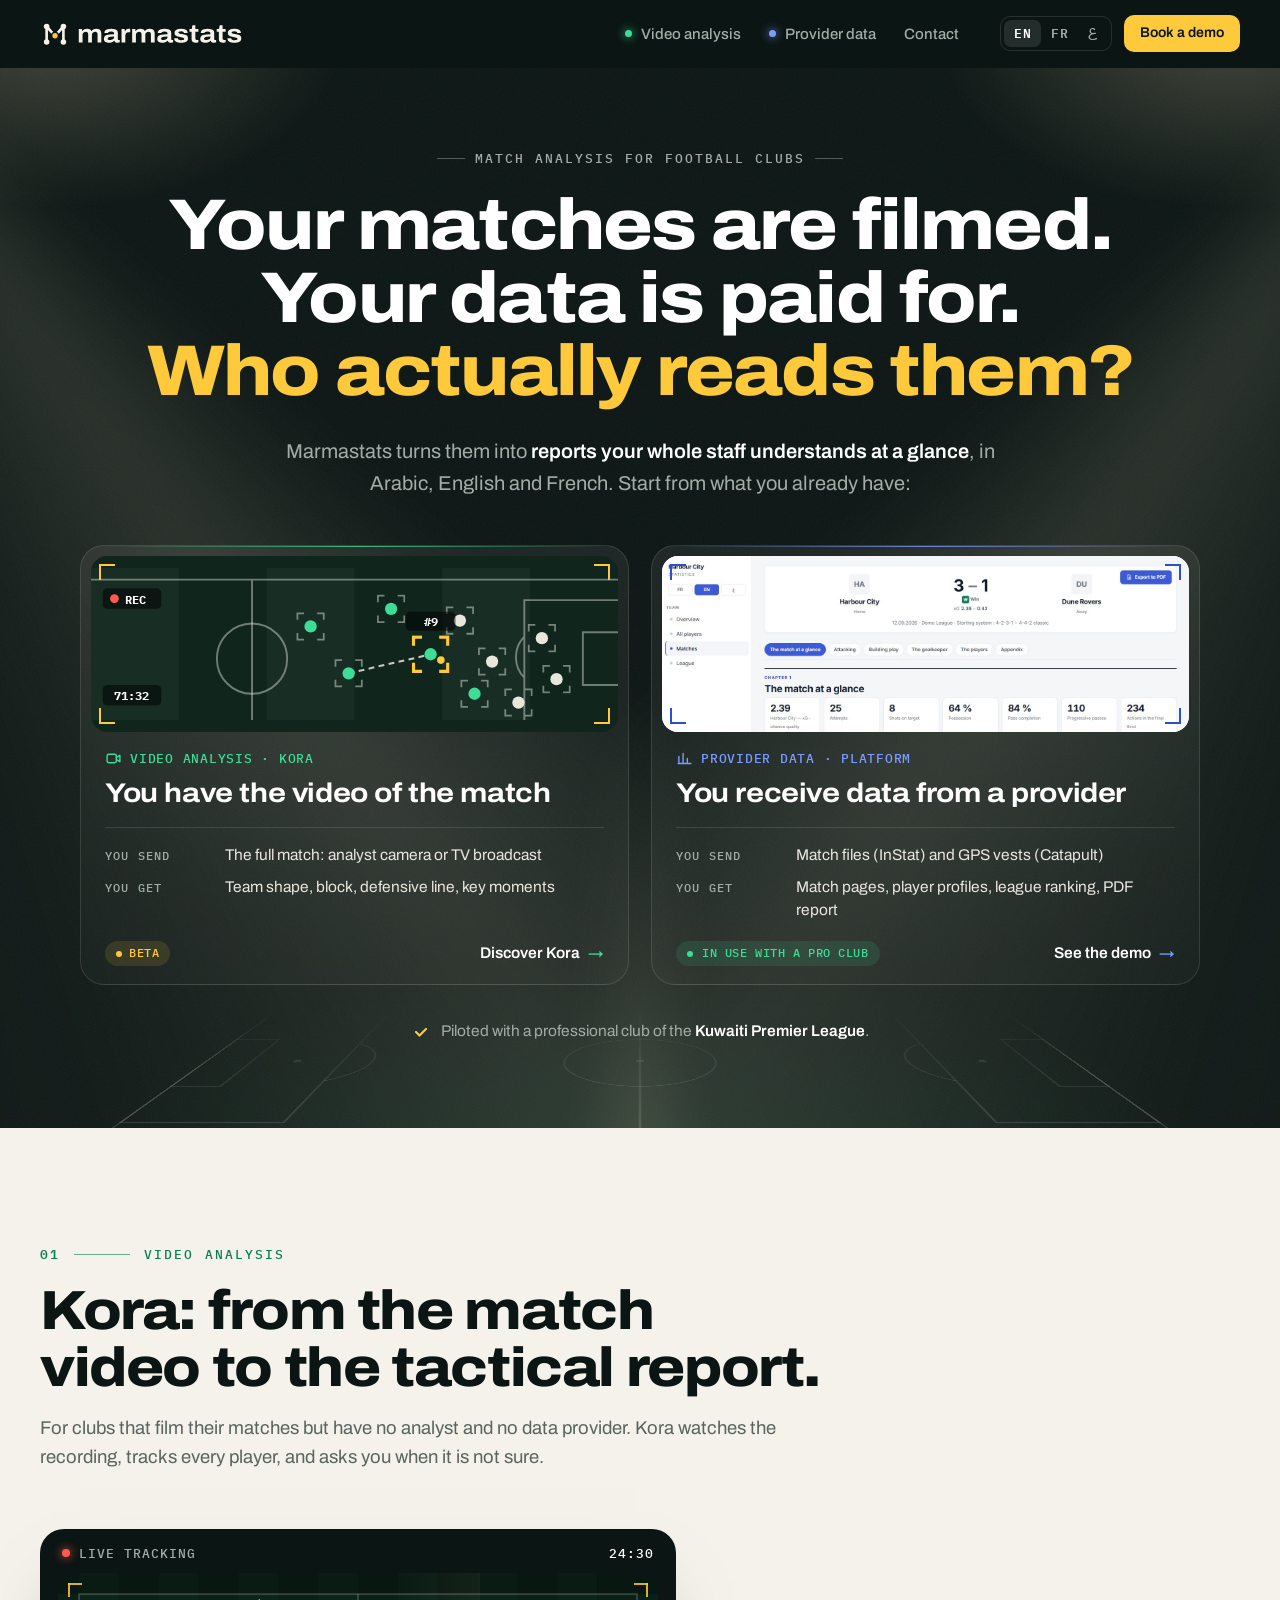
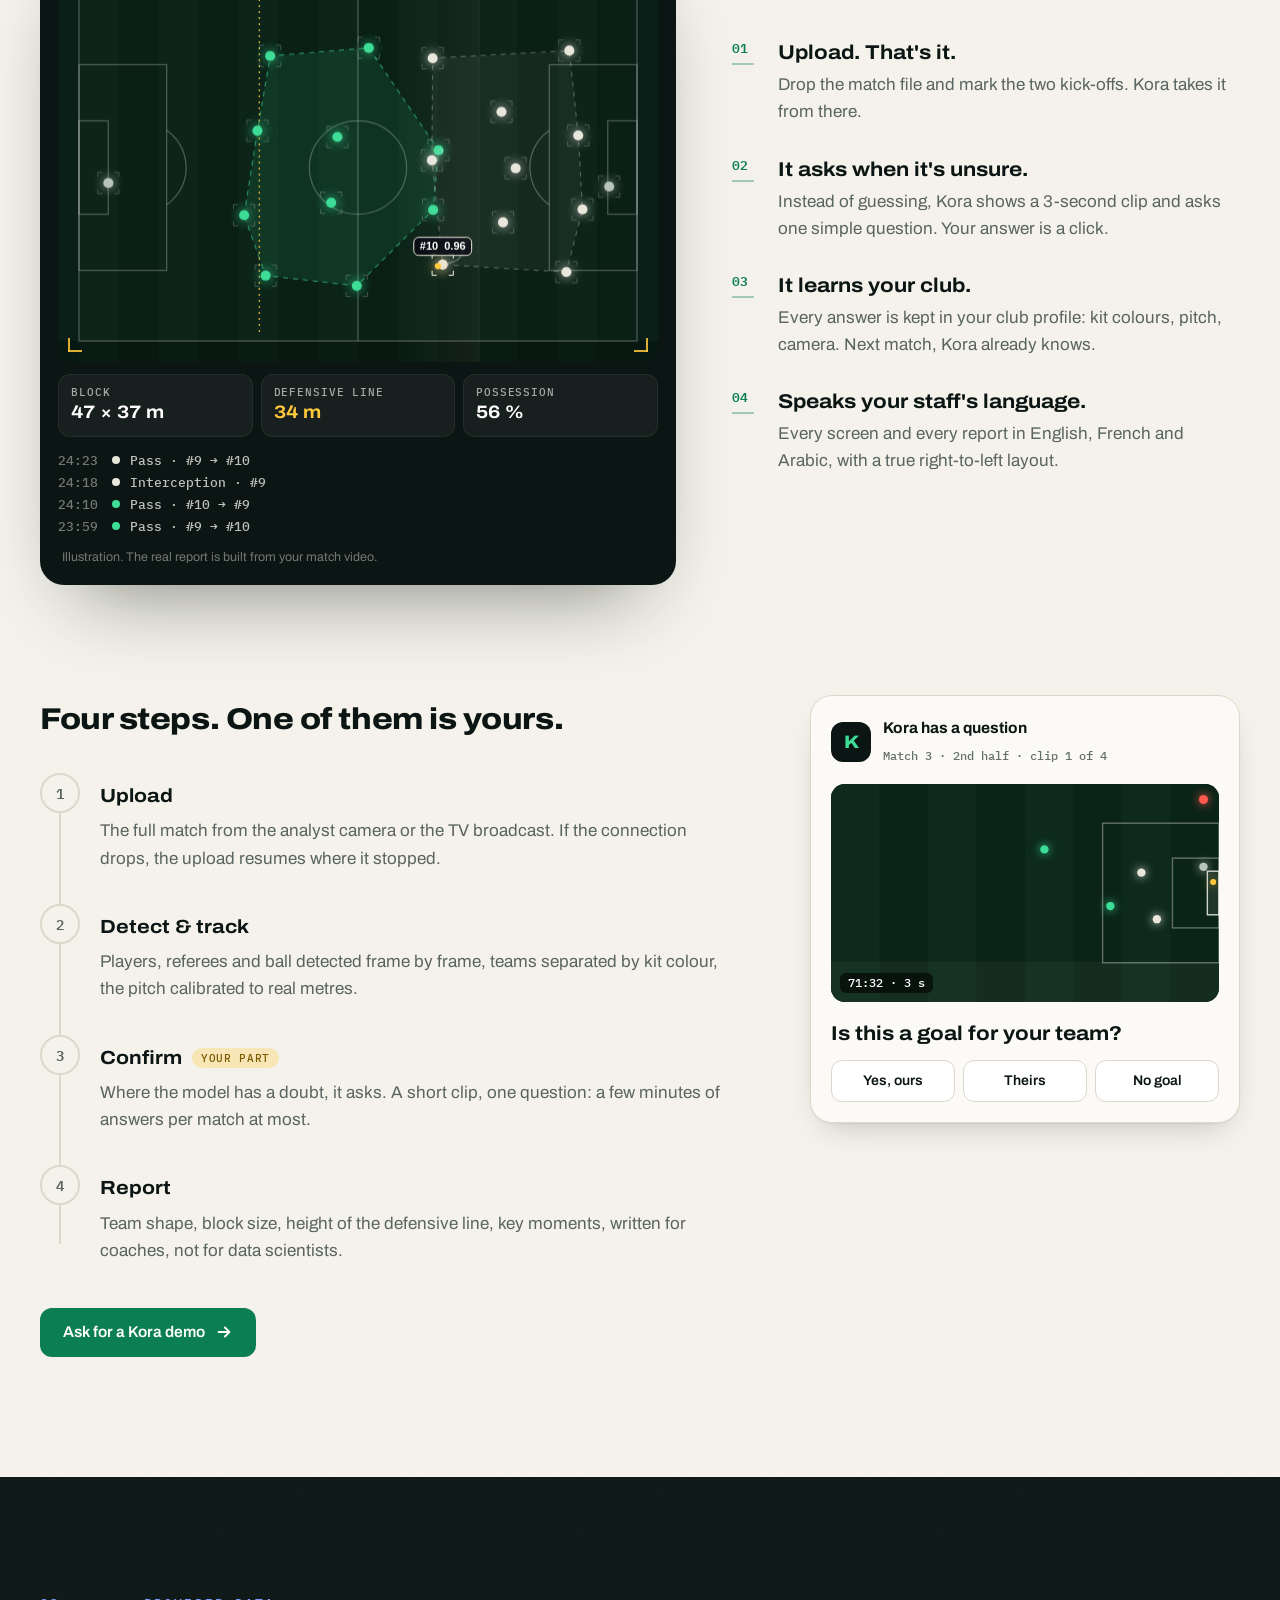
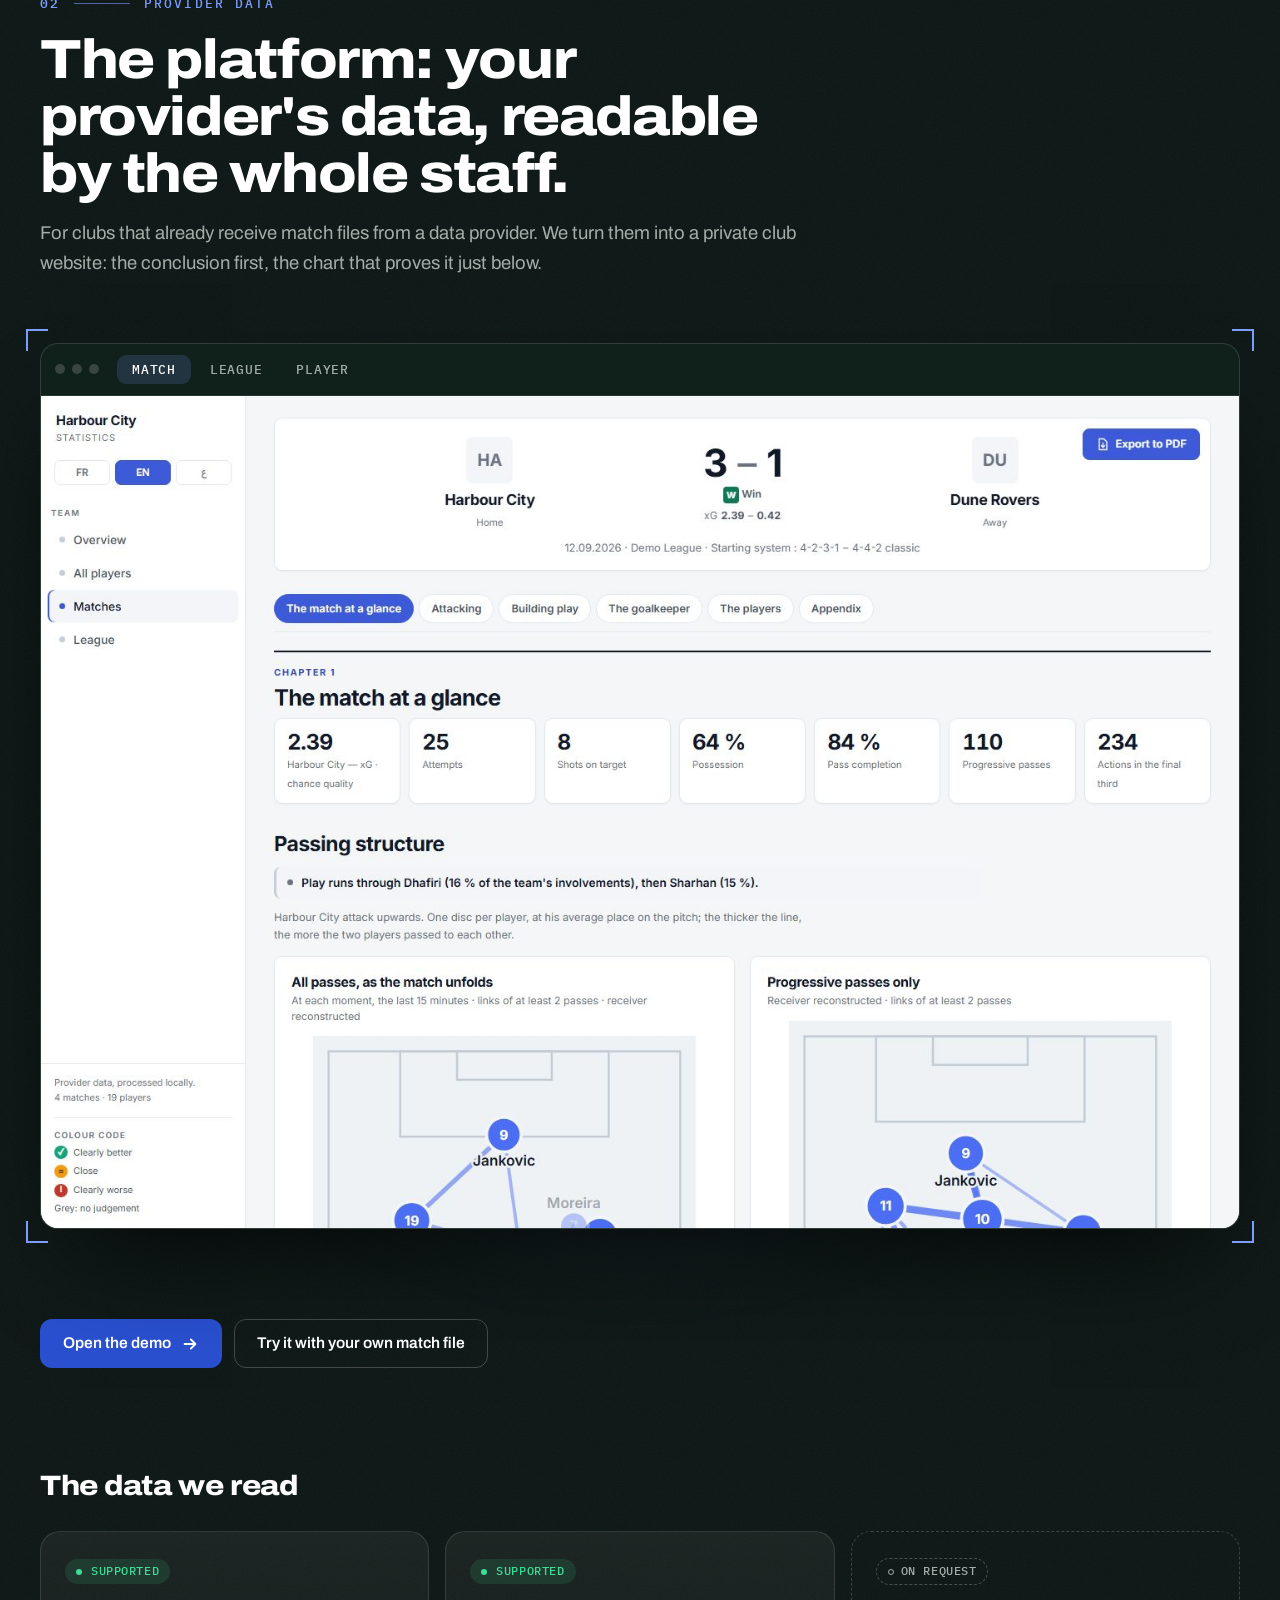
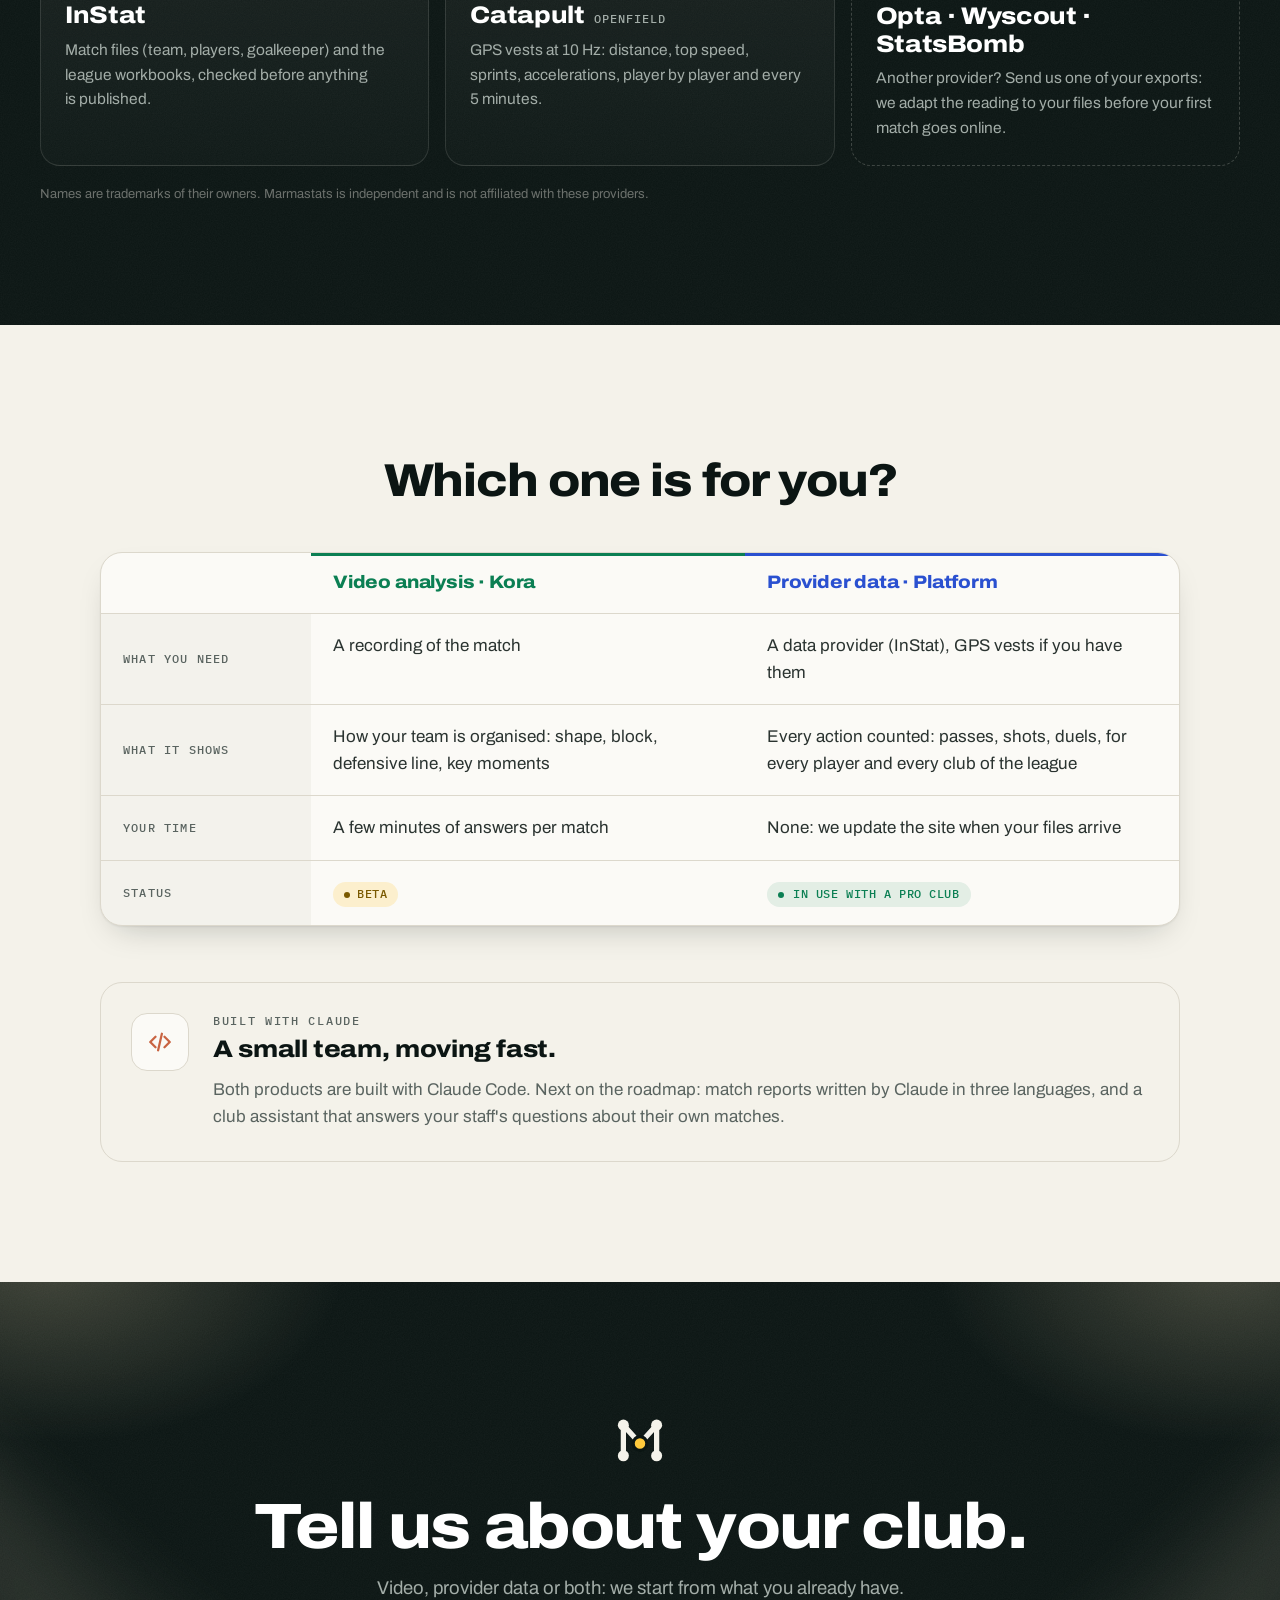
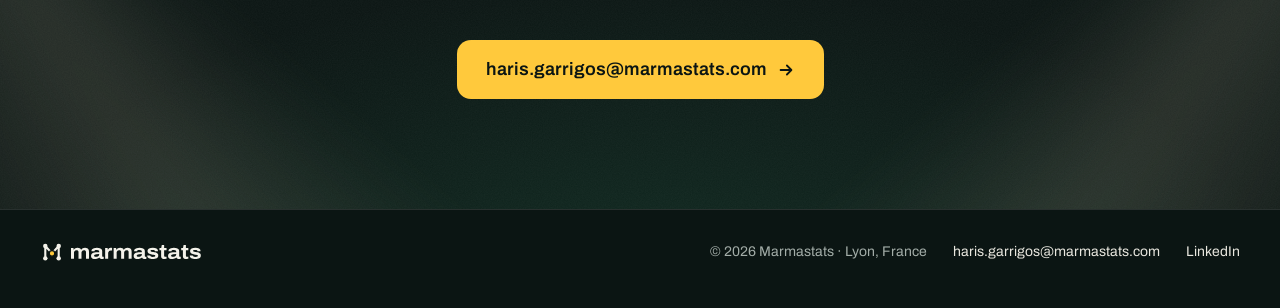
==== commit 1f38ed04: "Charte graphique « Sous les projecteurs » : logo, couleurs, typographies, site refait - Logo : M des" ====
--- a/index.html
+++ b/index.html
@@ -5,29 +5,21 @@
 <meta name="viewport" content="width=device-width, initial-scale=1">
 <title>Marmastats — Match analysis for football clubs</title>
 <meta name="description" content="Two ways in: Kora reads the video of your match, the data platform turns your provider's exports into a private club website. English, French and Arabic.">
-<meta name="theme-color" content="#ffffff">
+<meta name="theme-color" content="#0B1513">
 <meta property="og:title" content="Marmastats — Match analysis for football clubs">
 <meta property="og:description" content="Video analysis (Kora) and provider data (InStat, Catapult GPS) turned into reports your whole staff can read. English, French and Arabic.">
 <meta property="og:type" content="website">
 <meta property="og:url" content="https://marmastats.com/">
-<link rel="icon" href="assets/favicon.svg?v=4" type="image/svg+xml">
+<link rel="icon" href="assets/favicon.svg?v=5" type="image/svg+xml">
 <link rel="preconnect" href="https://fonts.googleapis.com">
 <link rel="preconnect" href="https://fonts.gstatic.com" crossorigin>
-<link href="https://fonts.googleapis.com/css2?family=Inter:wght@400;500;600&family=Space+Grotesk:wght@500;600;700&family=IBM+Plex+Sans+Arabic:wght@400;500;600;700&display=swap" rel="stylesheet">
-<link rel="stylesheet" href="styles.css?v=4">
+<link href="https://fonts.googleapis.com/css2?family=Archivo:wdth,wght@62..125,100..900&family=IBM+Plex+Mono:wght@500;600&family=Alexandria:wght@500..800&family=IBM+Plex+Sans+Arabic:wght@400;500;600&display=swap" rel="stylesheet">
+<link rel="stylesheet" href="styles.css?v=5">
 </head>
 <body>
 
 <header class="nav" id="nav">
-  <a class="brand" href="#top" aria-label="Marmastats">
-    <svg class="brand-mark" viewBox="0 0 32 32" aria-hidden="true">
-      <path d="M7 24.5V8.5l9 10 9-10v16" fill="none" stroke="currentColor" stroke-width="2.2" stroke-linecap="round" stroke-linejoin="round"/>
-      <circle cx="7" cy="24.5" r="2.7" fill="currentColor"/><circle cx="7" cy="8.5" r="2.7" fill="currentColor"/>
-      <circle cx="25" cy="8.5" r="2.7" fill="currentColor"/><circle cx="25" cy="24.5" r="2.7" fill="currentColor"/>
-      <circle cx="16" cy="18.5" r="3.4" class="bm-ball"/>
-    </svg>
-    <span class="brand-word" translate="no">marma<b>stats</b></span>
-  </a>
+  <a class="brand" href="#top"><img src="assets/brand/logo-craie.svg?v=5" alt="Marmastats" width="204" height="30"></a>
   <nav class="nav-links" aria-label="Main">
     <a href="#video" class="nl-video" data-i18n="nav.video">Video analysis</a>
     <a href="#data" class="nl-data" data-i18n="nav.data">Provider data</a>
@@ -39,60 +31,78 @@
       <button data-lang="fr" aria-pressed="false">FR</button>
       <button data-lang="ar" aria-pressed="false" lang="ar">ع</button>
     </div>
-    <a class="btn btn-small" href="mailto:haris.garrigos@marmastats.com?subject=Marmastats%20demo" data-i18n="nav.cta">Book a demo</a>
+    <a class="btn btn-ballon btn-small" href="mailto:haris.garrigos@marmastats.com?subject=Marmastats%20demo" data-i18n="nav.cta">Book a demo</a>
   </div>
 </header>
 
 <main id="top">
-  <!-- HERO : two doors -->
-  <section class="hero">
-    <p class="eyebrow reveal" data-i18n="hero.eyebrow">Match analysis for football clubs</p>
-    <h1 class="reveal" data-i18n-html="hero.title">Your matches are filmed. Your data is paid for. <em>Who actually reads them?</em></h1>
-    <p class="lead reveal" data-i18n-html="hero.sub">Marmastats turns them into <b>reports your whole staff understands at a glance</b>, in Arabic, English and French. Start from what you already have:</p>
-
-    <div class="doors">
-      <a class="door door-video reveal" href="#video">
-        <svg class="door-pic" viewBox="0 0 360 104" aria-hidden="true">
-          <defs><symbol id="dpb" viewBox="-10 -10 20 20"><path d="M-9-4.5V-9h4.5M4.5-9H9v4.5M9 4.5V9H4.5M-4.5 9H-9V4.5"/></symbol></defs>
-          <rect width="360" height="104" class="dp-grass"/>
-          <g class="dp-stripes"><rect x="0" width="60" height="104"/><rect x="120" width="60" height="104"/><rect x="240" width="60" height="104"/></g>
-          <g class="dp-lines" fill="none"><path d="M0 8h360M110 8v96M360 22h-64v82M360 44h-24v36h24M296 47a20 20 0 0 0 0 28"/><circle cx="110" cy="62" r="24"/></g>
-          <path class="dp-pass" d="M176 72 228 60"/>
-          <g class="dp-us"><circle cx="150" cy="40" r="4.2"/><circle cx="176" cy="72" r="4.2"/><circle cx="205" cy="28" r="4.2"/><circle cx="232" cy="59" r="4.2"/><circle cx="262" cy="86" r="4.2"/></g>
-          <g class="dp-them"><circle cx="252" cy="36" r="4.2"/><circle cx="274" cy="64" r="4.2"/><circle cx="308" cy="48" r="4.2"/><circle cx="318" cy="76" r="4.2"/><circle cx="292" cy="92" r="4.2"/></g>
-          <g class="dp-track"><use href="#dpb" x="140" y="30" width="20" height="20"/><use href="#dpb" x="166" y="62" width="20" height="20"/><use href="#dpb" x="195" y="18" width="20" height="20"/><use href="#dpb" x="252" y="76" width="20" height="20"/><use href="#dpb" x="242" y="26" width="20" height="20"/><use href="#dpb" x="264" y="54" width="20" height="20"/><use href="#dpb" x="298" y="38" width="20" height="20"/><use href="#dpb" x="308" y="66" width="20" height="20"/><use href="#dpb" x="282" y="82" width="20" height="20"/></g>
-          <use href="#dpb" class="dp-focus" x="219" y="46" width="26" height="26"/>
-          <circle class="dp-ball" cx="239" cy="63" r="2.4"/>
-          <g class="dp-tag"><rect x="215" y="30" width="34" height="13" rx="3"/><text x="232" y="39.5">#9</text></g>
-          <g class="dp-rec"><rect x="8" y="14" width="40" height="14" rx="3"/><circle cx="16" cy="21" r="3"/><text x="23" y="24.5">REC</text></g>
-          <g class="dp-time"><rect x="8" y="80" width="40" height="14" rx="3"/><text x="28" y="90.5">71:32</text></g>
-        </svg>
-        <span class="door-tag"><svg viewBox="0 0 24 24" aria-hidden="true"><rect x="3" y="6" width="13" height="12" rx="2.5"/><path d="m16 10.5 5-3v9l-5-3"/></svg><span data-i18n="door.v.tag">Video analysis · Kora</span></span>
-        <h2 data-i18n="door.v.title">You have the video of the match</h2>
-        <dl class="door-facts">
-          <div><dt data-i18n="door.in">You send</dt><dd data-i18n="door.v.in">The full match: analyst camera or TV broadcast</dd></div>
-          <div><dt data-i18n="door.out">You get</dt><dd data-i18n="door.v.out">Team shape, block, defensive line, key moments</dd></div>
-        </dl>
-        <span class="door-foot"><span class="status beta" data-i18n="door.v.status">Beta</span><span class="door-go" data-i18n="door.v.go">Discover Kora</span></span>
-      </a>
-      <a class="door door-data reveal" href="#data">
-        <span class="door-pic door-shot"><img src="assets/shots/match-en.jpg" alt="" width="1440" height="1000" decoding="async"></span>
-        <span class="door-tag"><svg viewBox="0 0 24 24" aria-hidden="true"><path d="M4 19V9m6 10V5m6 14v-7m5 7H3"/></svg><span data-i18n="door.d.tag">Provider data · Platform</span></span>
-        <h2 data-i18n="door.d.title">You receive data from a provider</h2>
-        <dl class="door-facts">
-          <div><dt data-i18n="door.in">You send</dt><dd data-i18n="door.d.in">Match files (InStat) and GPS vests (Catapult)</dd></div>
-          <div><dt data-i18n="door.out">You get</dt><dd data-i18n="door.d.out">Match pages, player profiles, league ranking, PDF report</dd></div>
-        </dl>
-        <span class="door-foot"><span class="status live" data-i18n="door.d.status">In use with a pro club</span><span class="door-go" data-i18n="door.d.go">See the demo</span></span>
-      </a>
-    </div>
-    <p class="trust reveal"><svg viewBox="0 0 20 20" aria-hidden="true"><path d="m5 10 3.5 3.5L15 7" fill="none" stroke="currentColor" stroke-width="2.2" stroke-linecap="round" stroke-linejoin="round"/></svg><span data-i18n-html="pilot.line">Piloted with a professional club of the <b>Kuwaiti Premier League</b>.</span></p>
-  </section>
-
-  <!-- ============ VIDEO : KORA ============ -->
+  <!-- HERO : under the floodlights -->
+  <section class="hero dark">
+    <div class="hero-fx" aria-hidden="true">
+      <span class="beam beam-l"></span><span class="beam beam-r"></span>
+      <svg class="hero-pitch" viewBox="-20 -20 1090 720"><g fill="none" stroke="currentColor" stroke-width="2.4">
+        <rect x="0" y="0" width="1050" height="680"/><path d="M525 0v680"/><circle cx="525" cy="340" r="91.5"/><circle cx="525" cy="340" r="4" fill="currentColor"/>
+        <rect x="0" y="138.5" width="165" height="403"/><rect x="0" y="248.5" width="55" height="183"/><path d="M165 267a91.5 91.5 0 0 1 0 146"/><circle cx="110" cy="340" r="4" fill="currentColor"/>
+        <rect x="885" y="138.5" width="165" height="403"/><rect x="995" y="248.5" width="55" height="183"/><path d="M885 267a91.5 91.5 0 0 0 0 146"/><circle cx="940" cy="340" r="4" fill="currentColor"/>
+      </g></svg>
+      <span class="grain"></span>
+    </div>
+
+    <div class="hero-in">
+      <p class="eyebrow reveal" data-i18n="hero.eyebrow">Match analysis for football clubs</p>
+      <h1 class="reveal" data-i18n-html="hero.title">Your matches are filmed.<br>Your data is paid for.<br><em>Who actually reads them?</em></h1>
+      <p class="lead reveal" data-i18n-html="hero.sub">Marmastats turns them into <b>reports your whole staff understands at a glance</b>, in Arabic, English and French. Start from what you already have:</p>
+
+      <div class="doors">
+        <a class="door door-video reveal" href="#video">
+          <span class="door-media brk">
+            <svg class="door-pic" viewBox="0 0 360 104" aria-hidden="true">
+              <defs><symbol id="dpb" viewBox="-10 -10 20 20"><path d="M-9-4.5V-9h4.5M4.5-9H9v4.5M9 4.5V9H4.5M-4.5 9H-9V4.5"/></symbol></defs>
+              <rect width="360" height="104" class="dp-grass"/>
+              <g class="dp-stripes"><rect x="0" width="60" height="104"/><rect x="120" width="60" height="104"/><rect x="240" width="60" height="104"/></g>
+              <g class="dp-lines" fill="none"><path d="M0 8h360M110 8v96M360 22h-64v82M360 44h-24v36h24M296 47a20 20 0 0 0 0 28"/><circle cx="110" cy="62" r="24"/></g>
+              <path class="dp-pass" d="M176 72 228 60"/>
+              <g class="dp-us"><circle cx="150" cy="40" r="4.2"/><circle cx="176" cy="72" r="4.2"/><circle cx="205" cy="28" r="4.2"/><circle cx="232" cy="59" r="4.2"/><circle cx="262" cy="86" r="4.2"/></g>
+              <g class="dp-them"><circle cx="252" cy="36" r="4.2"/><circle cx="274" cy="64" r="4.2"/><circle cx="308" cy="48" r="4.2"/><circle cx="318" cy="76" r="4.2"/><circle cx="292" cy="92" r="4.2"/></g>
+              <g class="dp-track"><use href="#dpb" x="140" y="30" width="20" height="20"/><use href="#dpb" x="166" y="62" width="20" height="20"/><use href="#dpb" x="195" y="18" width="20" height="20"/><use href="#dpb" x="252" y="76" width="20" height="20"/><use href="#dpb" x="242" y="26" width="20" height="20"/><use href="#dpb" x="264" y="54" width="20" height="20"/><use href="#dpb" x="298" y="38" width="20" height="20"/><use href="#dpb" x="308" y="66" width="20" height="20"/><use href="#dpb" x="282" y="82" width="20" height="20"/></g>
+              <use href="#dpb" class="dp-focus" x="219" y="46" width="26" height="26"/>
+              <circle class="dp-ball" cx="239" cy="63" r="2.6"/>
+              <g class="dp-tag"><rect x="215" y="30" width="34" height="13" rx="3"/><text x="232" y="39.5">#9</text></g>
+              <g class="dp-rec"><rect x="8" y="14" width="40" height="14" rx="3"/><circle cx="16" cy="21" r="3"/><text x="23" y="24.5">REC</text></g>
+              <g class="dp-time"><rect x="8" y="80" width="40" height="14" rx="3"/><text x="28" y="90.5">71:32</text></g>
+            </svg>
+          </span>
+          <span class="door-body">
+            <span class="door-tag"><svg viewBox="0 0 24 24" aria-hidden="true"><rect x="3" y="6" width="13" height="12" rx="2.5"/><path d="m16 10.5 5-3v9l-5-3"/></svg><span data-i18n="door.v.tag">Video analysis · Kora</span></span>
+            <h2 data-i18n="door.v.title">You have the video of the match</h2>
+            <dl class="door-facts">
+              <div><dt data-i18n="door.in">You send</dt><dd data-i18n="door.v.in">The full match: analyst camera or TV broadcast</dd></div>
+              <div><dt data-i18n="door.out">You get</dt><dd data-i18n="door.v.out">Team shape, block, defensive line, key moments</dd></div>
+            </dl>
+            <span class="door-foot"><span class="status beta" data-i18n="door.v.status">Beta</span><span class="door-go" data-i18n="door.v.go">Discover Kora</span></span>
+          </span>
+        </a>
+        <a class="door door-data reveal" href="#data">
+          <span class="door-media brk door-shot"><img src="assets/shots/match-en.jpg" alt="" width="1440" height="1000" decoding="async"></span>
+          <span class="door-body">
+            <span class="door-tag"><svg viewBox="0 0 24 24" aria-hidden="true"><path d="M4 19V9m6 10V5m6 14v-7m5 7H3"/></svg><span data-i18n="door.d.tag">Provider data · Platform</span></span>
+            <h2 data-i18n="door.d.title">You receive data from a provider</h2>
+            <dl class="door-facts">
+              <div><dt data-i18n="door.in">You send</dt><dd data-i18n="door.d.in">Match files (InStat) and GPS vests (Catapult)</dd></div>
+              <div><dt data-i18n="door.out">You get</dt><dd data-i18n="door.d.out">Match pages, player profiles, league ranking, PDF report</dd></div>
+            </dl>
+            <span class="door-foot"><span class="status live" data-i18n="door.d.status">In use with a pro club</span><span class="door-go" data-i18n="door.d.go">See the demo</span></span>
+          </span>
+        </a>
+      </div>
+      <p class="trust reveal"><svg viewBox="0 0 20 20" aria-hidden="true"><path d="m5 10 3.5 3.5L15 7" fill="none" stroke="currentColor" stroke-width="2.2" stroke-linecap="round" stroke-linejoin="round"/></svg><span data-i18n-html="pilot.line">Piloted with a professional club of the <b>Kuwaiti Premier League</b>.</span></p>
+    </div>
+  </section>
+
+  <!-- ============ 01 VIDEO : KORA ============ -->
   <section class="part part-video" id="video">
     <div class="part-head reveal">
-      <p class="part-label"><span class="part-num">1</span><span data-i18n="v.label">Video analysis</span></p>
+      <p class="part-label"><span class="part-num">01</span><span class="part-rule"></span><span data-i18n="v.label">Video analysis</span></p>
       <h2 data-i18n="v.title">Kora: from the match video to the tactical report.</h2>
       <p class="sub" data-i18n="v.sub">For clubs that film their matches but have no analyst and no data provider. Kora watches the recording, tracks every player, and asks you when it is not sure.</p>
     </div>
@@ -103,10 +113,10 @@
           <span class="live"><i></i><span data-i18n="viz.live">Live tracking</span></span>
           <span class="clock" id="clock">00:00</span>
         </div>
-        <div class="pitch-box"><canvas id="pitch" aria-label="Animated illustration: players tracked on a football pitch" role="img"></canvas></div>
+        <div class="pitch-box brk"><canvas id="pitch" aria-label="Animated illustration: players tracked on a football pitch" role="img"></canvas></div>
         <div class="metrics">
           <div class="metric"><span class="m-label" data-i18n="viz.block">Block</span><b id="m-block">—</b></div>
-          <div class="metric"><span class="m-label" data-i18n="viz.line">Defensive line</span><b id="m-line">—</b></div>
+          <div class="metric m-line"><span class="m-label" data-i18n="viz.line">Defensive line</span><b id="m-line">—</b></div>
           <div class="metric"><span class="m-label" data-i18n="viz.poss">Possession</span><b id="m-poss">—</b></div>
         </div>
         <ol class="feed" id="feed" aria-live="off"></ol>
@@ -153,27 +163,30 @@
     </div>
   </section>
 
-  <!-- ============ DATA : PLATFORM ============ -->
-  <section class="part part-data" id="data">
+  <!-- ============ 02 DATA : PLATFORM ============ -->
+  <section class="part part-data dark" id="data">
+    <span class="grain" aria-hidden="true"></span>
     <div class="part-head reveal">
-      <p class="part-label"><span class="part-num">2</span><span data-i18n="d.label">Provider data</span></p>
+      <p class="part-label"><span class="part-num">02</span><span class="part-rule"></span><span data-i18n="d.label">Provider data</span></p>
       <h2 data-i18n="d.title">The platform: your provider's data, readable by the whole staff.</h2>
       <p class="sub" data-i18n="d.sub">For clubs that already receive match files from a data provider. We turn them into a private club website: the conclusion first, the chart that proves it just below.</p>
     </div>
 
-    <div class="browser reveal">
-      <div class="browser-bar">
-        <span class="dots"><i></i><i></i><i></i></span>
-        <div class="tabs" role="tablist">
-          <button role="tab" aria-selected="true" data-shot="match" data-i18n="plat.tab1">Match</button>
-          <button role="tab" aria-selected="false" data-shot="ligue" data-i18n="plat.tab2">League</button>
-          <button role="tab" aria-selected="false" data-shot="joueur" data-i18n="plat.tab3">Player</button>
-        </div>
-      </div>
-      <div class="shots" id="shots">
-        <img data-shot="match" class="on" src="assets/shots/match-en.jpg" alt="Match report screen of the platform (demo data)" width="1440" height="1000" loading="lazy">
-        <img data-shot="ligue" src="assets/shots/ligue-en.jpg" alt="League standings screen (demo data)" width="1440" height="1000" loading="lazy">
-        <img data-shot="joueur" src="assets/shots/joueur-en.jpg" alt="Player profile and radar screen (demo data)" width="1440" height="1000" loading="lazy">
+    <div class="browser-wrap brk reveal">
+      <div class="browser">
+        <div class="browser-bar">
+          <span class="dots"><i></i><i></i><i></i></span>
+          <div class="tabs" role="tablist">
+            <button role="tab" aria-selected="true" data-shot="match" data-i18n="plat.tab1">Match</button>
+            <button role="tab" aria-selected="false" data-shot="ligue" data-i18n="plat.tab2">League</button>
+            <button role="tab" aria-selected="false" data-shot="joueur" data-i18n="plat.tab3">Player</button>
+          </div>
+        </div>
+        <div class="shots" id="shots">
+          <img data-shot="match" class="on" src="assets/shots/match-en.jpg" alt="Match report screen of the platform (demo data)" width="1440" height="1000" loading="lazy">
+          <img data-shot="ligue" src="assets/shots/ligue-en.jpg" alt="League standings screen (demo data)" width="1440" height="1000" loading="lazy">
+          <img data-shot="joueur" src="assets/shots/joueur-en.jpg" alt="Player profile and radar screen (demo data)" width="1440" height="1000" loading="lazy">
+        </div>
       </div>
     </div>
     <p class="shot-cap reveal"><span id="shot-cap" data-i18n="plat.cap.match">The match at a glance, then passing structure, attacking, building play and the goalkeeper.</span> <span class="muted" data-i18n="plat.demo">Demo data: invented league.</span></p>
@@ -194,11 +207,11 @@
         <article class="src reveal">
           <span class="status live" data-i18n="src.ok">Supported</span>
           <h4 translate="no">Catapult <small>OpenField</small></h4>
-          <p data-i18n="src.catapult">GPS vests at 10 Hz: distance, top speed, sprints, accelerations, minute by minute and player by player.</p>
+          <p data-i18n="src.catapult">GPS vests at 10 Hz: distance, top speed, sprints, accelerations, player by player and every 5 minutes.</p>
         </article>
         <article class="src src-next reveal">
           <span class="status next" data-i18n="src.next">On request</span>
-          <h4 translate="no">Opta · Wyscout · StatsBomb</h4>
+          <h4 translate="no">Opta&nbsp;· Wyscout&nbsp;· StatsBomb</h4>
           <p data-i18n="src.other">Another provider? Send us one of your exports: we adapt the reading to your files before your first match goes online.</p>
         </article>
       </div>
@@ -216,15 +229,12 @@
         <span role="columnheader" class="c-data" data-i18n="cmp.data">Provider data · Platform</span>
       </div>
       <div class="cmp-row" role="row"><span role="rowheader" data-i18n="cmp.r1">What you need</span><span role="cell" data-i18n="cmp.r1v">A recording of the match</span><span role="cell" data-i18n="cmp.r1d">A data provider (InStat), GPS vests if you have them</span></div>
-      <div class="cmp-row" role="row"><span role="rowheader" data-i18n="cmp.r2">What it shows</span><span role="cell" data-i18n="cmp.r2v">How your team is organised: shape, block, defensive line, key moments</span><span role="cell" data-i18n="cmp.r2d">Every action counted: passes, shots, duels, every player, every club of the league</span></div>
-      <div class="cmp-row" role="row"><span role="rowheader" data-i18n="cmp.r3">Your time</span><span role="cell" data-i18n="cmp.r3v">A few minutes of answers per match</span><span role="cell" data-i18n="cmp.r3d">None: the site updates when the files arrive</span></div>
+      <div class="cmp-row" role="row"><span role="rowheader" data-i18n="cmp.r2">What it shows</span><span role="cell" data-i18n="cmp.r2v">How your team is organised: shape, block, defensive line, key moments</span><span role="cell" data-i18n="cmp.r2d">Every action counted: passes, shots, duels, for every player and every club of the league</span></div>
+      <div class="cmp-row" role="row"><span role="rowheader" data-i18n="cmp.r3">Your time</span><span role="cell" data-i18n="cmp.r3v">A few minutes of answers per match</span><span role="cell" data-i18n="cmp.r3d">None: we update the site when your files arrive</span></div>
       <div class="cmp-row" role="row"><span role="rowheader" data-i18n="cmp.r4">Status</span><span role="cell"><span class="status beta" data-i18n="door.v.status">Beta</span></span><span role="cell"><span class="status live" data-i18n="door.d.status">In use with a pro club</span></span></div>
     </div>
-  </section>
-
-  <!-- ============ PILOT + CLAUDE ============ -->
-  <section class="section about reveal">
-    <div class="claude">
+
+    <div class="claude reveal">
       <div class="claude-mark" aria-hidden="true"><svg viewBox="0 0 40 40"><path d="M14 13 7 20l7 7M26 13l7 7-7 7M22.5 9l-5 22" fill="none" stroke="currentColor" stroke-width="3" stroke-linecap="round" stroke-linejoin="round"/></svg></div>
       <div>
         <p class="kicker" data-i18n="cl.kicker">Built with Claude</p>
@@ -235,22 +245,27 @@
   </section>
 
   <!-- CONTACT -->
-  <section class="section" id="contact">
+  <section class="contact dark" id="contact">
+    <div class="hero-fx" aria-hidden="true"><span class="beam beam-l"></span><span class="beam beam-r"></span><span class="grain"></span></div>
     <div class="cta reveal">
+      <img class="cta-mark" src="assets/brand/symbole-craie.svg?v=5" alt="" width="56" height="56">
       <h2 data-i18n="cta.title">Tell us about your club.</h2>
       <p class="sub" data-i18n="cta.sub">Video, provider data or both: we start from what you already have.</p>
-      <a class="btn btn-big" href="mailto:haris.garrigos@marmastats.com?subject=Marmastats%20for%20our%20club"><span>haris.garrigos@marmastats.com</span><svg viewBox="0 0 20 20" aria-hidden="true"><path d="M4 10h11m-4-5 5 5-5 5" fill="none" stroke="currentColor" stroke-width="2" stroke-linecap="round" stroke-linejoin="round"/></svg></a>
+      <a class="btn btn-ballon btn-big" href="mailto:haris.garrigos@marmastats.com?subject=Marmastats%20for%20our%20club"><span>haris.garrigos@marmastats.com</span><svg viewBox="0 0 20 20" aria-hidden="true"><path d="M4 10h11m-4-5 5 5-5 5" fill="none" stroke="currentColor" stroke-width="2" stroke-linecap="round" stroke-linejoin="round"/></svg></a>
     </div>
   </section>
 </main>
 
-<footer class="foot">
-  <span translate="no" dir="ltr">© 2026 Marmastats · Lyon, France</span>
-  <a href="mailto:haris.garrigos@marmastats.com">haris.garrigos@marmastats.com</a>
-  <a href="https://www.linkedin.com/in/haris-garrigos-926b05151/" target="_blank" rel="noopener">LinkedIn</a>
+<footer class="foot dark">
+  <img src="assets/brand/logo-craie.svg?v=5" alt="Marmastats" width="163" height="24">
+  <span class="foot-links">
+    <span translate="no" dir="ltr">© 2026 Marmastats · Lyon, France</span>
+    <a href="mailto:haris.garrigos@marmastats.com">haris.garrigos@marmastats.com</a>
+    <a href="https://www.linkedin.com/in/haris-garrigos-926b05151/" target="_blank" rel="noopener">LinkedIn</a>
+  </span>
 </footer>
 
-<script src="i18n.js?v=4"></script>
-<script src="main.js?v=4"></script>
+<script src="i18n.js?v=5"></script>
+<script src="main.js?v=5"></script>
 </body>
 </html>
--- a/styles.css
+++ b/styles.css
@@ -1,311 +1,399 @@
-/* Marmastats — light theme. Two products, two colours:
-   video analysis (Kora) = green, provider data (platform) = blue. */
+/* =====================================================================
+   MARMASTATS — charte graphique « Sous les projecteurs »
+   Nuit (fond sombre) · Craie (fond clair) · Ballon (accent, rare)
+   Gazon = Kora, analyse vidéo · Bleu = Plateforme, données fournisseur
+   Motifs : lignes de craie, cadres de suivi, schéma de passes, halos.
+   Référence complète : charte/index.html
+   ===================================================================== */
 :root {
-  --bg: #ffffff;
-  --bg-soft: #f5f7fb;
-  --ink: #0d1526;
-  --text: #253046;
-  --muted: #586378;
-  --dim: #8590a2;
-  --line: #e2e6ee;
-  --video: #0b8a5f;
-  --video-soft: #e4f4ec;
-  --video-tint: #f3faf6;
-  --data: #2d55dc;
-  --data-soft: #e9eefd;
-  --data-tint: #f4f6fe;
-  --warn: #8a5a00;
-  --warn-soft: #fff1d1;
-  --shadow: 0 1px 2px rgba(13, 21, 38, .06), 0 10px 30px -14px rgba(13, 21, 38, .22);
-  --shadow-up: 0 2px 4px rgba(13, 21, 38, .06), 0 22px 44px -18px rgba(13, 21, 38, .32);
-  --display: "Space Grotesk", Inter, system-ui, sans-serif;
-  --body: Inter, system-ui, -apple-system, "Segoe UI", sans-serif;
+  /* couleurs de la marque */
+  --nuit: #0B1513;
+  --nuit-2: #10201B;
+  --nuit-3: #173029;
+  --craie: #F4F2EA;
+  --craie-2: #FBFAF6;
+  --ballon: #FFC93C;
+  /* produits : version vive (sur nuit) et version foncée (sur craie) */
+  --gazon: #3DDC97;
+  --gazon-f: #0B7F53;
+  --bleu: #7C9CFF;
+  --bleu-f: #2A50D0;
+  /* textes et traits */
+  --encre: #0B1513;
+  --texte: #2A3330;
+  --gris: #5A6460;
+  --gris-2: #66706B;
+  --trait: #DCD8CC;
+  --texte-n: #E9E7DF;
+  --gris-n: #A3ADA8;
+  --trait-n: rgba(244, 242, 234, .12);
+  --ambre-f: #7A5900;
+  /* typographies */
+  --display: "Archivo", "Arial Black", system-ui, sans-serif;
+  --body: "Archivo", system-ui, -apple-system, "Segoe UI", sans-serif;
+  --mono: "IBM Plex Mono", ui-monospace, "Cascadia Mono", monospace;
+  --large: 112%;
+  /* mise en page */
+  --gutter: max(20px, calc((100% - 1200px) / 2));
   --ease: cubic-bezier(.2, .7, .2, 1);
-  --gutter: max(20px, calc((100% - 1180px) / 2));
-}
-[lang="ar"] { --display: "IBM Plex Sans Arabic", Inter, system-ui, sans-serif; --body: "IBM Plex Sans Arabic", Inter, system-ui, sans-serif; }
+  --ombre: 0 1px 2px rgba(11, 21, 19, .06), 0 14px 34px -16px rgba(11, 21, 19, .28);
+}
+[lang="ar"] {
+  --display: "Alexandria", "IBM Plex Sans Arabic", system-ui, sans-serif;
+  --body: "IBM Plex Sans Arabic", system-ui, sans-serif;
+  --mono: "IBM Plex Sans Arabic", system-ui, sans-serif;
+  --large: 100%;
+}
 
 *, *::before, *::after { box-sizing: border-box; }
-html { scroll-behavior: smooth; scroll-padding-top: 76px; -webkit-text-size-adjust: 100%; }
-body { margin: 0; font: 16px/1.6 var(--body); color: var(--text); background: var(--bg); overflow-x: hidden; }
+html { scroll-behavior: smooth; scroll-padding-top: 72px; -webkit-text-size-adjust: 100%; }
+body { margin: 0; font: 400 17px/1.6 var(--body); color: var(--texte); background: var(--craie); overflow-x: hidden; -webkit-font-smoothing: antialiased; }
 [lang="ar"] * { letter-spacing: 0 !important; }
 img, svg, canvas { display: block; max-width: 100%; }
 a { color: inherit; }
-h1, h2, h3, h4 { color: var(--ink); text-wrap: balance; }
+h1, h2, h3, h4 { color: var(--encre); text-wrap: balance; font-family: var(--display); font-stretch: var(--large); }
 p { text-wrap: pretty; }
 [hidden] { display: none !important; }
-:focus-visible { outline: 3px solid var(--data); outline-offset: 2px; border-radius: 6px; }
-
-/* ---------- nav ---------- */
+:focus-visible { outline: 3px solid var(--ballon); outline-offset: 3px; border-radius: 6px; }
+::selection { background: var(--ballon); color: var(--nuit); }
+
+/* sections sombres */
+.dark { position: relative; background: var(--nuit); color: var(--texte-n); isolation: isolate; }
+.dark h1, .dark h2, .dark h3, .dark h4 { color: #fff; }
+.grain {
+  position: absolute; inset: 0; z-index: -1; pointer-events: none; opacity: .07;
+  background-image: url("data:image/svg+xml;utf8,<svg xmlns='http://www.w3.org/2000/svg' width='180' height='180'><filter id='n'><feTurbulence type='fractalNoise' baseFrequency='.85' numOctaves='3' stitchTiles='stitch'/><feColorMatrix values='0 0 0 0 1  0 0 0 0 1  0 0 0 0 1  0 0 0 .6 0'/></filter><rect width='100%' height='100%' filter='url(%23n)'/></svg>");
+}
+
+/* cadre de suivi : quatre coins, comme autour d'un joueur suivi */
+.brk { position: relative; }
+.brk::after {
+  --b: 16px; --t: 2px; --c: var(--ballon);
+  content: ""; position: absolute; inset: 8px; pointer-events: none; z-index: 2;
+  background:
+    linear-gradient(var(--c), var(--c)) left top / var(--b) var(--t) no-repeat,
+    linear-gradient(var(--c), var(--c)) left top / var(--t) var(--b) no-repeat,
+    linear-gradient(var(--c), var(--c)) right top / var(--b) var(--t) no-repeat,
+    linear-gradient(var(--c), var(--c)) right top / var(--t) var(--b) no-repeat,
+    linear-gradient(var(--c), var(--c)) left bottom / var(--b) var(--t) no-repeat,
+    linear-gradient(var(--c), var(--c)) left bottom / var(--t) var(--b) no-repeat,
+    linear-gradient(var(--c), var(--c)) right bottom / var(--b) var(--t) no-repeat,
+    linear-gradient(var(--c), var(--c)) right bottom / var(--t) var(--b) no-repeat;
+  transition: inset .35s var(--ease);
+}
+
+/* ---------- navigation (toujours de nuit) ---------- */
 .nav {
-  position: sticky; top: 0; z-index: 50; height: 64px;
-  display: flex; align-items: center; gap: 24px; padding: 0 var(--gutter);
-  background: rgba(255, 255, 255, .86); backdrop-filter: saturate(1.4) blur(12px); -webkit-backdrop-filter: saturate(1.4) blur(12px);
-  border-bottom: 1px solid transparent; transition: border-color .2s;
-}
-.nav.scrolled { border-bottom-color: var(--line); }
-.brand { display: flex; align-items: center; gap: 10px; text-decoration: none; color: var(--ink); flex: none; }
-.brand-mark { width: 30px; height: 30px; }
-.brand-mark .bm-ball { fill: var(--data); stroke: #fff; stroke-width: 1.6; }
-.brand-word { font: 700 21px/1 "Space Grotesk", Inter, sans-serif; letter-spacing: -.02em; direction: ltr; }
-.brand-word b { color: var(--data); font-weight: 700; }
-.nav-links { display: flex; gap: 4px; margin-inline-start: auto; }
-.nav-links a { display: flex; align-items: center; gap: 8px; padding: 8px 12px; border-radius: 10px; color: var(--muted); text-decoration: none; font-weight: 500; font-size: 15px; }
-.nav-links a:hover { color: var(--ink); background: var(--bg-soft); }
-.nl-video::before, .nl-data::before { content: ""; width: 8px; height: 8px; border-radius: 50%; background: var(--video); }
-.nl-data::before { background: var(--data); }
+  position: sticky; top: 0; z-index: 50; height: 68px;
+  display: flex; align-items: center; gap: 28px; padding: 0 var(--gutter);
+  background: var(--nuit); backdrop-filter: saturate(1.3) blur(14px); -webkit-backdrop-filter: saturate(1.3) blur(14px);
+  border-bottom: 1px solid transparent; transition: border-color .25s, background .25s;
+}
+.nav.scrolled { border-bottom-color: var(--trait-n); background: rgba(11, 21, 19, .88); }
+.brand { display: block; flex: none; }
+.brand img { height: 30px; width: auto; }
+.nav-links { display: flex; gap: 2px; margin-inline-start: auto; }
+.nav-links a { display: flex; align-items: center; gap: 9px; padding: 8px 13px; border-radius: 10px; color: var(--gris-n); text-decoration: none; font-weight: 500; font-size: 15px; transition: color .2s, background .2s; }
+.nav-links a:hover { color: #fff; background: rgba(255, 255, 255, .06); }
+.nl-video::before, .nl-data::before { content: ""; width: 7px; height: 7px; border-radius: 50%; background: var(--gazon); box-shadow: 0 0 10px var(--gazon); }
+.nl-data::before { background: var(--bleu); box-shadow: 0 0 10px var(--bleu); }
 .nav-end { display: flex; align-items: center; gap: 12px; }
-.lang { display: flex; padding: 3px; border-radius: 10px; background: var(--bg-soft); border: 1px solid var(--line); }
-.lang button { font: 600 13px/1 var(--body); padding: 7px 10px; border: 0; border-radius: 7px; background: none; color: var(--muted); cursor: pointer; }
-.lang button[aria-pressed="true"] { background: #fff; color: var(--ink); box-shadow: 0 1px 2px rgba(13, 21, 38, .12); }
-
-/* ---------- buttons ---------- */
+.lang { display: flex; padding: 3px; border-radius: 10px; border: 1px solid var(--trait-n); }
+.lang button { font: 600 12.5px/1 var(--mono); letter-spacing: .04em; padding: 7px 10px; border: 0; border-radius: 7px; background: none; color: var(--gris-n); cursor: pointer; }
+.lang button[lang="ar"] { font-family: "IBM Plex Sans Arabic", sans-serif; font-size: 14px; padding-block: 5px; }
+.lang button[aria-pressed="true"] { background: rgba(255, 255, 255, .1); color: #fff; }
+
+/* ---------- boutons ---------- */
 .btn {
-  display: inline-flex; align-items: center; justify-content: center; gap: 8px;
-  padding: 12px 20px; border-radius: 12px; border: 1px solid transparent;
-  background: var(--ink); color: #fff; font: 600 15px/1.2 var(--body); text-decoration: none;
-  transition: transform .2s var(--ease), box-shadow .2s var(--ease), background .2s;
-}
-.btn:hover { transform: translateY(-1px); box-shadow: var(--shadow); }
-.btn svg { width: 18px; height: 18px; flex: none; }
+  display: inline-flex; align-items: center; justify-content: center; gap: 10px;
+  padding: 14px 22px; border-radius: 12px; border: 1px solid transparent;
+  background: var(--nuit); color: #fff; font: 600 15.5px/1.2 var(--body); text-decoration: none; cursor: pointer;
+  transition: transform .25s var(--ease), box-shadow .25s var(--ease), background .2s, border-color .2s;
+}
+.btn:hover { transform: translateY(-2px); }
+.btn svg { width: 18px; height: 18px; flex: none; transition: transform .25s var(--ease); }
+.btn:hover svg { transform: translateX(3px); }
 [dir="rtl"] .btn svg { transform: scaleX(-1); }
-.btn-small { padding: 9px 14px; font-size: 14px; border-radius: 10px; }
-.btn-video { background: var(--video); }
-.btn-data { background: var(--data); }
-.btn-ghost { background: #fff; color: var(--ink); border-color: var(--line); }
-.btn-big { padding: 16px 26px; font-size: 18px; border-radius: 14px; }
-
-/* ---------- hero : the hook, then two doors ---------- */
-.hero {
-  padding: 56px var(--gutter) 64px; text-align: center;
+[dir="rtl"] .btn:hover svg { transform: scaleX(-1) translateX(3px); }
+.btn-small { padding: 9px 15px; font-size: 14px; border-radius: 10px; }
+.btn-ballon { background: var(--ballon); color: var(--nuit); }
+.btn-ballon:hover { box-shadow: 0 10px 34px -8px rgba(255, 201, 60, .55); }
+.btn-video { background: var(--gazon-f); }
+.btn-video:hover { box-shadow: 0 12px 30px -10px rgba(11, 127, 83, .6); }
+.btn-data { background: var(--bleu-f); }
+.btn-data:hover { box-shadow: 0 12px 34px -10px rgba(124, 156, 255, .6); }
+.btn-ghost { background: transparent; color: inherit; border-color: var(--trait); }
+.dark .btn-ghost { border-color: rgba(244, 242, 234, .22); color: #fff; }
+.dark .btn-ghost:hover { border-color: rgba(244, 242, 234, .5); }
+.btn-big { padding: 18px 28px; font-size: 18px; border-radius: 14px; }
+
+/* ---------- haut de page : sous les projecteurs ---------- */
+.hero { padding: 72px var(--gutter) 84px; text-align: center; overflow: hidden; }
+.hero-fx { position: absolute; inset: 0; z-index: -1; overflow: hidden; pointer-events: none; }
+.beam { position: absolute; top: -10%; width: 70%; height: 125%; filter: blur(28px); opacity: .9; }
+.beam-l { left: -18%; background: conic-gradient(from 130deg at 0% 0%, transparent 0deg, rgba(255, 240, 205, .14) 14deg, rgba(255, 240, 205, .03) 32deg, transparent 46deg); }
+.beam-r { right: -18%; background: conic-gradient(from 184deg at 100% 0%, transparent 0deg, rgba(255, 240, 205, .03) 14deg, rgba(255, 240, 205, .14) 32deg, transparent 46deg); }
+.hero-fx::before {
+  content: ""; position: absolute; inset: 0;
   background:
-    radial-gradient(640px 320px at 12% 0%, rgba(11, 138, 95, .10), transparent 70%),
-    radial-gradient(640px 320px at 88% 0%, rgba(45, 85, 220, .10), transparent 70%);
-}
-.eyebrow { margin: 0 0 14px; font: 600 13px/1.4 var(--body); letter-spacing: .1em; text-transform: uppercase; color: var(--muted); }
-.hero h1 { margin: 0 auto; font: 700 clamp(30px, 5.4vw, 64px)/1.08 var(--display); letter-spacing: -.03em; }
-.hero h1 em {
-  font-style: normal; display: inline-block;
-  background: linear-gradient(90deg, var(--video), var(--data)); -webkit-background-clip: text; background-clip: text; color: transparent;
-  padding-bottom: .06em;
-}
-[dir="rtl"] .hero h1 em { background-image: linear-gradient(270deg, var(--video), var(--data)); }
-.lead { margin: 20px auto 0; max-width: 40em; font-size: clamp(17px, 1.7vw, 20px); color: var(--muted); }
-.lead b { color: var(--ink); font-weight: 600; }
-
-.doors { display: grid; grid-template-columns: 1fr 1fr; gap: 22px; max-width: 1080px; margin: 34px auto 0; text-align: start; }
+    radial-gradient(420px 260px at 4% -4%, rgba(255, 236, 190, .22), transparent 70%),
+    radial-gradient(420px 260px at 96% -4%, rgba(255, 236, 190, .22), transparent 70%),
+    radial-gradient(900px 420px at 50% 112%, rgba(61, 220, 151, .10), transparent 70%);
+}
+.hero-pitch {
+  position: absolute; left: 50%; bottom: -6%; width: min(1500px, 140%); color: rgba(244, 242, 234, .16);
+  transform: translateX(-50%) perspective(900px) rotateX(64deg); transform-origin: 50% 100%;
+  -webkit-mask-image: linear-gradient(to top, #000 10%, transparent 82%); mask-image: linear-gradient(to top, #000 10%, transparent 82%);
+}
+.hero-in { position: relative; max-width: 1120px; margin: 0 auto; }
+.eyebrow { display: inline-flex; align-items: center; gap: 10px; margin: 0 0 22px; font: 500 12.5px/1.4 var(--mono); letter-spacing: .16em; text-transform: uppercase; color: var(--gris-n); }
+.eyebrow::before, .eyebrow::after { content: ""; width: 28px; height: 1px; background: rgba(244, 242, 234, .3); }
+.hero h1 { margin: 0 auto; font-size: clamp(36px, 5.6vw, 76px); font-weight: 800; line-height: 1.02; letter-spacing: -.025em; color: #fff; }
+[lang="ar"] .hero h1 { line-height: 1.22; font-weight: 800; }
+.hero h1 em { font-style: normal; color: var(--ballon); }
+.lead { margin: 26px auto 0; max-width: 38em; font-size: clamp(17px, 1.6vw, 20px); color: var(--gris-n); }
+.lead b { color: #fff; font-weight: 600; }
+
+.doors { display: grid; grid-template-columns: 1fr 1fr; gap: 22px; margin: 46px auto 0; text-align: start; }
 .door {
-  --c: var(--video); --c-soft: var(--video-soft);
-  position: relative; display: flex; flex-direction: column; overflow: hidden;
-  background: #fff; border: 1px solid var(--line); border-top: 4px solid var(--c); border-radius: 20px;
-  box-shadow: var(--shadow); color: inherit; text-decoration: none; padding-bottom: 20px;
-  transition: transform .25s var(--ease), box-shadow .25s var(--ease), border-color .25s;
-}
-.door-data { --c: var(--data); --c-soft: var(--data-soft); }
-.door:hover { transform: translateY(-4px); box-shadow: var(--shadow-up); border-color: var(--c); }
-.door-pic { width: 100%; height: 150px; border-bottom: 1px solid var(--line); flex: none; }
-.door-shot { position: relative; display: block; overflow: hidden; background: var(--bg-soft); }
-.door-shot img { position: absolute; top: 0; left: -24.8%; width: 128%; max-width: none; height: auto; }
-[dir="rtl"] .door-shot img { left: -3%; }
-svg.door-pic { background: #2c7a52; direction: ltr; }
-.dp-grass { fill: #2c7a52; }
-.dp-stripes rect { fill: rgba(255, 255, 255, .045); }
-.dp-lines { stroke: rgba(255, 255, 255, .55); stroke-width: 1.3; }
-.dp-pass { stroke: #fff; stroke-width: 1.4; stroke-dasharray: 4 3; fill: none; opacity: .85; }
-.dp-us circle { fill: #fff; }
-.dp-them circle { fill: #ff9f87; }
-.dp-track { fill: none; stroke: rgba(255, 255, 255, .55); stroke-width: 1.2; }
-.dp-focus { fill: none; stroke: #ffd35c; stroke-width: 1.6; }
-.dp-ball { fill: #ffd35c; }
-.dp-tag rect, .dp-rec rect, .dp-time rect { fill: rgba(0, 0, 0, .5); }
-.dp-tag text, .dp-rec text, .dp-time text { fill: #fff; font: 700 8px/1 Inter, sans-serif; }
+  --c: var(--gazon); --c-rgb: 61, 220, 151;
+  position: relative; display: flex; flex-direction: column; overflow: hidden; padding: 10px;
+  background: linear-gradient(180deg, rgba(244, 242, 234, .07), rgba(244, 242, 234, .025));
+  border: 1px solid var(--trait-n); border-radius: 24px; color: inherit; text-decoration: none;
+  transition: transform .35s var(--ease), border-color .35s, box-shadow .35s var(--ease);
+}
+.door-data { --c: var(--bleu); --c-rgb: 124, 156, 255; }
+.door::before { content: ""; position: absolute; inset: 0 24px auto; height: 1px; background: linear-gradient(90deg, transparent, var(--c), transparent); opacity: .8; }
+.door:hover { transform: translateY(-6px); border-color: rgba(var(--c-rgb), .45); box-shadow: 0 34px 80px -34px rgba(var(--c-rgb), .55); }
+.door:hover .brk::after { inset: 12px; }
+.door-media { display: block; height: 176px; border-radius: 16px; overflow: hidden; flex: none; }
+.door-media .door-pic { width: 100%; height: 100%; }
+.door-shot { background: var(--craie-2); }
+.door-shot img { position: absolute; top: 0; left: 0; width: 100%; height: auto; }
+.door-shot.brk::after { --c: var(--bleu-f); }
+svg.door-pic { background: #10261D; direction: ltr; }
+.dp-grass { fill: #10261D; }
+.dp-stripes rect { fill: rgba(255, 255, 255, .035); }
+.dp-lines { stroke: rgba(244, 242, 234, .42); stroke-width: 1.3; }
+.dp-pass { stroke: var(--craie); stroke-width: 1.4; stroke-dasharray: 4 3; fill: none; opacity: .8; }
+.dp-us circle { fill: var(--gazon); }
+.dp-them circle { fill: #E9E6DC; }
+.dp-track { fill: none; stroke: rgba(244, 242, 234, .45); stroke-width: 1.2; }
+.dp-focus { fill: none; stroke: var(--ballon); stroke-width: 1.7; }
+.dp-ball { fill: var(--ballon); }
+.dp-tag rect, .dp-rec rect, .dp-time rect { fill: rgba(0, 0, 0, .55); }
+.dp-tag text, .dp-rec text, .dp-time text { fill: #fff; font: 700 8px/1 "IBM Plex Mono", monospace; }
 .dp-tag text, .dp-time text { text-anchor: middle; }
-.dp-rec circle { fill: #ff5a4f; }
-.door-tag {
-  display: inline-flex; align-items: center; gap: 8px; width: fit-content; margin: 18px 22px 0;
-  padding: 5px 11px; border-radius: 999px; background: var(--c-soft); color: var(--c); font: 600 13px/1.3 var(--body);
-}
-.door-tag svg { width: 16px; height: 16px; fill: none; stroke: currentColor; stroke-width: 2; stroke-linecap: round; stroke-linejoin: round; }
-.door h2 { margin: 10px 22px 0; font: 700 clamp(21px, 2.1vw, 25px)/1.25 var(--display); letter-spacing: -.01em; }
-.door-facts { display: grid; gap: 8px; margin: 14px 22px 0; }
-.door-facts div { display: grid; grid-template-columns: 104px 1fr; gap: 12px; align-items: baseline; }
-.door-facts dt { font: 600 12px/1.4 var(--body); letter-spacing: .06em; text-transform: uppercase; color: var(--dim); }
-.door-facts dd { margin: 0; font-size: 15px; line-height: 1.45; color: var(--text); }
-.door-foot { display: flex; align-items: center; justify-content: space-between; gap: 12px; margin: auto 22px 0; padding-top: 18px; }
-.door-go { font-weight: 600; font-size: 15px; color: var(--c); white-space: nowrap; }
-.door-go::after { content: "→"; display: inline-block; margin-inline-start: 6px; transition: transform .25s var(--ease); }
+.dp-rec circle { fill: #FF5A4F; }
+.door-body { display: flex; flex-direction: column; flex: 1; padding: 18px 14px 8px; }
+.door-tag { display: inline-flex; align-items: center; gap: 8px; width: fit-content; font: 500 12.5px/1.3 var(--mono); letter-spacing: .06em; text-transform: uppercase; color: var(--c); }
+.door-tag svg { width: 17px; height: 17px; fill: none; stroke: currentColor; stroke-width: 2; stroke-linecap: round; stroke-linejoin: round; }
+.door h2 { margin: 10px 0 0; font-size: clamp(22px, 2.2vw, 27px); font-weight: 700; line-height: 1.2; letter-spacing: -.015em; }
+.door-facts { display: grid; gap: 10px; margin: 18px 0 0; padding-top: 16px; border-top: 1px solid var(--trait-n); }
+.door-facts div { display: grid; grid-template-columns: 108px 1fr; gap: 12px; align-items: baseline; }
+.door-facts dt { font: 500 11.5px/1.4 var(--mono); letter-spacing: .1em; text-transform: uppercase; color: var(--gris-n); }
+.door-facts dd { margin: 0; font-size: 15.5px; line-height: 1.45; color: var(--texte-n); }
+.door-foot { display: flex; align-items: center; justify-content: space-between; gap: 12px; margin-top: auto; padding-top: 20px; }
+.door-go { display: inline-flex; align-items: center; font-weight: 600; font-size: 15.5px; color: #fff; white-space: nowrap; }
+.door-go::after { content: "→"; margin-inline-start: 8px; color: var(--c); transition: transform .3s var(--ease); }
 [dir="rtl"] .door-go::after { content: "←"; }
-.door:hover .door-go::after { transform: translateX(4px); }
-[dir="rtl"] .door:hover .door-go::after { transform: translateX(-4px); }
-
-.status { display: inline-flex; align-items: center; gap: 6px; padding: 4px 10px; border-radius: 999px; font: 600 12px/1.3 var(--body); white-space: nowrap; }
+.door:hover .door-go::after { transform: translateX(5px); }
+[dir="rtl"] .door:hover .door-go::after { transform: translateX(-5px); }
+
+.status { display: inline-flex; align-items: center; gap: 7px; padding: 5px 11px; border-radius: 999px; font: 500 11.5px/1.3 var(--mono); letter-spacing: .05em; text-transform: uppercase; white-space: nowrap; }
 .status::before { content: ""; width: 6px; height: 6px; border-radius: 50%; background: currentColor; }
-.status.live { color: #0b6b4a; background: #dff3e9; }
-.status.beta { color: var(--warn); background: var(--warn-soft); }
-.status.next { color: var(--muted); background: var(--bg-soft); border: 1px dashed #c9cfda; }
+.status.live { color: var(--gazon-f); background: rgba(11, 127, 83, .1); }
+.status.beta { color: var(--ambre-f); background: rgba(255, 201, 60, .22); }
+.status.next { color: var(--gris); border: 1px dashed var(--trait); }
 .status.next::before { background: none; border: 1.5px solid currentColor; }
-
-.trust { display: flex; align-items: center; justify-content: center; gap: 8px; margin: 26px 0 0; color: var(--muted); font-size: 15px; }
-.trust svg { width: 20px; height: 20px; color: var(--video); flex: none; }
-.trust b { color: var(--ink); font-weight: 600; }
-
-/* ---------- the two parts ---------- */
-.part { padding: 88px var(--gutter); }
-.part-video { --c: var(--video); --c-soft: var(--video-soft); background: var(--video-tint); border-top: 1px solid #dcefe5; }
-.part-data { --c: var(--data); --c-soft: var(--data-soft); background: var(--data-tint); border-top: 1px solid #dfe5fb; }
-.part-head { max-width: 760px; }
-.part-label { display: inline-flex; align-items: center; gap: 10px; margin: 0; color: var(--c); font: 600 15px/1 var(--body); }
-.part-num { display: grid; place-items: center; width: 28px; height: 28px; border-radius: 8px; background: var(--c); color: #fff; font: 700 15px/1 var(--display); }
-.part h2 { margin: 14px 0 12px; font: 700 clamp(28px, 3.6vw, 42px)/1.12 var(--display); letter-spacing: -.02em; }
-.sub { margin: 0; font-size: 18px; color: var(--muted); max-width: 46em; }
-.part-cta { display: flex; flex-wrap: wrap; gap: 12px; margin-top: 40px; }
-
-/* video: pitch + points */
-.v-grid { display: grid; grid-template-columns: 1.2fr 1fr; gap: 48px; align-items: center; margin-top: 44px; }
-.pitch-frame { background: #0f2219; border-radius: 20px; padding: 16px; box-shadow: var(--shadow-up); color: #e3ece7; }
-.pitch-head { display: flex; justify-content: space-between; align-items: center; padding: 0 4px 12px; font-size: 13px; color: rgba(255, 255, 255, .72); }
-.live { display: inline-flex; align-items: center; gap: 8px; }
-.live i { width: 8px; height: 8px; border-radius: 50%; background: #ff5a4f; animation: blink 1.4s infinite; }
-.clock { font-variant-numeric: tabular-nums; direction: ltr; }
-.pitch-box { border-radius: 12px; overflow: hidden; background: #0a1f15; }
+.dark .status.live { color: var(--gazon); background: rgba(61, 220, 151, .12); }
+.dark .status.beta { color: var(--ballon); background: rgba(255, 201, 60, .12); }
+.dark .status.next { color: var(--gris-n); border-color: rgba(244, 242, 234, .25); }
+
+.trust { display: flex; align-items: center; justify-content: center; gap: 10px; margin: 34px 0 0; color: var(--gris-n); font-size: 15.5px; }
+.trust svg { width: 20px; height: 20px; color: var(--ballon); flex: none; }
+.trust b { color: #fff; font-weight: 600; }
+
+/* ---------- les deux parties ---------- */
+.part { position: relative; padding: 120px var(--gutter); }
+.part-video { --c: var(--gazon-f); background: var(--craie); }
+.part-data { --c: var(--bleu); }
+.part-head { max-width: 940px; }
+.part-label { display: flex; align-items: center; gap: 14px; margin: 0; color: var(--c); font: 500 13px/1 var(--mono); letter-spacing: .16em; text-transform: uppercase; }
+.part-num { font-weight: 600; }
+.part-rule { width: 56px; height: 1px; background: currentColor; opacity: .6; }
+.part h2 { margin: 22px 0 16px; font-size: clamp(32px, 4.3vw, 58px); font-weight: 800; line-height: 1.04; letter-spacing: -.025em; }
+[lang="ar"] .part h2 { line-height: 1.25; }
+.sub { margin: 0; font-size: 18.5px; color: var(--gris); max-width: 44em; }
+.dark .sub { color: var(--gris-n); }
+.part-cta { display: flex; flex-wrap: wrap; gap: 12px; margin-top: 44px; }
+
+/* vidéo : terrain + points */
+.v-grid { display: grid; grid-template-columns: 1.25fr 1fr; gap: 56px; align-items: center; margin-top: 56px; }
+.pitch-frame { background: var(--nuit); border-radius: 24px; padding: 18px; color: var(--texte-n); box-shadow: 0 40px 80px -40px rgba(11, 21, 19, .55); }
+.pitch-head { display: flex; justify-content: space-between; align-items: center; padding: 0 4px 14px; font: 500 12.5px/1 var(--mono); letter-spacing: .08em; text-transform: uppercase; color: var(--gris-n); }
+.live { display: inline-flex; align-items: center; gap: 9px; }
+.live i { width: 8px; height: 8px; border-radius: 50%; background: #FF5A4F; box-shadow: 0 0 10px #FF5A4F; animation: blink 1.4s infinite; }
+.clock { font-variant-numeric: tabular-nums; direction: ltr; color: #fff; }
+.pitch-box { border-radius: 14px; overflow: hidden; background: #0A1F17; }
+.pitch-box.brk::after { --c: rgba(255, 201, 60, .85); --b: 14px; inset: 10px; }
 #pitch { width: 100%; aspect-ratio: 105 / 68; }
 .metrics { display: grid; grid-template-columns: repeat(3, 1fr); gap: 8px; margin-top: 12px; }
-.metric { padding: 8px 10px; border-radius: 10px; background: rgba(255, 255, 255, .06); }
-.m-label { display: block; font-size: 12px; color: rgba(255, 255, 255, .6); }
-.metric b { font: 600 16px/1.3 "Space Grotesk", Inter, sans-serif; color: #fff; font-variant-numeric: tabular-nums; unicode-bidi: isolate; direction: ltr; display: inline-block; }
-.feed { list-style: none; margin: 10px 0 0; padding: 0; height: 88px; overflow: hidden; font-size: 13px; color: rgba(255, 255, 255, .78); }
+.metric { padding: 10px 12px; border-radius: 12px; background: rgba(244, 242, 234, .05); border: 1px solid rgba(244, 242, 234, .06); }
+.m-label { display: block; font: 500 11px/1.3 var(--mono); letter-spacing: .08em; text-transform: uppercase; color: var(--gris-n); }
+.metric b { font: 700 18px/1.4 "Archivo", sans-serif; font-stretch: 112%; color: #fff; font-variant-numeric: tabular-nums; unicode-bidi: isolate; direction: ltr; display: inline-block; }
+.m-line b { color: var(--ballon); }
+.feed { list-style: none; margin: 12px 0 0; padding: 0; height: 88px; overflow: hidden; font: 500 12.5px/1 var(--mono); color: rgba(244, 242, 234, .78); }
 .feed li { display: flex; gap: 10px; align-items: center; height: 22px; animation: feedIn .5s var(--ease); }
-.feed .t { font-variant-numeric: tabular-nums; color: rgba(255, 255, 255, .5); min-width: 44px; direction: ltr; }
-.feed .tag { display: inline-block; width: 8px; height: 8px; border-radius: 2px; }
-.frame-note { margin: 8px 4px 0; font-size: 12px; color: rgba(255, 255, 255, .5); }
+.feed .t { font-variant-numeric: tabular-nums; color: rgba(244, 242, 234, .45); min-width: 44px; direction: ltr; }
+.feed .tag { display: inline-block; width: 8px; height: 8px; border-radius: 50%; }
+.frame-note { margin: 10px 4px 0; font-size: 12.5px; color: rgba(244, 242, 234, .45); }
 @keyframes feedIn { from { opacity: 0; transform: translateY(-6px); } }
 @keyframes blink { 50% { opacity: .25; } }
 
-.points { list-style: none; margin: 0; padding: 0; display: grid; gap: 26px; }
-.points li { padding-inline-start: 18px; border-inline-start: 3px solid var(--video); }
-.points h3 { margin: 0 0 4px; font: 600 19px/1.3 var(--display); }
-.points p { margin: 0; color: var(--muted); }
-
-/* video: steps + question card */
-.how { display: grid; grid-template-columns: 1fr 420px; gap: 64px; align-items: start; margin-top: 80px; }
-.how-title { margin: 0 0 26px; font: 700 26px/1.2 var(--display); }
+.points { list-style: none; margin: 0; padding: 0; display: grid; gap: 30px; counter-reset: pt; }
+.points li { position: relative; padding-inline-start: 46px; counter-increment: pt; }
+.points li::before { content: counter(pt, decimal-leading-zero); position: absolute; inset-inline-start: 0; top: 3px; font: 600 13px/1 var(--mono); color: var(--gazon-f); }
+.points li::after { content: ""; position: absolute; inset-inline-start: 0; top: 24px; width: 22px; height: 2px; background: var(--gazon-f); opacity: .35; }
+.points h3 { margin: 0 0 6px; font-size: 20px; font-weight: 700; line-height: 1.3; }
+.points p { margin: 0; color: var(--gris); }
+
+/* vidéo : étapes + carte question */
+.how { display: grid; grid-template-columns: 1fr 430px; gap: 72px; align-items: start; margin-top: 110px; }
+.how-title { margin: 0 0 30px; font-size: clamp(24px, 2.4vw, 30px); font-weight: 800; letter-spacing: -.015em; }
 .steps { list-style: none; margin: 0; padding: 0; position: relative; }
-.steps::before, .steps::after { content: ""; position: absolute; inset-inline-start: 17px; top: 18px; width: 2px; background: var(--line); bottom: 18px; }
-.steps::after { background: var(--video); bottom: auto; height: calc(var(--progress, 0) * (100% - 36px)); }
-.step { position: relative; display: flex; gap: 18px; padding: 0 0 28px; }
+.steps::before, .steps::after { content: ""; position: absolute; inset-inline-start: 19px; top: 20px; width: 2px; background: var(--trait); bottom: 20px; }
+.steps::after { background: var(--gazon-f); bottom: auto; height: calc(var(--progress, 0) * (100% - 40px)); }
+.step { position: relative; display: flex; gap: 20px; padding: 0 0 32px; }
 .step:last-child { padding-bottom: 0; }
-.step-n { position: relative; z-index: 1; flex: none; display: grid; place-items: center; width: 36px; height: 36px; border-radius: 50%; background: #fff; border: 2px solid var(--line); font: 700 15px/1 var(--display); color: var(--muted); transition: background .3s, border-color .3s, color .3s; }
-.step.lit .step-n { background: var(--video); border-color: var(--video); color: #fff; }
-.step h4 { display: flex; flex-wrap: wrap; align-items: center; gap: 8px; margin: 6px 0 4px; font: 600 18px/1.3 var(--display); }
-.step p { margin: 0; color: var(--muted); }
-.pill { padding: 3px 9px; border-radius: 999px; background: var(--warn-soft); color: var(--warn); font: 600 12px/1.3 var(--body); }
-
-.ask { position: sticky; top: 88px; background: #fff; border: 1px solid var(--line); border-radius: 20px; padding: 18px; box-shadow: var(--shadow-up); }
-.ask-top { display: flex; gap: 12px; align-items: center; margin-bottom: 14px; }
-.ask-top b { display: block; font-size: 15px; color: var(--ink); }
-.ask-top small { color: var(--dim); font-size: 13px; }
-.ask-avatar { display: grid; place-items: center; width: 38px; height: 38px; border-radius: 12px; background: var(--video); color: #fff; font: 700 17px/1 "Space Grotesk", sans-serif; flex: none; }
-.clip { position: relative; border-radius: 12px; overflow: hidden; background: #0b2418; }
+.step-n { position: relative; z-index: 1; flex: none; display: grid; place-items: center; width: 40px; height: 40px; border-radius: 50%; background: var(--craie); border: 2px solid var(--trait); font: 600 14px/1 var(--mono); color: var(--gris); transition: background .3s, border-color .3s, color .3s, box-shadow .3s; }
+.step.lit .step-n { background: var(--gazon-f); border-color: var(--gazon-f); color: #fff; box-shadow: 0 0 0 6px rgba(11, 127, 83, .12); }
+.step h4 { display: flex; flex-wrap: wrap; align-items: center; gap: 10px; margin: 8px 0 6px; font-size: 19px; font-weight: 700; }
+.step p { margin: 0; color: var(--gris); }
+.pill { padding: 3px 9px; border-radius: 999px; background: rgba(255, 201, 60, .3); color: var(--ambre-f); font: 500 11px/1.3 var(--mono); letter-spacing: .06em; text-transform: uppercase; }
+
+.ask { position: sticky; top: 96px; background: var(--craie-2); border: 1px solid var(--trait); border-radius: 22px; padding: 20px; box-shadow: var(--ombre); }
+.ask-top { display: flex; gap: 12px; align-items: center; margin-bottom: 16px; }
+.ask-top b { display: block; font-size: 15.5px; color: var(--encre); }
+.ask-top small { font: 500 12px/1.4 var(--mono); color: var(--gris-2); }
+.ask-avatar { display: grid; place-items: center; width: 40px; height: 40px; border-radius: 12px; background: var(--nuit); color: var(--gazon); font: 800 18px/1 "Archivo", sans-serif; font-stretch: 112%; flex: none; }
+.clip { position: relative; border-radius: 14px; overflow: hidden; background: #0A1F17; }
 #clip { width: 100%; aspect-ratio: 16 / 9; }
-.clip-time { position: absolute; bottom: 8px; inset-inline-start: 8px; padding: 3px 7px; border-radius: 6px; background: rgba(0, 0, 0, .55); color: #fff; font-size: 12px; font-variant-numeric: tabular-nums; direction: ltr; }
-.clip-play { position: absolute; top: 10px; inset-inline-end: 10px; width: 10px; height: 10px; border-radius: 50%; background: #ff5a4f; animation: blink 1.4s infinite; }
-.ask-q { margin: 16px 0 12px; font: 600 19px/1.3 var(--display); color: var(--ink); }
+.clip-time { position: absolute; bottom: 9px; inset-inline-start: 9px; padding: 4px 8px; border-radius: 6px; background: rgba(0, 0, 0, .6); color: #fff; font: 500 12px/1 var(--mono); direction: ltr; }
+.clip-play { position: absolute; top: 11px; inset-inline-end: 11px; width: 9px; height: 9px; border-radius: 50%; background: #FF5A4F; box-shadow: 0 0 10px #FF5A4F; animation: blink 1.4s infinite; }
+.ask-q { margin: 18px 0 14px; font: 700 20px/1.3 var(--display); font-stretch: var(--large); color: var(--encre); }
 .ask-btns { display: grid; grid-template-columns: repeat(3, 1fr); gap: 8px; }
-.ask-btns button { padding: 10px 6px; border-radius: 10px; border: 1px solid var(--line); background: var(--bg-soft); color: var(--ink); font: 600 14px/1.25 var(--body); cursor: pointer; transition: background .2s, transform .2s; }
-.ask-btns button:hover { background: #eceff5; transform: translateY(-1px); }
-.ask-btns button.chosen { background: var(--video); border-color: var(--video); color: #fff; }
-.ask-btns button.suggested { border-color: var(--video); box-shadow: 0 0 0 3px rgba(11, 138, 95, .18); }
-.ask-done { display: flex; gap: 8px; align-items: flex-start; margin: 12px 0 0; color: var(--video); font-size: 14px; animation: feedIn .5s var(--ease); }
+.ask-btns button { padding: 11px 6px; border-radius: 11px; border: 1px solid var(--trait); background: #fff; color: var(--encre); font: 600 14px/1.25 var(--body); cursor: pointer; transition: background .2s, transform .2s, border-color .2s; }
+.ask-btns button:hover { border-color: var(--encre); transform: translateY(-1px); }
+.ask-btns button.chosen { background: var(--nuit); border-color: var(--nuit); color: #fff; }
+.ask-btns button.suggested { border-color: var(--gazon-f); box-shadow: 0 0 0 3px rgba(11, 127, 83, .16); }
+.ask-done { display: flex; gap: 8px; align-items: flex-start; margin: 14px 0 0; color: var(--gazon-f); font-size: 14.5px; animation: feedIn .5s var(--ease); }
 .ask-done svg { width: 20px; height: 20px; flex: none; }
 
-/* data: screenshots */
-.browser { margin-top: 44px; border: 1px solid var(--line); border-radius: 16px; overflow: hidden; background: #fff; box-shadow: var(--shadow-up); }
-.browser-bar { display: flex; align-items: center; gap: 16px; padding: 10px 14px; border-bottom: 1px solid var(--line); background: var(--bg-soft); }
-.dots { display: flex; gap: 6px; }
-.dots i { width: 10px; height: 10px; border-radius: 50%; background: #d4d9e2; }
+/* données : captures */
+.browser-wrap { position: relative; margin-top: 64px; }
+.browser-wrap::before { content: ""; position: absolute; inset: 8% 6% -6%; z-index: -1; background: radial-gradient(closest-side, rgba(124, 156, 255, .38), transparent); filter: blur(40px); }
+.browser { border: 1px solid rgba(244, 242, 234, .14); border-radius: 18px; overflow: hidden; background: var(--nuit-2); box-shadow: 0 50px 100px -40px rgba(0, 0, 0, .8); }
+.browser-wrap.brk::after { --c: var(--bleu); --b: 22px; inset: -14px; }
+.browser-bar { display: flex; align-items: center; gap: 18px; padding: 11px 14px; border-bottom: 1px solid rgba(244, 242, 234, .1); }
+.dots { display: flex; gap: 7px; }
+.dots i { width: 10px; height: 10px; border-radius: 50%; background: rgba(244, 242, 234, .18); }
 .tabs { display: flex; gap: 4px; }
-.tabs button { padding: 6px 14px; border: 0; border-radius: 8px; background: none; color: var(--muted); font: 600 14px/1.2 var(--body); cursor: pointer; }
-.tabs button[aria-selected="true"] { background: #fff; color: var(--data); box-shadow: 0 1px 2px rgba(13, 21, 38, .1); }
+.tabs button { padding: 7px 15px; border: 0; border-radius: 9px; background: none; color: var(--gris-n); font: 500 12.5px/1.2 var(--mono); letter-spacing: .06em; text-transform: uppercase; cursor: pointer; }
+[lang="ar"] .tabs button { font-size: 14px; }
+.tabs button[aria-selected="true"] { background: rgba(124, 156, 255, .16); color: #fff; }
 .shots { position: relative; aspect-ratio: 1440 / 1000; background: #fff; }
 .shots img { position: absolute; inset: 0; width: 100%; height: 100%; object-fit: cover; object-position: top; opacity: 0; transition: opacity .6s var(--ease); }
 .shots img.on { opacity: 1; }
-.shot-cap { margin: 14px 0 0; color: var(--muted); font-size: 15px; }
-.muted { color: var(--dim); }
-
-/* data: sources */
-.sources { margin-top: 72px; }
-.sources h3 { margin: 0 0 18px; font: 700 24px/1.2 var(--display); }
+.shot-cap { margin: 22px 0 0; color: var(--gris-n); font-size: 15.5px; }
+.muted { color: rgba(244, 242, 234, .45); }
+
+/* données : sources */
+.sources { margin-top: 96px; }
+.sources h3 { margin: 0 0 22px; font-size: clamp(22px, 2.2vw, 28px); font-weight: 800; letter-spacing: -.015em; }
 .src-grid { display: grid; grid-template-columns: repeat(3, 1fr); gap: 16px; }
-.src { background: #fff; border: 1px solid var(--line); border-radius: 16px; padding: 20px; }
-.src h4 { margin: 14px 0 6px; font: 700 21px/1.2 "Space Grotesk", Inter, sans-serif; }
-.src h4 small { font: 500 13px/1 var(--body); color: var(--dim); }
-.src p { margin: 0; color: var(--muted); font-size: 15px; }
-.src-next { background: transparent; border-style: dashed; border-color: #c9cfda; }
-.src-note { margin: 14px 0 0; font-size: 13px; color: var(--dim); }
-
-/* ---------- generic sections ---------- */
-.section { padding: 88px var(--gutter); }
-.compare-sec h2 { margin: 0 0 26px; text-align: center; font: 700 clamp(26px, 3vw, 36px)/1.2 var(--display); }
-.compare { max-width: 1080px; margin: 0 auto; border: 1px solid var(--line); border-radius: 16px; overflow: hidden; background: #fff; box-shadow: var(--shadow); }
-.cmp-row { display: grid; grid-template-columns: 200px 1fr 1fr; border-top: 1px solid var(--line); }
+.src { padding: 24px; border-radius: 20px; background: linear-gradient(180deg, rgba(244, 242, 234, .06), rgba(244, 242, 234, .02)); border: 1px solid var(--trait-n); }
+.src h4 { margin: 18px 0 8px; font: 800 24px/1.15 "Archivo", sans-serif; font-stretch: 112%; letter-spacing: -.015em; color: #fff; }
+.src h4 small { font: 500 12px/1 "IBM Plex Mono", monospace; letter-spacing: .08em; text-transform: uppercase; color: var(--gris-n); margin-inline-start: 4px; }
+.src p { margin: 0; color: var(--gris-n); font-size: 15.5px; }
+.src-next { background: transparent; border-style: dashed; border-color: rgba(244, 242, 234, .2); }
+.src-note { margin: 18px 0 0; font-size: 13px; color: rgba(244, 242, 234, .4); }
+
+/* ---------- comparaison + Claude ---------- */
+.section { padding: 120px var(--gutter); }
+.compare-sec { background: var(--craie); }
+.compare-sec > h2 { margin: 0 0 34px; text-align: center; font-size: clamp(30px, 3.6vw, 48px); font-weight: 800; letter-spacing: -.025em; }
+.compare { max-width: 1080px; margin: 0 auto; border: 1px solid var(--trait); border-radius: 22px; overflow: hidden; background: var(--craie-2); box-shadow: var(--ombre); }
+.cmp-row { display: grid; grid-template-columns: 210px 1fr 1fr; border-top: 1px solid var(--trait); }
 .cmp-row:first-child { border-top: 0; }
-.cmp-row > span { padding: 16px 18px; }
-.cmp-row [role="rowheader"] { font-weight: 600; color: var(--ink); background: var(--bg-soft); }
-.cmp-head > span { font: 700 16px/1.3 var(--display); }
-.cmp-head .c-video { color: var(--video); box-shadow: inset 0 3px 0 var(--video); }
-.cmp-head .c-data { color: var(--data); box-shadow: inset 0 3px 0 var(--data); }
-
-.about { padding-top: 0; }
-.claude { display: flex; gap: 22px; align-items: flex-start; max-width: 1080px; margin: 0 auto; padding: 28px; border: 1px solid var(--line); border-radius: 20px; background: var(--bg-soft); }
-.claude-mark { flex: none; display: grid; place-items: center; width: 56px; height: 56px; border-radius: 14px; background: #fff; border: 1px solid var(--line); color: #c96442; }
+.cmp-row > span { padding: 18px 22px; }
+.cmp-row [role="rowheader"] { font: 500 12px/1.5 var(--mono); letter-spacing: .1em; text-transform: uppercase; color: var(--gris); background: rgba(220, 216, 204, .25); display: flex; align-items: center; }
+[lang="ar"] .cmp-row [role="rowheader"] { font-size: 14.5px; font-weight: 600; }
+.cmp-head > span { font: 800 18px/1.3 var(--display); font-stretch: var(--large); letter-spacing: -.01em; }
+.cmp-head .c-video { color: var(--gazon-f); box-shadow: inset 0 3px 0 var(--gazon-f); }
+.cmp-head .c-data { color: var(--bleu-f); box-shadow: inset 0 3px 0 var(--bleu-f); }
+
+.claude { display: flex; gap: 24px; align-items: flex-start; max-width: 1080px; margin: 56px auto 0; padding: 30px; border: 1px solid var(--trait); border-radius: 22px; background: transparent; }
+.claude-mark { flex: none; display: grid; place-items: center; width: 58px; height: 58px; border-radius: 16px; background: var(--craie-2); border: 1px solid var(--trait); color: #C96442; }
 .claude-mark svg { width: 30px; height: 30px; }
-.kicker { margin: 0 0 6px; font: 600 13px/1.4 var(--body); letter-spacing: .08em; text-transform: uppercase; color: var(--dim); }
-.claude h3 { margin: 0 0 8px; font: 700 24px/1.25 var(--display); }
-.claude p { margin: 0; color: var(--muted); }
-
-#contact { padding-top: 0; }
-.cta { max-width: 1080px; margin: 0 auto; text-align: center; padding: 60px 24px; border-radius: 24px; color: #fff;
-  background: radial-gradient(500px 240px at 0% 0%, rgba(11, 138, 95, .45), transparent 70%), radial-gradient(500px 240px at 100% 100%, rgba(45, 85, 220, .55), transparent 70%), var(--ink); }
-.cta h2 { margin: 0 0 10px; color: #fff; font: 700 clamp(28px, 3.6vw, 42px)/1.15 var(--display); }
-.cta .sub { margin: 0 auto 28px; color: rgba(255, 255, 255, .75); }
-.cta .btn-big { background: #fff; color: var(--ink); max-width: 100%; }
+.kicker { margin: 0 0 8px; font: 500 12px/1.4 var(--mono); letter-spacing: .14em; text-transform: uppercase; color: var(--gris-2); }
+.claude h3 { margin: 0 0 8px; font-size: 24px; font-weight: 800; letter-spacing: -.015em; }
+.claude p { margin: 0; color: var(--gris); }
+
+/* ---------- contact + pied de page ---------- */
+.contact { padding: 130px var(--gutter) 110px; overflow: hidden; text-align: center; }
+.cta { position: relative; max-width: 820px; margin: 0 auto; }
+.cta-mark { width: 56px; height: 56px; margin: 0 auto 26px; }
+.cta h2 { margin: 0 0 14px; font-size: clamp(34px, 5vw, 68px); font-weight: 800; line-height: 1.04; letter-spacing: -.025em; }
+[lang="ar"] .cta h2 { line-height: 1.25; }
+.cta .sub { margin: 0 auto 36px; }
+.cta .btn-big { max-width: 100%; }
 .cta .btn-big span { overflow-wrap: anywhere; }
-
-.foot { display: flex; flex-wrap: wrap; justify-content: center; gap: 10px 24px; padding: 28px 20px 44px; color: var(--dim); font-size: 14px; }
-.foot a { color: var(--muted); text-decoration: none; }
-.foot a:hover { color: var(--ink); }
-
-/* ---------- reveal ---------- */
-.js .reveal { opacity: 0; transform: translateY(18px); transition: opacity .7s var(--ease), transform .7s var(--ease); transition-delay: var(--d, 0s); }
+.foot { display: flex; flex-wrap: wrap; align-items: center; justify-content: space-between; gap: 18px 28px; padding: 30px var(--gutter) 44px; border-top: 1px solid var(--trait-n); color: var(--gris-n); font-size: 14px; }
+.foot img { height: 24px; width: auto; }
+.foot-links { display: flex; flex-wrap: wrap; gap: 10px 26px; }
+.foot a { color: var(--texte-n); text-decoration: none; }
+.foot a:hover { color: var(--ballon); }
+
+/* ---------- apparition ---------- */
+.js .reveal { opacity: 0; transform: translateY(22px); transition: opacity .8s var(--ease), transform .8s var(--ease); transition-delay: var(--d, 0s); }
 .js .reveal.in { opacity: 1; transform: none; }
-.js .door.reveal.in:hover { transform: translateY(-4px); }
-
-/* ---------- responsive ---------- */
-@media (max-width: 980px) {
+.js .door.reveal.in:hover { transform: translateY(-6px); }
+
+/* ---------- écrans étroits ---------- */
+@media (max-width: 1020px) {
   .nav-links { display: none; }
   .nav-end { margin-inline-start: auto; }
   .doors, .v-grid, .how, .src-grid { grid-template-columns: 1fr; }
-  .how { gap: 40px; margin-top: 64px; }
+  .how { gap: 44px; margin-top: 80px; }
   .ask { position: relative; top: 0; max-width: 520px; }
   .cmp-row { grid-template-columns: 1fr 1fr; }
-  .cmp-row [role="rowheader"] { grid-column: 1 / -1; padding-bottom: 10px; }
+  .cmp-row [role="rowheader"] { grid-column: 1 / -1; padding-block: 12px; }
   .cmp-head > span:first-child { display: none; }
 }
 @media (max-width: 560px) {
-  .nav { gap: 12px; }
+  body { font-size: 16px; }
+  .nav { gap: 12px; height: 60px; }
+  .brand img { height: 24px; }
   .nav .btn-small { display: none; }
-  .hero { padding-top: 36px; padding-bottom: 48px; }
-  .part, .section { padding-top: 64px; padding-bottom: 64px; }
-  .door-facts div { grid-template-columns: 1fr; gap: 0; }
+  .hero { padding-top: 44px; padding-bottom: 56px; }
+  .eyebrow::before, .eyebrow::after { width: 14px; }
+  .part, .section { padding-top: 80px; padding-bottom: 80px; }
+  .door-media { height: 150px; }
+  .door-facts div { grid-template-columns: 1fr; gap: 2px; }
   .door-foot { flex-wrap: wrap; }
-  .metric b { font-size: 14px; }
+  .metric { padding: 8px; }
+  .metric b { font-size: 15px; }
   .feed { display: none; }
   .browser-bar { gap: 10px; }
   .dots { display: none; }
-  .cmp-row > span { padding: 12px 14px; font-size: 15px; }
+  .browser-wrap.brk::after { inset: -8px; --b: 14px; }
+  .cmp-row > span { padding: 13px 15px; font-size: 15.5px; }
   .claude { flex-direction: column; padding: 22px; }
-  .cta { padding: 44px 18px; }
-  .btn-big { font-size: 16px; padding: 14px 18px; }
+  .contact { padding-top: 90px; padding-bottom: 80px; }
+  .btn-big { font-size: 16px; padding: 15px 18px; }
+  .foot { justify-content: center; text-align: center; }
+  .foot-links { justify-content: center; }
 }
 @media (prefers-reduced-motion: reduce) {
   html { scroll-behavior: auto; }
